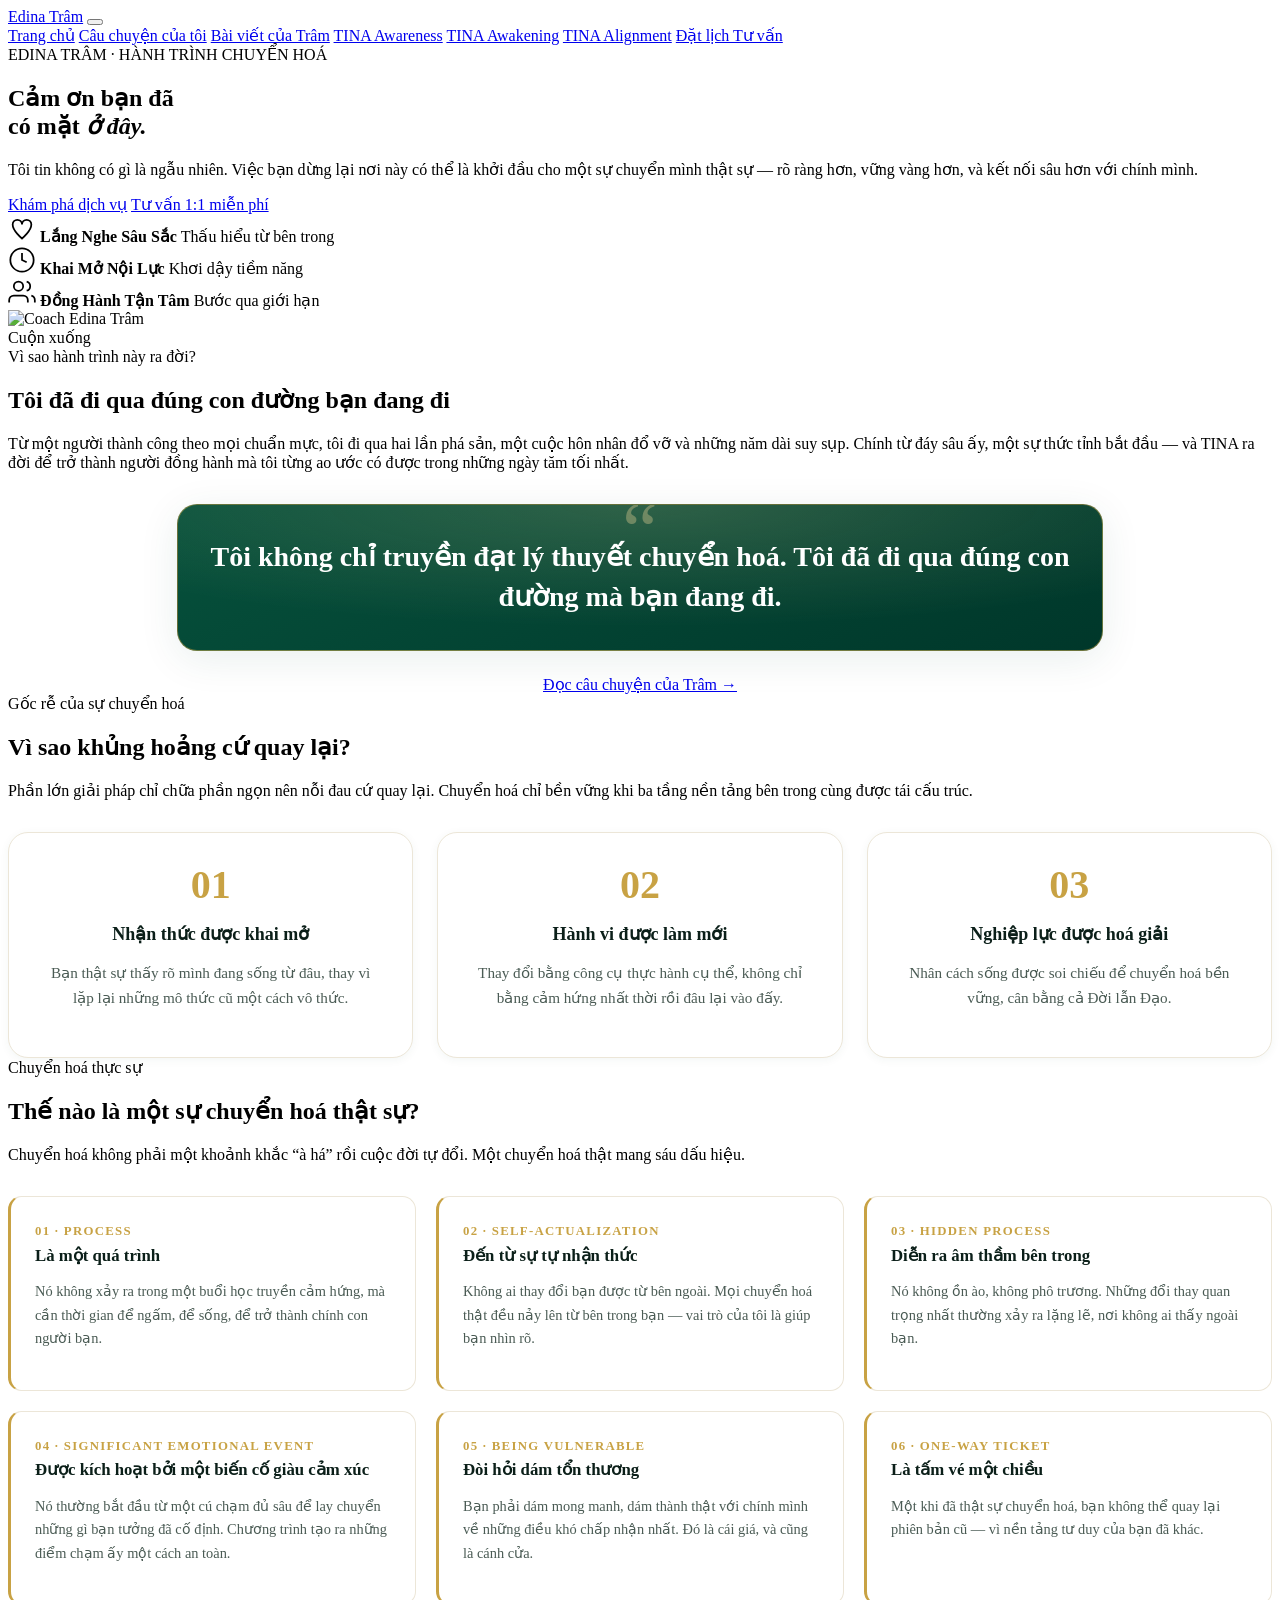
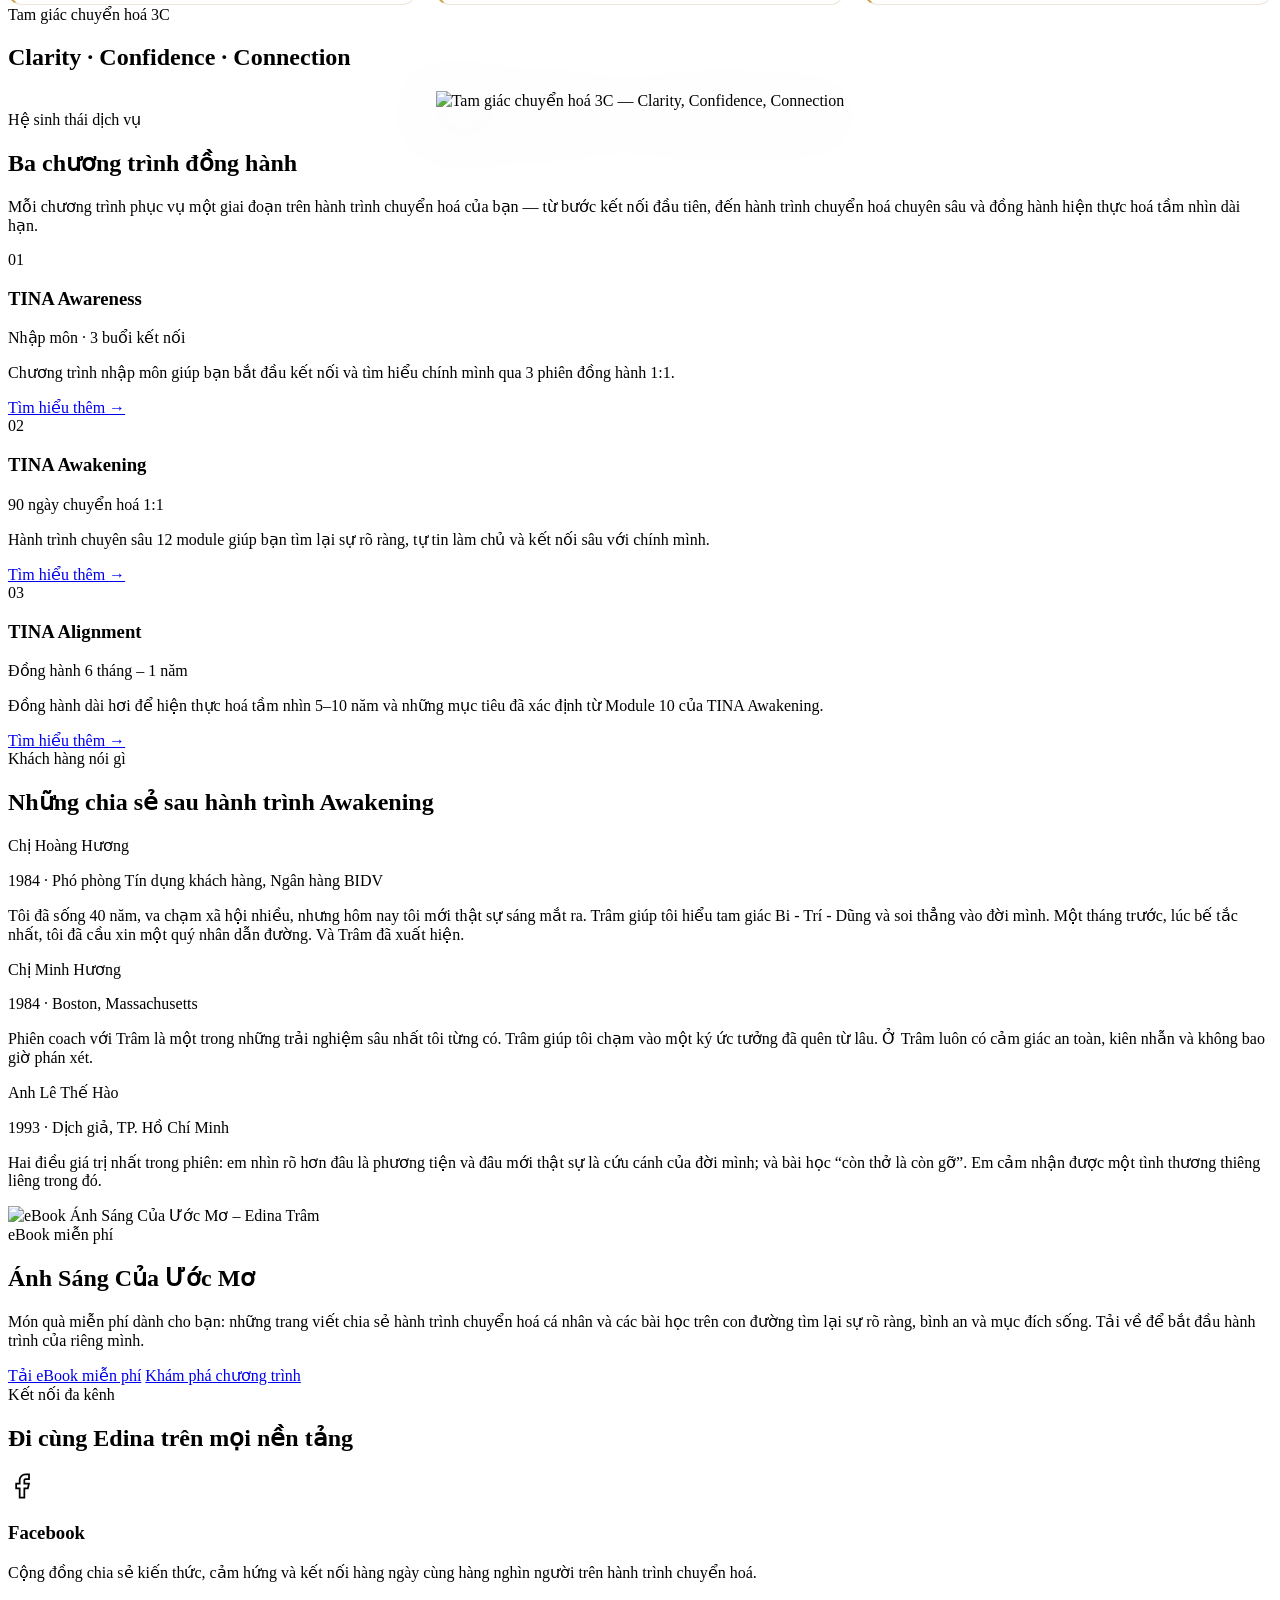
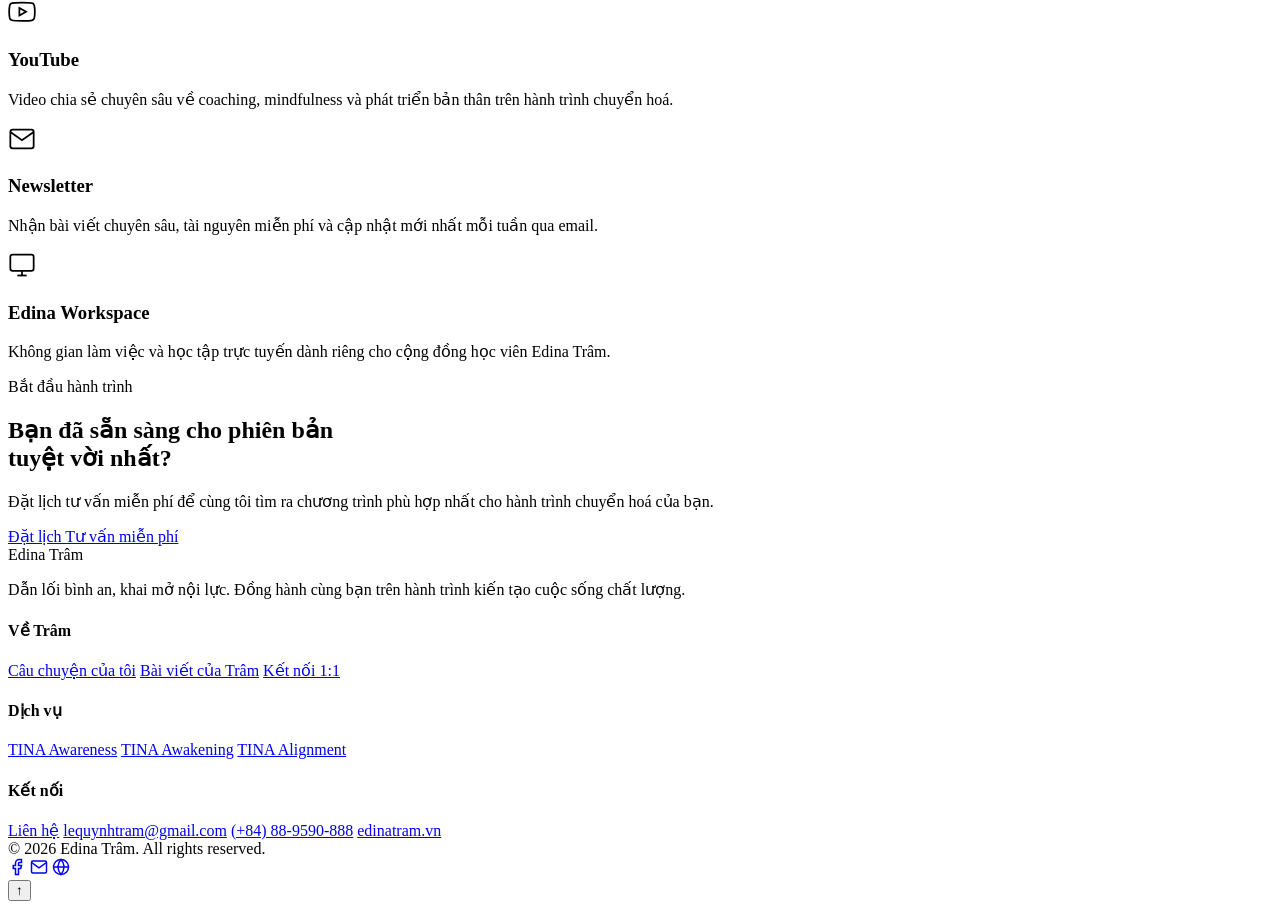
==== static-site/index.html @ 2d18c2d7 "Đổi tên Dịch vụ 1: "Gói kết nối 3 buổi" → "TINA Awareness" - Cập nhật nhãn menu, footer, card hệ sin" ====
<!DOCTYPE html>
<html lang="vi">
<head>
  <meta charset="UTF-8">
  <meta name="viewport" content="width=device-width, initial-scale=1.0">
  <meta name="description" content="Edina Trâm – Hành trình chuyển hoá tại giao điểm Tâm lý học, Khai vấn, Tâm linh và Tài chính. Đồng hành cùng bạn tìm lại sự rõ ràng, tự tin và kết nối sâu với chính mình.">
  <title>Edina Trâm – Hành trình chuyển hoá</title>
  <link rel="stylesheet" href="css/style.css">
  <style>
    /* ── Home — premium callout (editorial declaration) ── */
    .home-callout {
      position: relative;
      max-width: 860px;
      margin: var(--space-8, 2rem) auto 0;
      padding: var(--space-8, 2rem);
      text-align: center;
      background:
        radial-gradient(120% 140% at 50% 0%, rgba(241, 216, 154, 0.18), transparent 60%),
        linear-gradient(155deg, #06513c, #00372a);
      border: 1px solid rgba(200, 162, 68, 0.5);
      border-radius: var(--radius-lg, 1.25rem);
      box-shadow: var(--shadow-lg, 0 8px 40px rgba(1, 79, 61, 0.09));
      overflow: hidden;
    }
    .home-callout::before {
      content: "\201C";
      position: absolute; top: -0.18em; left: 50%; transform: translateX(-50%);
      font-family: var(--font-heading); font-size: 5rem; line-height: 1;
      color: var(--champagne-glow, #F1D89A); opacity: 0.35; pointer-events: none;
    }
    .home-callout p {
      position: relative; margin: 0;
      font-family: var(--font-heading);
      font-size: clamp(1.5rem, 3.2vw, 1.75rem); font-weight: 600; line-height: 1.45;
      color: #fff;
    }

    /* ── Roots of transformation (3 layers) ── */
    .roots-grid {
      display: grid; grid-template-columns: repeat(3, 1fr); gap: var(--space-6, 1.5rem);
      margin-top: var(--space-8, 2rem);
    }
    .roots-card {
      background: var(--color-surface, #fff);
      border: 1px solid var(--color-border-light, #ece6d8);
      border-radius: var(--radius-lg, 1.25rem);
      padding: var(--space-8, 2rem); text-align: center;
      box-shadow: var(--shadow-sm, 0 2px 10px rgba(1, 79, 61, 0.05));
    }
    .roots-num {
      font-family: var(--font-heading); font-size: 2.5rem; font-weight: 600;
      color: var(--royal-gold, #C8A244); line-height: 1; margin-bottom: var(--space-3, 0.75rem);
    }
    .roots-card h3 { color: var(--color-fg, #0b1f19); margin-bottom: var(--space-2, 0.5rem); font-size: 1.125rem; }
    .roots-card p { color: var(--color-fg-muted, #4A5B54); font-size: 0.95rem; line-height: 1.65; }

    /* ── 6 signs grid ── */
    .signs-grid {
      display: grid; grid-template-columns: repeat(3, 1fr); gap: var(--space-5, 1.25rem);
      margin-top: var(--space-8, 2rem);
    }
    .sign-card {
      background: var(--color-surface, #fff);
      border: 1px solid var(--color-border-light, #ece6d8);
      border-left: 3px solid var(--royal-gold, #C8A244);
      border-radius: var(--radius-md, 0.85rem);
      padding: var(--space-6, 1.5rem); text-align: left;
    }
    .sign-no {
      font-family: var(--font-heading); color: var(--royal-gold, #C8A244); font-weight: 700;
      font-size: 0.8rem; letter-spacing: .1em; text-transform: uppercase;
    }
    .sign-card h3 { font-size: 1.05rem; color: var(--color-fg, #0b1f19); margin: 0.35rem 0 0.5rem; }
    .sign-card p { font-size: 0.9rem; line-height: 1.65; color: var(--color-fg-muted, #4A5B54); }

    /* ── Signature triangle visual ── */
    .triangle-visual { text-align: center; }
    .triangle-visual img {
      max-width: 460px; width: 100%; height: auto; margin-inline: auto;
      filter: drop-shadow(0 14px 34px rgba(1, 79, 61, 0.14));
    }

    @media (max-width: 860px) {
      .roots-grid, .signs-grid { grid-template-columns: 1fr; }
    }
  </style>
</head>
<body>

  <!-- ═══ HEADER ═══ -->
  <header class="site-header">
    <div class="container nav">
      <a href="index.html" class="nav-logo">Edina <span>Trâm</span></a>
      <button class="nav-toggle" aria-label="Toggle navigation" aria-expanded="false">
        <span></span><span></span><span></span>
      </button>
      <nav class="nav-links">
        <a href="index.html" class="active">Trang chủ</a>
        <a href="cau-chuyen-cua-toi.html">Câu chuyện của tôi</a>
        <a href="bai-viet-cua-tram.html">Bài viết của Trâm</a>
        <a href="dich-vu-1.html">TINA Awareness</a>
        <a href="dich-vu-2.html">TINA Awakening</a>
        <a href="dich-vu-3.html">TINA Alignment</a>
        <span class="nav-cta">
          <a href="lien-he.html" class="btn btn--accent">Đặt lịch Tư vấn</a>
        </span>
      </nav>
    </div>
  </header>

  <main>

    <!-- ═══ GLOW BLOBS ═══ -->
    <div class="glow-blob glow-blob--gold glow-blob--1" aria-hidden="true"></div>
    <div class="glow-blob glow-blob--emerald glow-blob--2" aria-hidden="true"></div>


    <!-- ═══════════════════════════════════════════════════════
         1. HERO / BANNER
         ═══════════════════════════════════════════════════════ -->
    <section class="home-hero">
      <div class="container">
        <div class="home-hero-grid">

          <!-- Content -->
          <div class="home-hero-content" data-reveal>
            <span class="badge badge--gold">EDINA TRÂM · HÀNH TRÌNH CHUYỂN HOÁ</span>
            <h1>Cảm ơn bạn đã<br>có mặt <em>ở đây.</em></h1>
            <p class="home-hero-desc">Tôi tin không có gì là ngẫu nhiên. Việc bạn dừng lại nơi này có thể là khởi đầu cho một sự chuyển mình thật sự — rõ ràng hơn, vững vàng hơn, và kết nối sâu hơn với chính mình.</p>
            <div class="home-hero-ctas">
              <a href="#services" class="btn btn--primary btn--lg">Khám phá dịch vụ</a>
              <a href="lien-he.html" class="btn btn--outline btn--lg">Tư vấn 1:1 miễn phí</a>
            </div>

            <!-- Hero Values Strip -->
            <div class="home-hero-values">
              <div class="home-hero-value">
                <svg width="28" height="28" fill="none" stroke="currentColor" stroke-width="1.5" viewBox="0 0 24 24"><path d="M12 21C12 21 4 14.5 4 9a4 4 0 018 0 4 4 0 018 0c0 5.5-8 12-8 12z"/></svg>
                <strong>Lắng Nghe Sâu Sắc</strong>
                <span>Thấu hiểu từ bên trong</span>
              </div>
              <div class="home-hero-value">
                <svg width="28" height="28" fill="none" stroke="currentColor" stroke-width="1.5" viewBox="0 0 24 24"><circle cx="12" cy="12" r="10"/><path d="M12 6v6l4 2"/></svg>
                <strong>Khai Mở Nội Lực</strong>
                <span>Khơi dậy tiềm năng</span>
              </div>
              <div class="home-hero-value">
                <svg width="28" height="28" fill="none" stroke="currentColor" stroke-width="1.5" viewBox="0 0 24 24"><path d="M17 21v-2a4 4 0 00-4-4H5a4 4 0 00-4 4v2"/><circle cx="9" cy="7" r="4"/><path d="M23 21v-2a4 4 0 00-3-3.87"/><path d="M16 3.13a4 4 0 010 7.75"/></svg>
                <strong>Đồng Hành Tận Tâm</strong>
                <span>Bước qua giới hạn</span>
              </div>
            </div>
          </div>

          <!-- Hero Image -->
          <div class="home-hero-img" data-reveal="right">
            <img src="coach-tram-hero.png" alt="Coach Edina Trâm" loading="eager" width="600" height="680">
          </div>

        </div>
      </div>

      <!-- Scroll Indicator -->
      <div class="scroll-indicator">Cuộn xuống</div>
    </section>


    <!-- ═══════════════════════════════════════════════════════
         2. VÌ SAO HÀNH TRÌNH NÀY RA ĐỜI
         ═══════════════════════════════════════════════════════ -->
    <section class="section">
      <div class="container">
        <div class="section-header" data-reveal>
          <span class="badge">Vì sao hành trình này ra đời?</span>
          <h2>Tôi đã đi qua đúng con đường bạn đang đi</h2>
          <div class="divider"></div>
          <p>Từ một người thành công theo mọi chuẩn mực, tôi đi qua hai lần phá sản, một cuộc hôn nhân đổ vỡ và những năm dài suy sụp. Chính từ đáy sâu ấy, một sự thức tỉnh bắt đầu — và TINA ra đời để trở thành người đồng hành mà tôi từng ao ước có được trong những ngày tăm tối nhất.</p>
        </div>
        <div class="home-callout" data-reveal>
          <p>Tôi không chỉ truyền đạt lý thuyết chuyển hoá. Tôi đã đi qua đúng con đường mà bạn đang đi.</p>
        </div>
        <div style="text-align:center; margin-top: var(--space-6, 1.5rem);" data-reveal>
          <a href="cau-chuyen-cua-toi.html" class="btn btn--outline">Đọc câu chuyện của Trâm →</a>
        </div>
      </div>
    </section>


    <!-- ═══════════════════════════════════════════════════════
         3. GỐC RỄ CỦA SỰ CHUYỂN HOÁ
         ═══════════════════════════════════════════════════════ -->
    <section class="section section--alt">
      <div class="container">
        <div class="section-header" data-reveal>
          <span class="badge badge--gold">Gốc rễ của sự chuyển hoá</span>
          <h2>Vì sao khủng hoảng cứ quay lại?</h2>
          <div class="divider"></div>
          <p>Phần lớn giải pháp chỉ chữa phần ngọn nên nỗi đau cứ quay lại. Chuyển hoá chỉ bền vững khi ba tầng nền tảng bên trong cùng được tái cấu trúc.</p>
        </div>
        <div class="roots-grid" data-reveal-stagger>
          <div class="roots-card" data-reveal>
            <div class="roots-num">01</div>
            <h3>Nhận thức được khai mở</h3>
            <p>Bạn thật sự thấy rõ mình đang sống từ đâu, thay vì lặp lại những mô thức cũ một cách vô thức.</p>
          </div>
          <div class="roots-card" data-reveal>
            <div class="roots-num">02</div>
            <h3>Hành vi được làm mới</h3>
            <p>Thay đổi bằng công cụ thực hành cụ thể, không chỉ bằng cảm hứng nhất thời rồi đâu lại vào đấy.</p>
          </div>
          <div class="roots-card" data-reveal>
            <div class="roots-num">03</div>
            <h3>Nghiệp lực được hoá giải</h3>
            <p>Nhân cách sống được soi chiếu để chuyển hoá bền vững, cân bằng cả Đời lẫn Đạo.</p>
          </div>
        </div>
      </div>
    </section>


    <!-- ═══════════════════════════════════════════════════════
         4. CHUYỂN HOÁ THỰC SỰ LÀ GÌ (6 dấu hiệu)
         ═══════════════════════════════════════════════════════ -->
    <section class="section">
      <div class="container">
        <div class="section-header" data-reveal>
          <span class="badge">Chuyển hoá thực sự</span>
          <h2>Thế nào là một sự chuyển hoá thật sự?</h2>
          <div class="divider"></div>
          <p>Chuyển hoá không phải một khoảnh khắc “à há” rồi cuộc đời tự đổi. Một chuyển hoá thật mang sáu dấu hiệu.</p>
        </div>
        <div class="signs-grid" data-reveal-stagger>
          <div class="sign-card" data-reveal>
            <span class="sign-no">01 · Process</span>
            <h3>Là một quá trình</h3>
            <p>Nó không xảy ra trong một buổi học truyền cảm hứng, mà cần thời gian để ngấm, để sống, để trở thành chính con người bạn.</p>
          </div>
          <div class="sign-card" data-reveal>
            <span class="sign-no">02 · Self-Actualization</span>
            <h3>Đến từ sự tự nhận thức</h3>
            <p>Không ai thay đổi bạn được từ bên ngoài. Mọi chuyển hoá thật đều nảy lên từ bên trong bạn — vai trò của tôi là giúp bạn nhìn rõ.</p>
          </div>
          <div class="sign-card" data-reveal>
            <span class="sign-no">03 · Hidden Process</span>
            <h3>Diễn ra âm thầm bên trong</h3>
            <p>Nó không ồn ào, không phô trương. Những đổi thay quan trọng nhất thường xảy ra lặng lẽ, nơi không ai thấy ngoài bạn.</p>
          </div>
          <div class="sign-card" data-reveal>
            <span class="sign-no">04 · Significant Emotional Event</span>
            <h3>Được kích hoạt bởi một biến cố giàu cảm xúc</h3>
            <p>Nó thường bắt đầu từ một cú chạm đủ sâu để lay chuyển những gì bạn tưởng đã cố định. Chương trình tạo ra những điểm chạm ấy một cách an toàn.</p>
          </div>
          <div class="sign-card" data-reveal>
            <span class="sign-no">05 · Being Vulnerable</span>
            <h3>Đòi hỏi dám tổn thương</h3>
            <p>Bạn phải dám mong manh, dám thành thật với chính mình về những điều khó chấp nhận nhất. Đó là cái giá, và cũng là cánh cửa.</p>
          </div>
          <div class="sign-card" data-reveal>
            <span class="sign-no">06 · One-Way Ticket</span>
            <h3>Là tấm vé một chiều</h3>
            <p>Một khi đã thật sự chuyển hoá, bạn không thể quay lại phiên bản cũ — vì nền tảng tư duy của bạn đã khác.</p>
          </div>
        </div>
      </div>
    </section>


    <!-- ═══════════════════════════════════════════════════════
         5. SIGNATURE — TAM GIÁC CHUYỂN HOÁ 3C
         ═══════════════════════════════════════════════════════ -->
    <section class="section section--alt">
      <div class="container">
        <div class="section-header" data-reveal>
          <span class="badge badge--gold">Tam giác chuyển hoá 3C</span>
          <h2>Clarity · Confidence · Connection</h2>
          <div class="divider"></div>
        </div>
        <div class="triangle-visual" data-reveal>
          <img src="assets/images/tina-visual-triangle.png" alt="Tam giác chuyển hoá 3C — Clarity, Confidence, Connection" loading="lazy">
        </div>
      </div>
    </section>


    <!-- ═══════════════════════════════════════════════════════
         6. HỆ SINH THÁI DỊCH VỤ
         ═══════════════════════════════════════════════════════ -->
    <section id="services" class="section">
      <div class="container">

        <div class="section-header" data-reveal>
          <span class="badge">Hệ sinh thái dịch vụ</span>
          <h2>Ba chương trình đồng hành</h2>
          <div class="divider"></div>
          <p>Mỗi chương trình phục vụ một giai đoạn trên hành trình chuyển hoá của bạn — từ bước kết nối đầu tiên, đến hành trình chuyển hoá chuyên sâu và đồng hành hiện thực hoá tầm nhìn dài hạn.</p>
        </div>

        <div class="srv-grid" data-reveal-stagger>

          <!-- TINA Awareness -->
          <div class="srv-card srv-card--p2p">
            <div class="srv-num">01</div>
            <h3>TINA Awareness</h3>
            <div class="srv-sub">Nhập môn · 3 buổi kết nối</div>
            <p>Chương trình nhập môn giúp bạn bắt đầu kết nối và tìm hiểu chính mình qua 3 phiên đồng hành 1:1.</p>
            <a href="dich-vu-1.html" class="btn btn--primary btn--sm">Tìm hiểu thêm →</a>
          </div>

          <!-- TINA Awakening -->
          <div class="srv-card srv-card--b2f">
            <div class="srv-num">02</div>
            <h3>TINA Awakening</h3>
            <div class="srv-sub">90 ngày chuyển hoá 1:1</div>
            <p>Hành trình chuyên sâu 12 module giúp bạn tìm lại sự rõ ràng, tự tin làm chủ và kết nối sâu với chính mình.</p>
            <a href="dich-vu-2.html" class="btn btn--primary btn--sm">Tìm hiểu thêm →</a>
          </div>

          <!-- TINA Alignment -->
          <div class="srv-card srv-card--bm">
            <div class="srv-num">03</div>
            <h3>TINA Alignment</h3>
            <div class="srv-sub">Đồng hành 6 tháng – 1 năm</div>
            <p>Đồng hành dài hơi để hiện thực hoá tầm nhìn 5–10 năm và những mục tiêu đã xác định từ Module 10 của TINA Awakening.</p>
            <a href="dich-vu-3.html" class="btn btn--primary btn--sm">Tìm hiểu thêm →</a>
          </div>

        </div>
      </div>
    </section>


    <!-- ═══════════════════════════════════════════════════════
         7. TESTIMONIALS (Awakening)
         ═══════════════════════════════════════════════════════ -->
    <section class="section section--alt">
      <div class="container">

        <div class="section-header" data-reveal>
          <span class="badge">Khách hàng nói gì</span>
          <h2>Những chia sẻ sau hành trình Awakening</h2>
          <div class="divider"></div>
        </div>

        <div class="testi-grid" data-reveal-stagger>

          <div class="testi-card" data-reveal>
            <div>
              <p class="testi-name">Chị Hoàng Hương</p>
              <p class="testi-role">1984 · Phó phòng Tín dụng khách hàng, Ngân hàng BIDV</p>
              <p class="testi-quote">Tôi đã sống 40 năm, va chạm xã hội nhiều, nhưng hôm nay tôi mới thật sự sáng mắt ra. Trâm giúp tôi hiểu tam giác Bi - Trí - Dũng và soi thẳng vào đời mình. Một tháng trước, lúc bế tắc nhất, tôi đã cầu xin một quý nhân dẫn đường. Và Trâm đã xuất hiện.</p>
            </div>
          </div>

          <div class="testi-card" data-reveal>
            <div>
              <p class="testi-name">Chị Minh Hương</p>
              <p class="testi-role">1984 · Boston, Massachusetts</p>
              <p class="testi-quote">Phiên coach với Trâm là một trong những trải nghiệm sâu nhất tôi từng có. Trâm giúp tôi chạm vào một ký ức tưởng đã quên từ lâu. Ở Trâm luôn có cảm giác an toàn, kiên nhẫn và không bao giờ phán xét.</p>
            </div>
          </div>

          <div class="testi-card" data-reveal>
            <div>
              <p class="testi-name">Anh Lê Thế Hào</p>
              <p class="testi-role">1993 · Dịch giả, TP. Hồ Chí Minh</p>
              <p class="testi-quote">Hai điều giá trị nhất trong phiên: em nhìn rõ hơn đâu là phương tiện và đâu mới thật sự là cứu cánh của đời mình; và bài học “còn thở là còn gỡ”. Em cảm nhận được một tình thương thiêng liêng trong đó.</p>
            </div>
          </div>

        </div>
      </div>
    </section>


    <!-- ═══════════════════════════════════════════════════════
         8. FREE EBOOK (lead magnet)
         ═══════════════════════════════════════════════════════ -->
    <section class="section book-section">
      <div class="container">
        <div class="book-grid">

          <!-- eBook Image -->
          <div class="book-img" data-reveal="left">
            <img src="assets/book-mockup.png" alt="eBook Ánh Sáng Của Ước Mơ – Edina Trâm" loading="lazy" width="340" height="420">
          </div>

          <!-- eBook Content -->
          <div class="book-content" data-reveal="right">
            <span class="badge badge--dark">eBook miễn phí</span>
            <h2>Ánh Sáng Của Ước Mơ</h2>
            <p>Món quà miễn phí dành cho bạn: những trang viết chia sẻ hành trình chuyển hoá cá nhân và các bài học trên con đường tìm lại sự rõ ràng, bình an và mục đích sống. Tải về để bắt đầu hành trình của riêng mình.</p>
            <div class="book-ctas">
              <a href="lien-he.html" class="btn btn--accent btn--lg">Tải eBook miễn phí</a>
              <a href="#services" class="btn btn--outline-light btn--lg">Khám phá chương trình</a>
            </div>
          </div>

        </div>
      </div>
    </section>


    <!-- ═══════════════════════════════════════════════════════
         9. MULTI-CHANNEL
         ═══════════════════════════════════════════════════════ -->
    <section class="section">
      <div class="container">

        <div class="section-header" data-reveal>
          <span class="badge">Kết nối đa kênh</span>
          <h2>Đi cùng Edina trên mọi nền tảng</h2>
          <div class="divider"></div>
        </div>

        <div class="eco-grid" data-reveal-stagger>

          <!-- Facebook -->
          <div class="eco-card">
            <div class="eco-icon">
              <svg width="28" height="28" fill="none" stroke="currentColor" stroke-width="1.5" viewBox="0 0 24 24"><path d="M18 2h-3a5 5 0 00-5 5v3H7v4h3v8h4v-8h3l1-4h-4V7a1 1 0 011-1h3z"/></svg>
            </div>
            <h3>Facebook</h3>
            <p>Cộng đồng chia sẻ kiến thức, cảm hứng và kết nối hàng ngày cùng hàng nghìn người trên hành trình chuyển hoá.</p>
          </div>

          <!-- YouTube -->
          <div class="eco-card">
            <div class="eco-icon">
              <svg width="28" height="28" fill="none" stroke="currentColor" stroke-width="1.5" viewBox="0 0 24 24"><path d="M22.54 6.42a2.78 2.78 0 00-1.94-2C18.88 4 12 4 12 4s-6.88 0-8.6.46a2.78 2.78 0 00-1.94 2A29 29 0 001 11.75a29 29 0 00.46 5.33A2.78 2.78 0 003.4 19.1c1.72.46 8.6.46 8.6.46s6.88 0 8.6-.46a2.78 2.78 0 001.94-2 29 29 0 00.46-5.25 29 29 0 00-.46-5.33z"/><polygon points="9.75 15.02 15.5 11.75 9.75 8.48 9.75 15.02"/></svg>
            </div>
            <h3>YouTube</h3>
            <p>Video chia sẻ chuyên sâu về coaching, mindfulness và phát triển bản thân trên hành trình chuyển hoá.</p>
          </div>

          <!-- Newsletter -->
          <div class="eco-card">
            <div class="eco-icon">
              <svg width="28" height="28" fill="none" stroke="currentColor" stroke-width="1.5" viewBox="0 0 24 24"><path d="M4 4h16c1.1 0 2 .9 2 2v12c0 1.1-.9 2-2 2H4c-1.1 0-2-.9-2-2V6c0-1.1.9-2 2-2z"/><polyline points="22,6 12,13 2,6"/></svg>
            </div>
            <h3>Newsletter</h3>
            <p>Nhận bài viết chuyên sâu, tài nguyên miễn phí và cập nhật mới nhất mỗi tuần qua email.</p>
          </div>

          <!-- Edina Workspace -->
          <div class="eco-card">
            <div class="eco-icon">
              <svg width="28" height="28" fill="none" stroke="currentColor" stroke-width="1.5" viewBox="0 0 24 24"><rect x="2" y="3" width="20" height="14" rx="2" ry="2"/><line x1="8" y1="21" x2="16" y2="21"/><line x1="12" y1="17" x2="12" y2="21"/></svg>
            </div>
            <h3>Edina Workspace</h3>
            <p>Không gian làm việc và học tập trực tuyến dành riêng cho cộng đồng học viên Edina Trâm.</p>
          </div>

        </div>
      </div>
    </section>


    <!-- ═══════════════════════════════════════════════════════
         10. CTA FINAL
         ═══════════════════════════════════════════════════════ -->
    <section class="cta-final section--dark">
      <div class="container" data-reveal>
        <span class="badge badge--dark">Bắt đầu hành trình</span>
        <h2>Bạn đã sẵn sàng cho phiên bản<br>tuyệt vời nhất?</h2>
        <p>Đặt lịch tư vấn miễn phí để cùng tôi tìm ra chương trình phù hợp nhất cho hành trình chuyển hoá của bạn.</p>
        <a href="lien-he.html" class="btn btn--accent btn--lg">Đặt lịch Tư vấn miễn phí</a>
      </div>
    </section>

  </main>


  <!-- ═══ FOOTER ═══ -->
  <footer class="site-footer">
    <div class="container">
      <div class="footer-inner">
        <div>
          <div class="footer-logo">Edina <span>Trâm</span></div>
          <p class="footer-tagline">Dẫn lối bình an, khai mở nội lực. Đồng hành cùng bạn trên hành trình kiến tạo cuộc sống chất lượng.</p>
        </div>
        <div class="footer-col">
          <h4>Về Trâm</h4>
          <div class="footer-links">
            <a href="cau-chuyen-cua-toi.html">Câu chuyện của tôi</a>
            <a href="bai-viet-cua-tram.html">Bài viết của Trâm</a>
            <a href="lien-he.html">Kết nối 1:1</a>
          </div>
        </div>
        <div class="footer-col">
          <h4>Dịch vụ</h4>
          <div class="footer-links">
            <a href="dich-vu-1.html">TINA Awareness</a>
            <a href="dich-vu-2.html">TINA Awakening</a>
            <a href="dich-vu-3.html">TINA Alignment</a>
          </div>
        </div>
        <div class="footer-col">
          <h4>Kết nối</h4>
          <div class="footer-links">
            <a href="lien-he.html">Liên hệ</a>
            <a href="mailto:lequynhtram@gmail.com">lequynhtram@gmail.com</a>
            <a href="tel:+84889590888">(+84) 88-9590-888</a>
            <a href="https://edinatram.vn" target="_blank" rel="noopener">edinatram.vn</a>
          </div>
        </div>
      </div>
      <div class="footer-bottom">
        <span>© 2026 Edina Trâm. All rights reserved.</span>
        <div class="footer-social">
          <a href="https://www.facebook.com/edina.quynhtram" target="_blank" rel="noopener" aria-label="Facebook"><svg width="18" height="18" fill="none" stroke="currentColor" stroke-width="2" viewBox="0 0 24 24"><path d="M18 2h-3a5 5 0 00-5 5v3H7v4h3v8h4v-8h3l1-4h-4V7a1 1 0 011-1h3z"></path></svg></a>
          <a href="mailto:lequynhtram@gmail.com" aria-label="Email"><svg width="18" height="18" fill="none" stroke="currentColor" stroke-width="2" viewBox="0 0 24 24"><path d="M4 4h16c1.1 0 2 .9 2 2v12c0 1.1-.9 2-2 2H4c-1.1 0-2-.9-2-2V6c0-1.1.9-2 2-2z"></path><polyline points="22,6 12,13 2,6"></polyline></svg></a>
          <a href="https://edinatram.vn" target="_blank" rel="noopener" aria-label="Website"><svg width="18" height="18" fill="none" stroke="currentColor" stroke-width="2" viewBox="0 0 24 24"><circle cx="12" cy="12" r="10"></circle><line x1="2" y1="12" x2="22" y2="12"></line><path d="M12 2a15.3 15.3 0 014 10 15.3 15.3 0 01-4 10 15.3 15.3 0 01-4-10 15.3 15.3 0 014-10z"></path></svg></a>
        </div>
      </div>
    </div>
  </footer>

  <!-- Scroll-to-top -->
  <button class="scroll-top-btn" aria-label="Cuộn lên đầu trang">↑</button>

  <script src="js/main.js" defer></script>
</body>
</html>
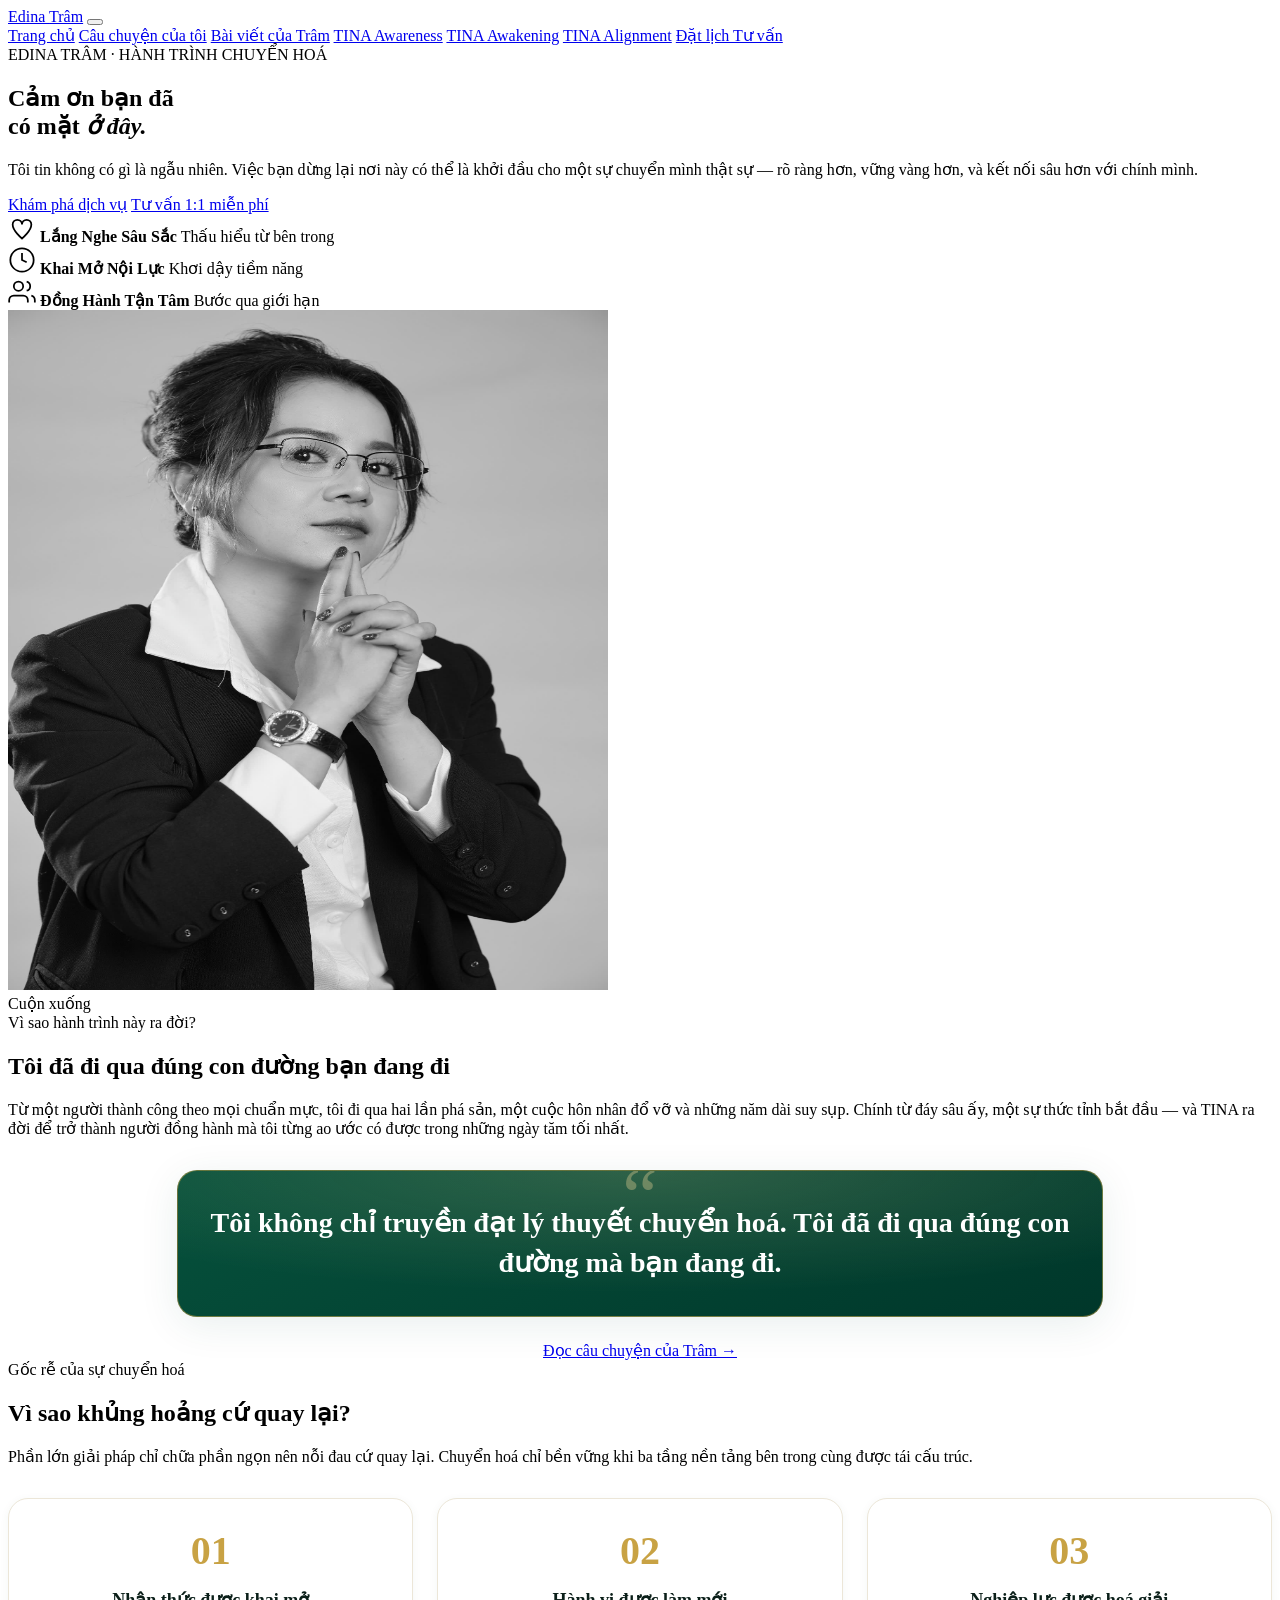
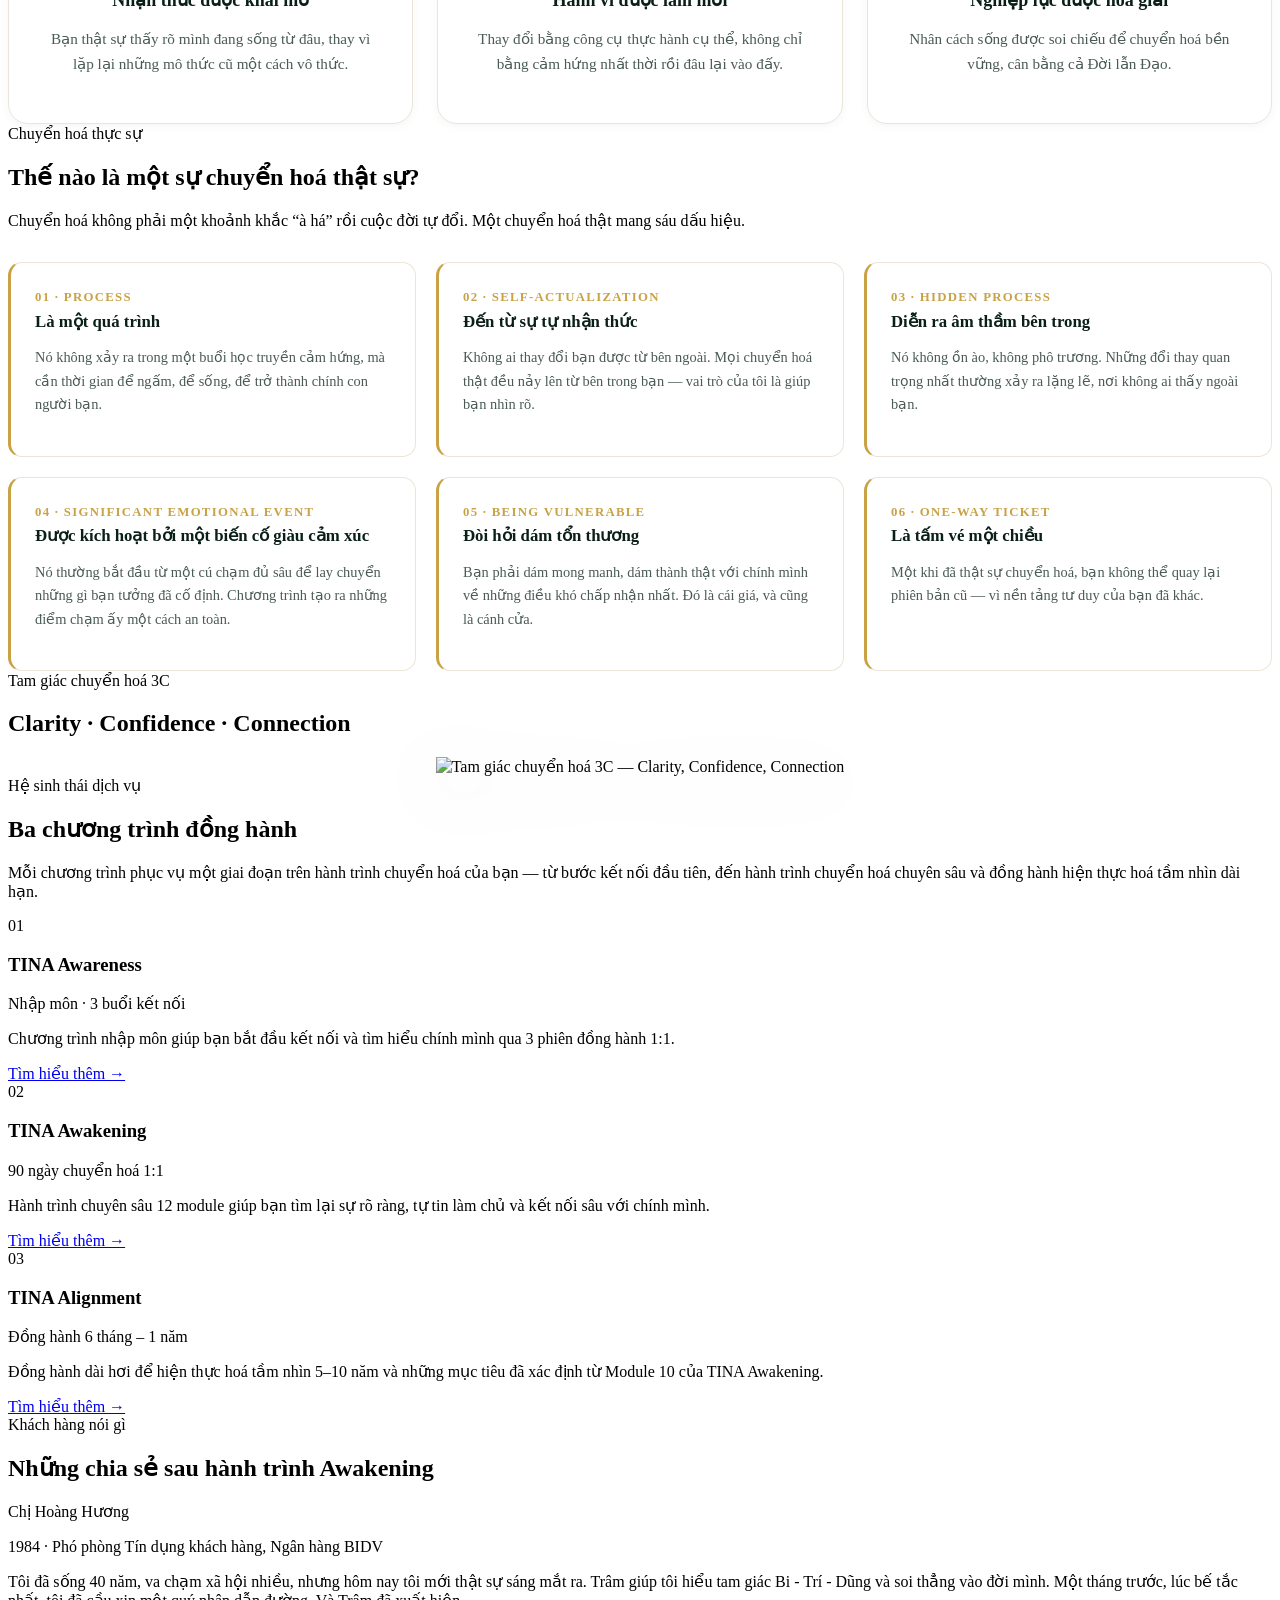
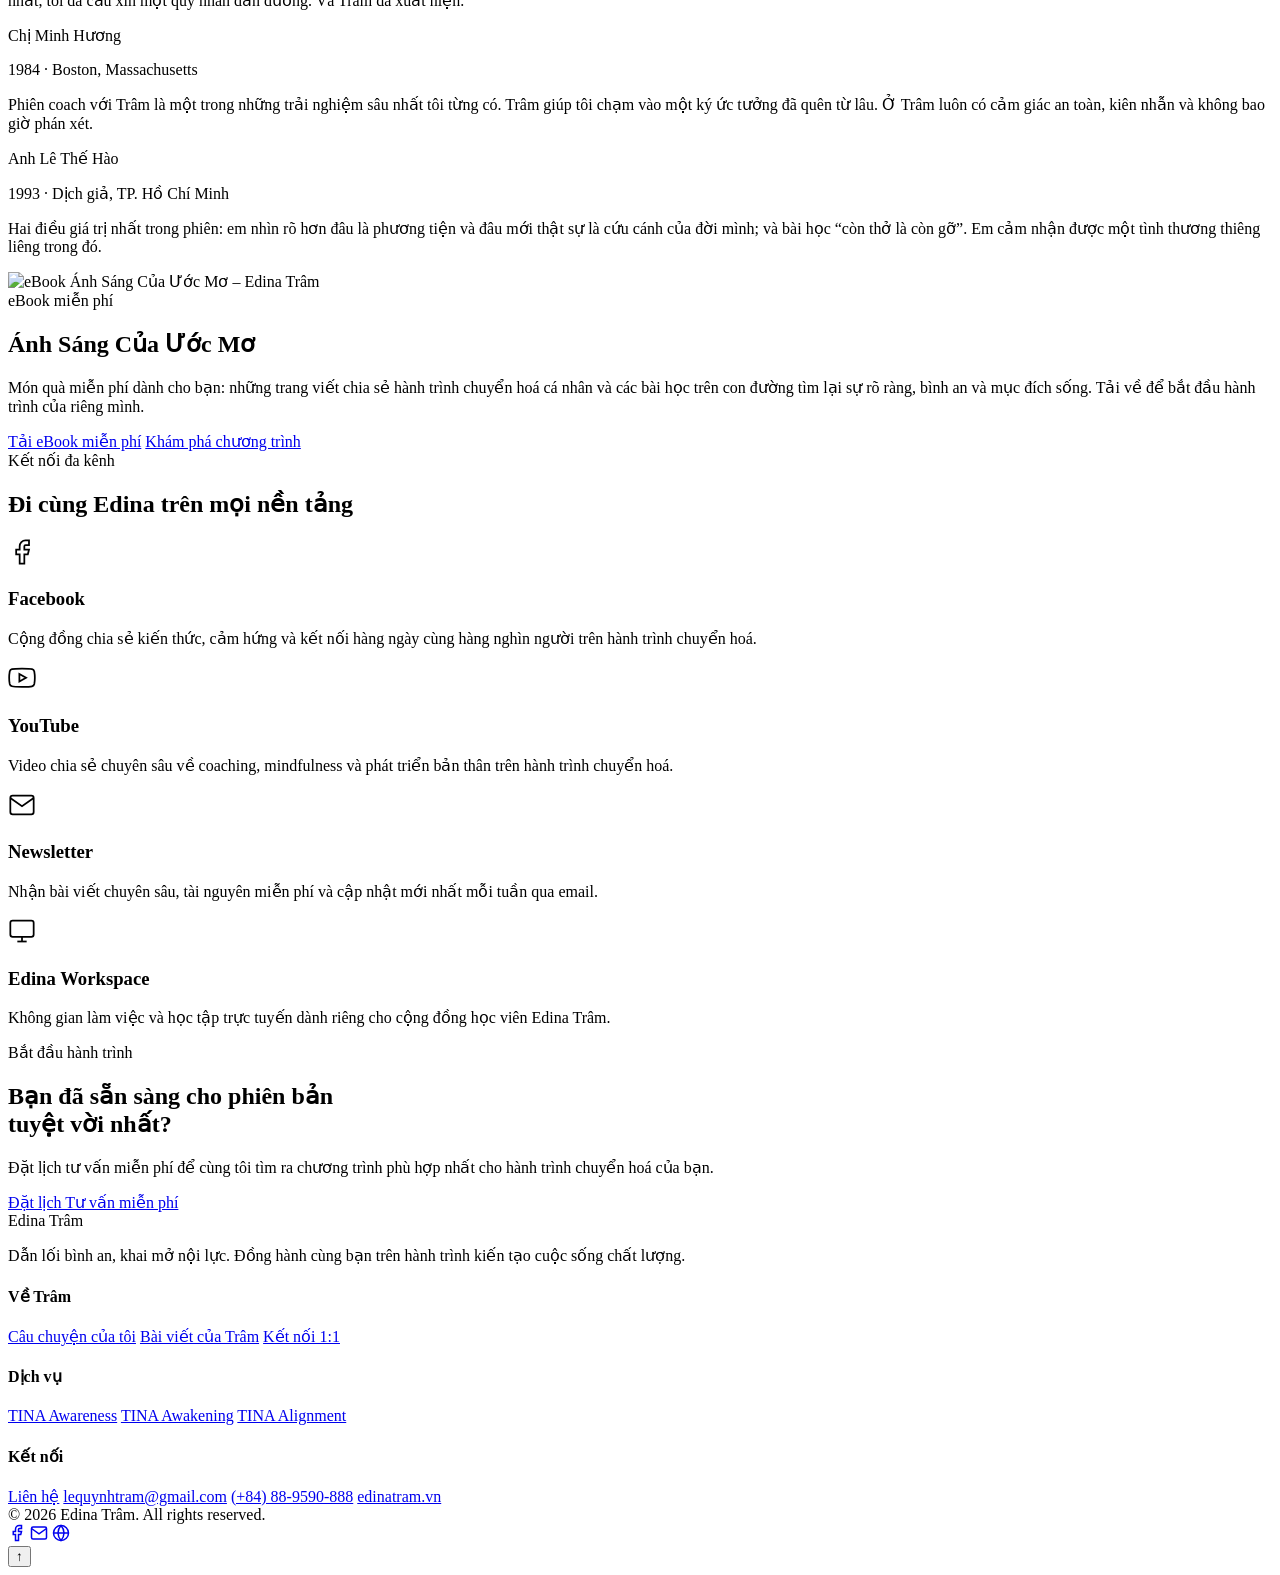
==== commit 6eccc89c: "Dùng profile.jpg làm ảnh chân dung Trâm (giới thiệu + hero) - Thêm static-site/profile.jpg (chân dun" ====
--- a/static-site/index.html
+++ b/static-site/index.html
@@ -154,7 +154,7 @@
 
           <!-- Hero Image -->
           <div class="home-hero-img" data-reveal="right">
-            <img src="coach-tram-hero.png" alt="Coach Edina Trâm" loading="eager" width="600" height="680">
+            <img src="profile.jpg" alt="Coach Edina Trâm" loading="eager" width="600" height="680">
           </div>
 
         </div>
@@ -189,7 +189,7 @@
     <!-- ═══════════════════════════════════════════════════════
          3. GỐC RỄ CỦA SỰ CHUYỂN HOÁ
          ═══════════════════════════════════════════════════════ -->
-    <section class="section section--alt">
+    <section class="section section--alt bg-soft-depth">
       <div class="container">
         <div class="section-header" data-reveal>
           <span class="badge badge--gold">Gốc rễ của sự chuyển hoá</span>
@@ -268,7 +268,7 @@
     <!-- ═══════════════════════════════════════════════════════
          5. SIGNATURE — TAM GIÁC CHUYỂN HOÁ 3C
          ═══════════════════════════════════════════════════════ -->
-    <section class="section section--alt">
+    <section class="section section--alt bg-sacred-pattern">
       <div class="container">
         <div class="section-header" data-reveal>
           <span class="badge badge--gold">Tam giác chuyển hoá 3C</span>
@@ -332,7 +332,7 @@
     <!-- ═══════════════════════════════════════════════════════
          7. TESTIMONIALS (Awakening)
          ═══════════════════════════════════════════════════════ -->
-    <section class="section section--alt">
+    <section class="section section--alt bg-soft-depth">
       <div class="container">
 
         <div class="section-header" data-reveal>
@@ -458,7 +458,7 @@
     <!-- ═══════════════════════════════════════════════════════
          10. CTA FINAL
          ═══════════════════════════════════════════════════════ -->
-    <section class="cta-final section--dark">
+    <section class="cta-final section--dark bg-silk-orbit">
       <div class="container" data-reveal>
         <span class="badge badge--dark">Bắt đầu hành trình</span>
         <h2>Bạn đã sẵn sàng cho phiên bản<br>tuyệt vời nhất?</h2>
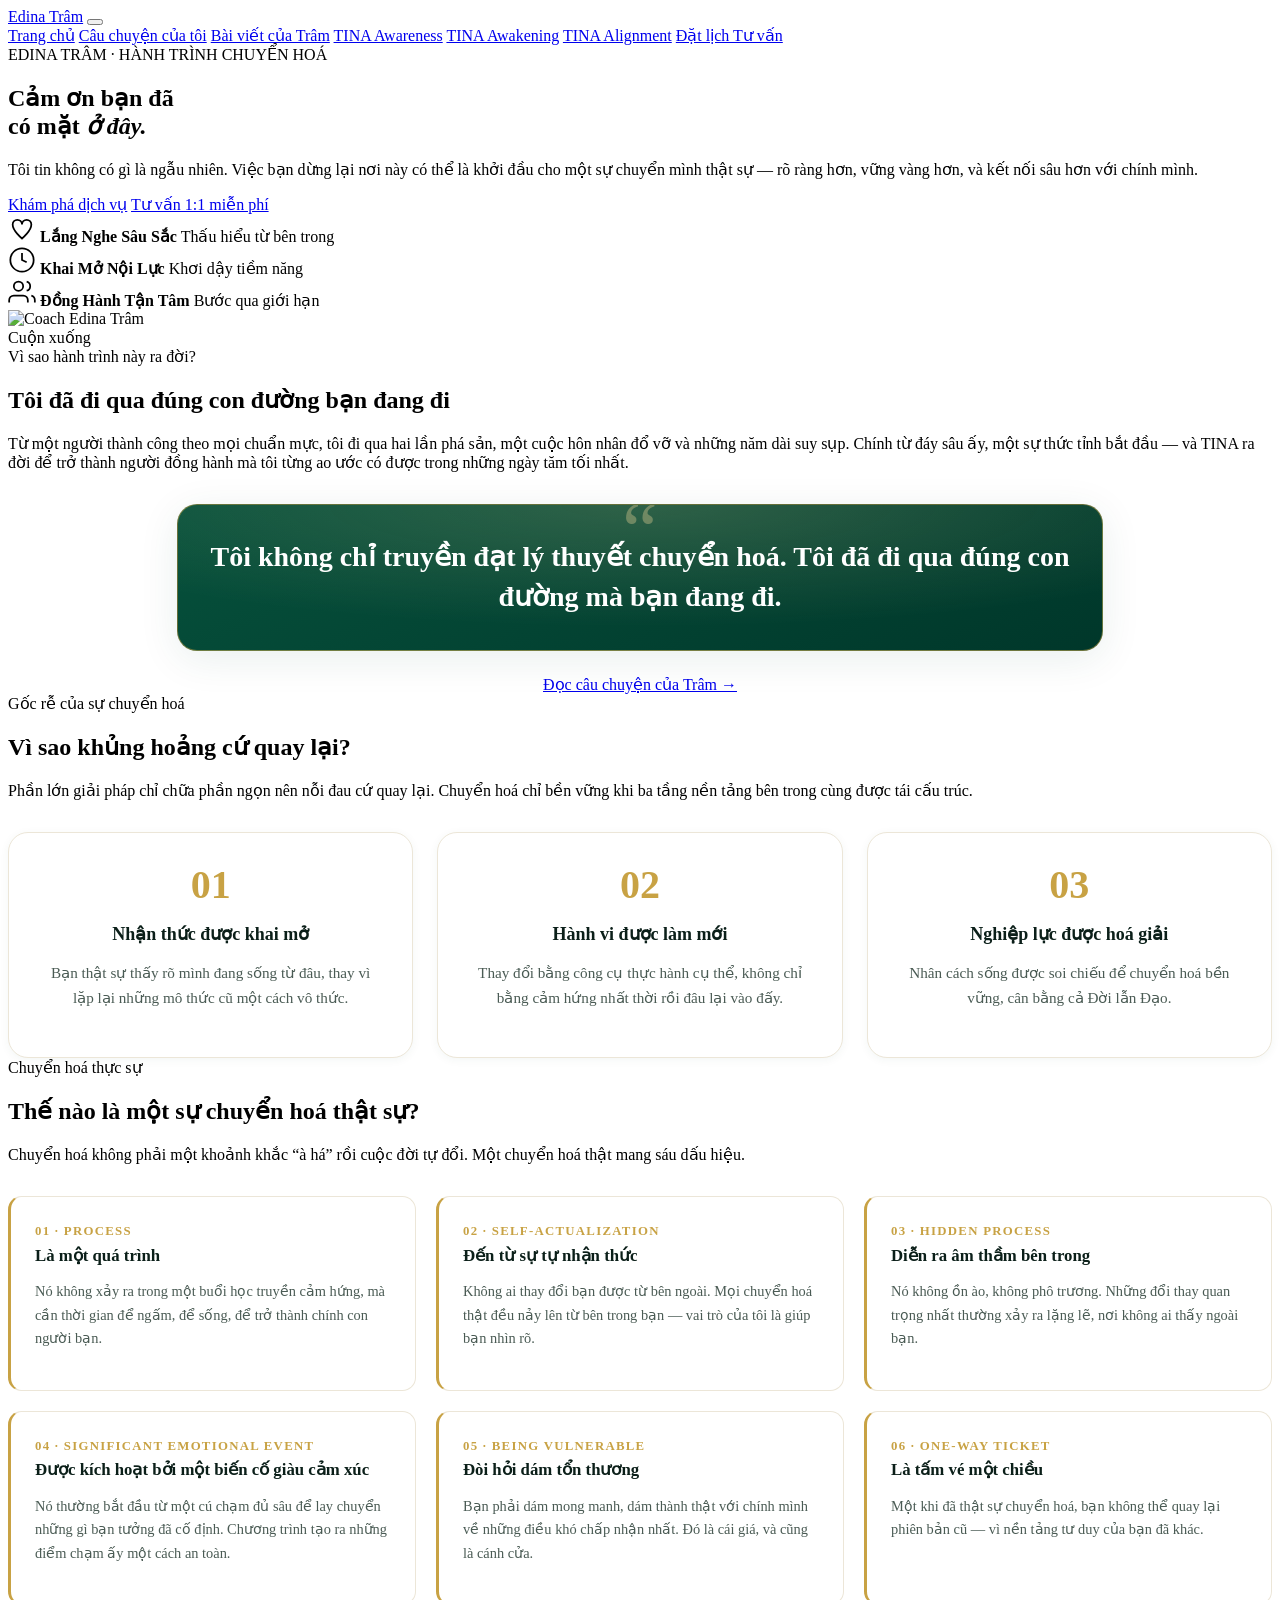
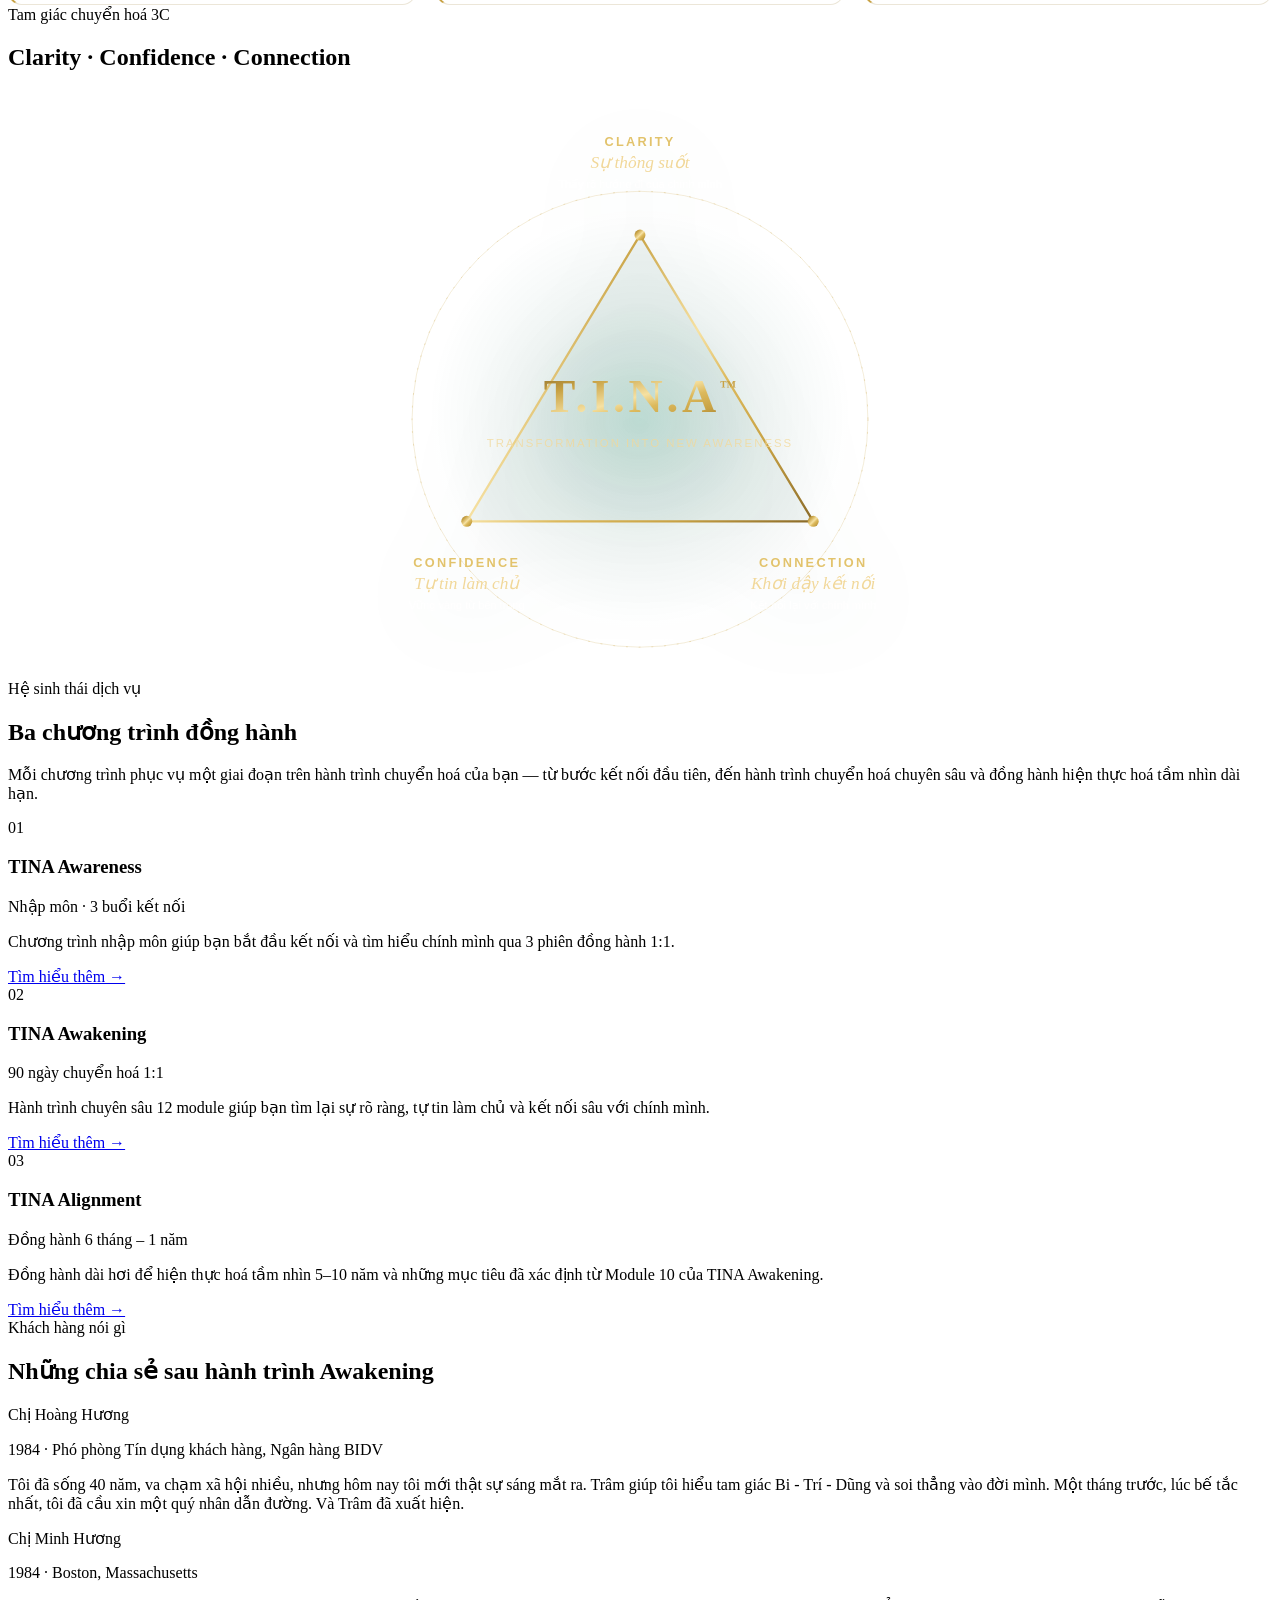
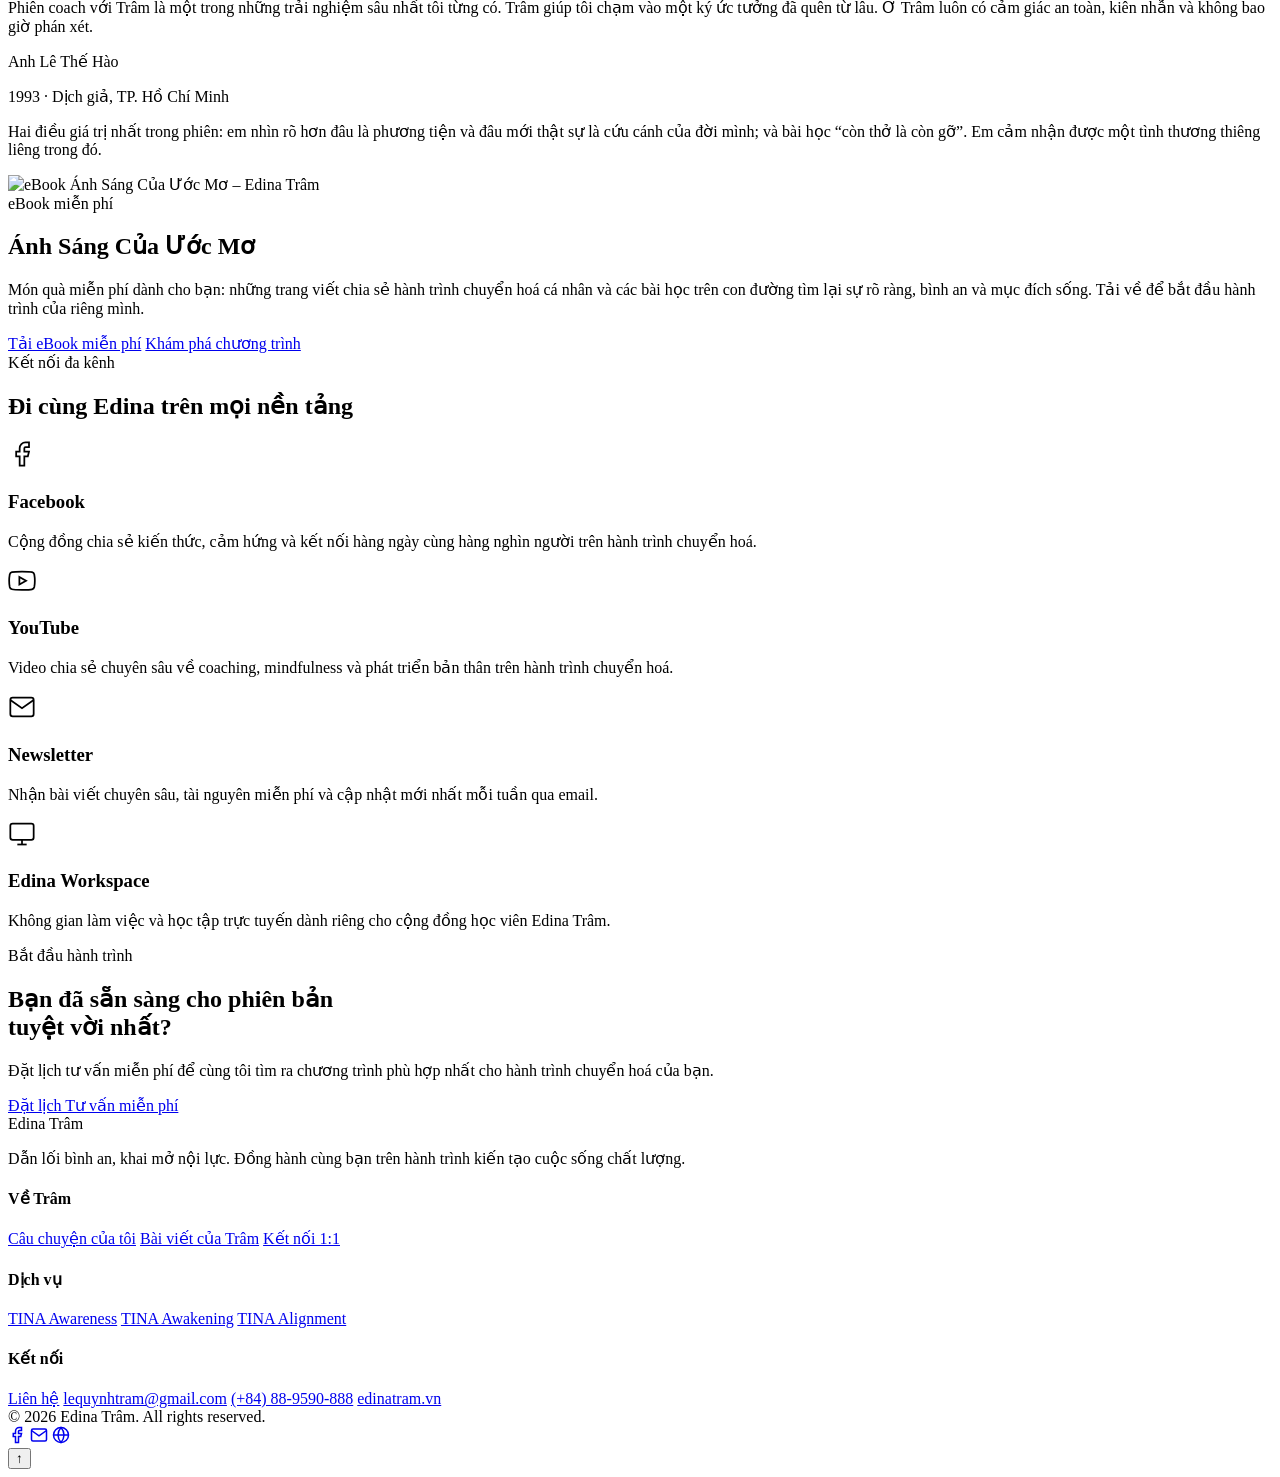
==== commit ed2fe209: "fix: apply review findings before merge - Remove developer-facing library-note from bai-viet-cua-tra" ====
--- a/static-site/index.html
+++ b/static-site/index.html
@@ -73,11 +73,11 @@
     .sign-card h3 { font-size: 1.05rem; color: var(--color-fg, #0b1f19); margin: 0.35rem 0 0.5rem; }
     .sign-card p { font-size: 0.9rem; line-height: 1.65; color: var(--color-fg-muted, #4A5B54); }
 
-    /* ── Signature triangle visual ── */
+    /* ── Signature triangle visual (SVG) ── */
     .triangle-visual { text-align: center; }
-    .triangle-visual img {
-      max-width: 460px; width: 100%; height: auto; margin-inline: auto;
-      filter: drop-shadow(0 14px 34px rgba(1, 79, 61, 0.14));
+    .triangle-visual svg {
+      max-width: 620px; width: 100%; height: auto; margin-inline: auto;
+      filter: drop-shadow(0 18px 40px rgba(1, 79, 61, 0.16));
     }
 
     @media (max-width: 860px) {
@@ -154,7 +154,7 @@
 
           <!-- Hero Image -->
           <div class="home-hero-img" data-reveal="right">
-            <img src="profile.jpg" alt="Coach Edina Trâm" loading="eager" width="600" height="680">
+            <img src="hero_trang_chu.jpg" alt="Coach Edina Trâm" loading="eager" width="1702" height="2261">
           </div>
 
         </div>
@@ -276,7 +276,58 @@
           <div class="divider"></div>
         </div>
         <div class="triangle-visual" data-reveal>
-          <img src="assets/images/tina-visual-triangle.png" alt="Tam giác chuyển hoá 3C — Clarity, Confidence, Connection" loading="lazy">
+          <svg viewBox="0 0 680 640" role="img" aria-label="Biểu đồ tam giác chuyển hoá T.I.N.A — Clarity, Confidence, Connection" xmlns="http://www.w3.org/2000/svg">
+            <defs>
+              <linearGradient id="goldMetal" x1="0" y1="0" x2="1" y2="1">
+                <stop offset="0%" stop-color="#8A6A28"/>
+                <stop offset="24%" stop-color="#C8A244"/>
+                <stop offset="50%" stop-color="#F6E1A2"/>
+                <stop offset="63%" stop-color="#DCB95C"/>
+                <stop offset="80%" stop-color="#C8A244"/>
+                <stop offset="100%" stop-color="#8A6A28"/>
+              </linearGradient>
+              <radialGradient id="emeraldGlow" cx="50%" cy="50%" r="50%">
+                <stop offset="0%" stop-color="#0B8A66" stop-opacity="0.20"/>
+                <stop offset="55%" stop-color="#005B45" stop-opacity="0.06"/>
+                <stop offset="100%" stop-color="#005B45" stop-opacity="0"/>
+              </radialGradient>
+            </defs>
+
+            <!-- Mystical glow + rings -->
+            <circle cx="340" cy="360" r="232" fill="url(#emeraldGlow)"/>
+            <circle cx="340" cy="360" r="250" fill="none" stroke="#C8A244" stroke-opacity="0.22" stroke-width="1"/>
+            <circle cx="340" cy="360" r="250" fill="none" stroke="#C8A244" stroke-opacity="0.30" stroke-width="1" stroke-dasharray="2 12"/>
+
+            <!-- Triangle -->
+            <path d="M340 158 L530 472 L150 472 Z" fill="#005B45" fill-opacity="0.05"
+                  stroke="url(#goldMetal)" stroke-width="2.5" stroke-linejoin="round"/>
+
+            <!-- Vertex nodes -->
+            <circle cx="340" cy="158" r="6" fill="url(#goldMetal)"/>
+            <circle cx="150" cy="472" r="6" fill="url(#goldMetal)"/>
+            <circle cx="530" cy="472" r="6" fill="url(#goldMetal)"/>
+
+            <!-- Center wordmark -->
+            <text x="340" y="352" text-anchor="middle" font-family="'Cormorant Garamond', Georgia, serif"
+                  font-size="52" font-weight="600" letter-spacing="4" fill="url(#goldMetal)">T.I.N.A<tspan font-size="18" dy="-22" letter-spacing="0" fill="#C8A244">™</tspan></text>
+            <text x="340" y="390" text-anchor="middle" font-family="'Be Vietnam Pro', sans-serif"
+                  font-size="12.5" letter-spacing="2.2" fill="#F1D89A" fill-opacity="0.78">TRANSFORMATION INTO NEW AWARENESS</text>
+
+            <!-- Vertex label: Clarity (top) -->
+            <text x="340" y="60" text-anchor="middle" font-family="'Be Vietnam Pro', sans-serif" font-size="14" font-weight="700" letter-spacing="2.5" fill="#E2C36C">CLARITY</text>
+            <text x="340" y="84" text-anchor="middle" font-family="'Cormorant Garamond', Georgia, serif" font-size="19" font-style="italic" fill="#F1D89A">Sự thông suốt</text>
+            <text x="340" y="106" text-anchor="middle" font-family="'Be Vietnam Pro', sans-serif" font-size="12" fill="rgba(255,255,255,0.74)">Thấy rõ hướng đi của chính mình</text>
+
+            <!-- Vertex label: Confidence (bottom-left) -->
+            <text x="150" y="522" text-anchor="middle" font-family="'Be Vietnam Pro', sans-serif" font-size="14" font-weight="700" letter-spacing="2.5" fill="#E2C36C">CONFIDENCE</text>
+            <text x="150" y="546" text-anchor="middle" font-family="'Cormorant Garamond', Georgia, serif" font-size="19" font-style="italic" fill="#F1D89A">Tự tin làm chủ</text>
+            <text x="150" y="568" text-anchor="middle" font-family="'Be Vietnam Pro', sans-serif" font-size="12" fill="rgba(255,255,255,0.74)">Vững vàng từ bên trong</text>
+
+            <!-- Vertex label: Connection (bottom-right) -->
+            <text x="530" y="522" text-anchor="middle" font-family="'Be Vietnam Pro', sans-serif" font-size="14" font-weight="700" letter-spacing="2.5" fill="#E2C36C">CONNECTION</text>
+            <text x="530" y="546" text-anchor="middle" font-family="'Cormorant Garamond', Georgia, serif" font-size="19" font-style="italic" fill="#F1D89A">Khơi dậy kết nối</text>
+            <text x="530" y="568" text-anchor="middle" font-family="'Be Vietnam Pro', sans-serif" font-size="12" fill="rgba(255,255,255,0.74)">Kết nối lại với chính mình</text>
+          </svg>
         </div>
       </div>
     </section>
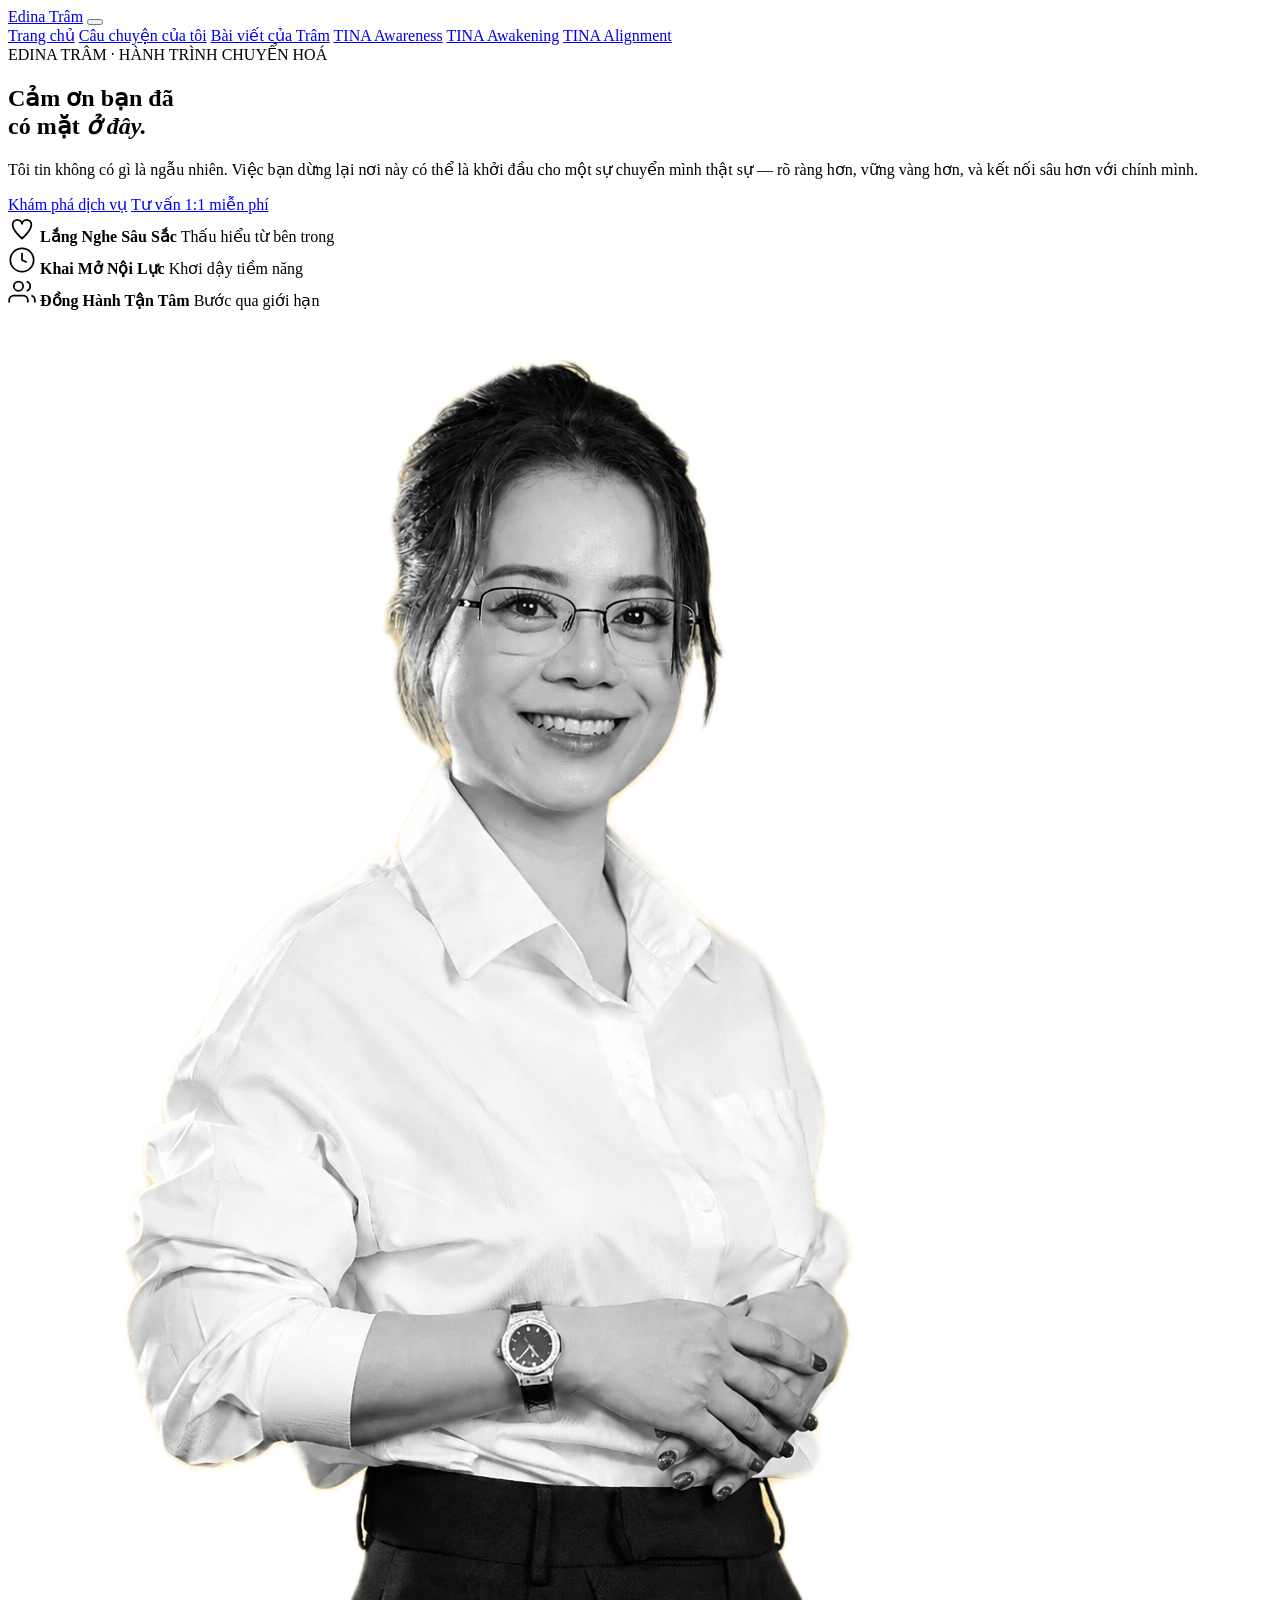
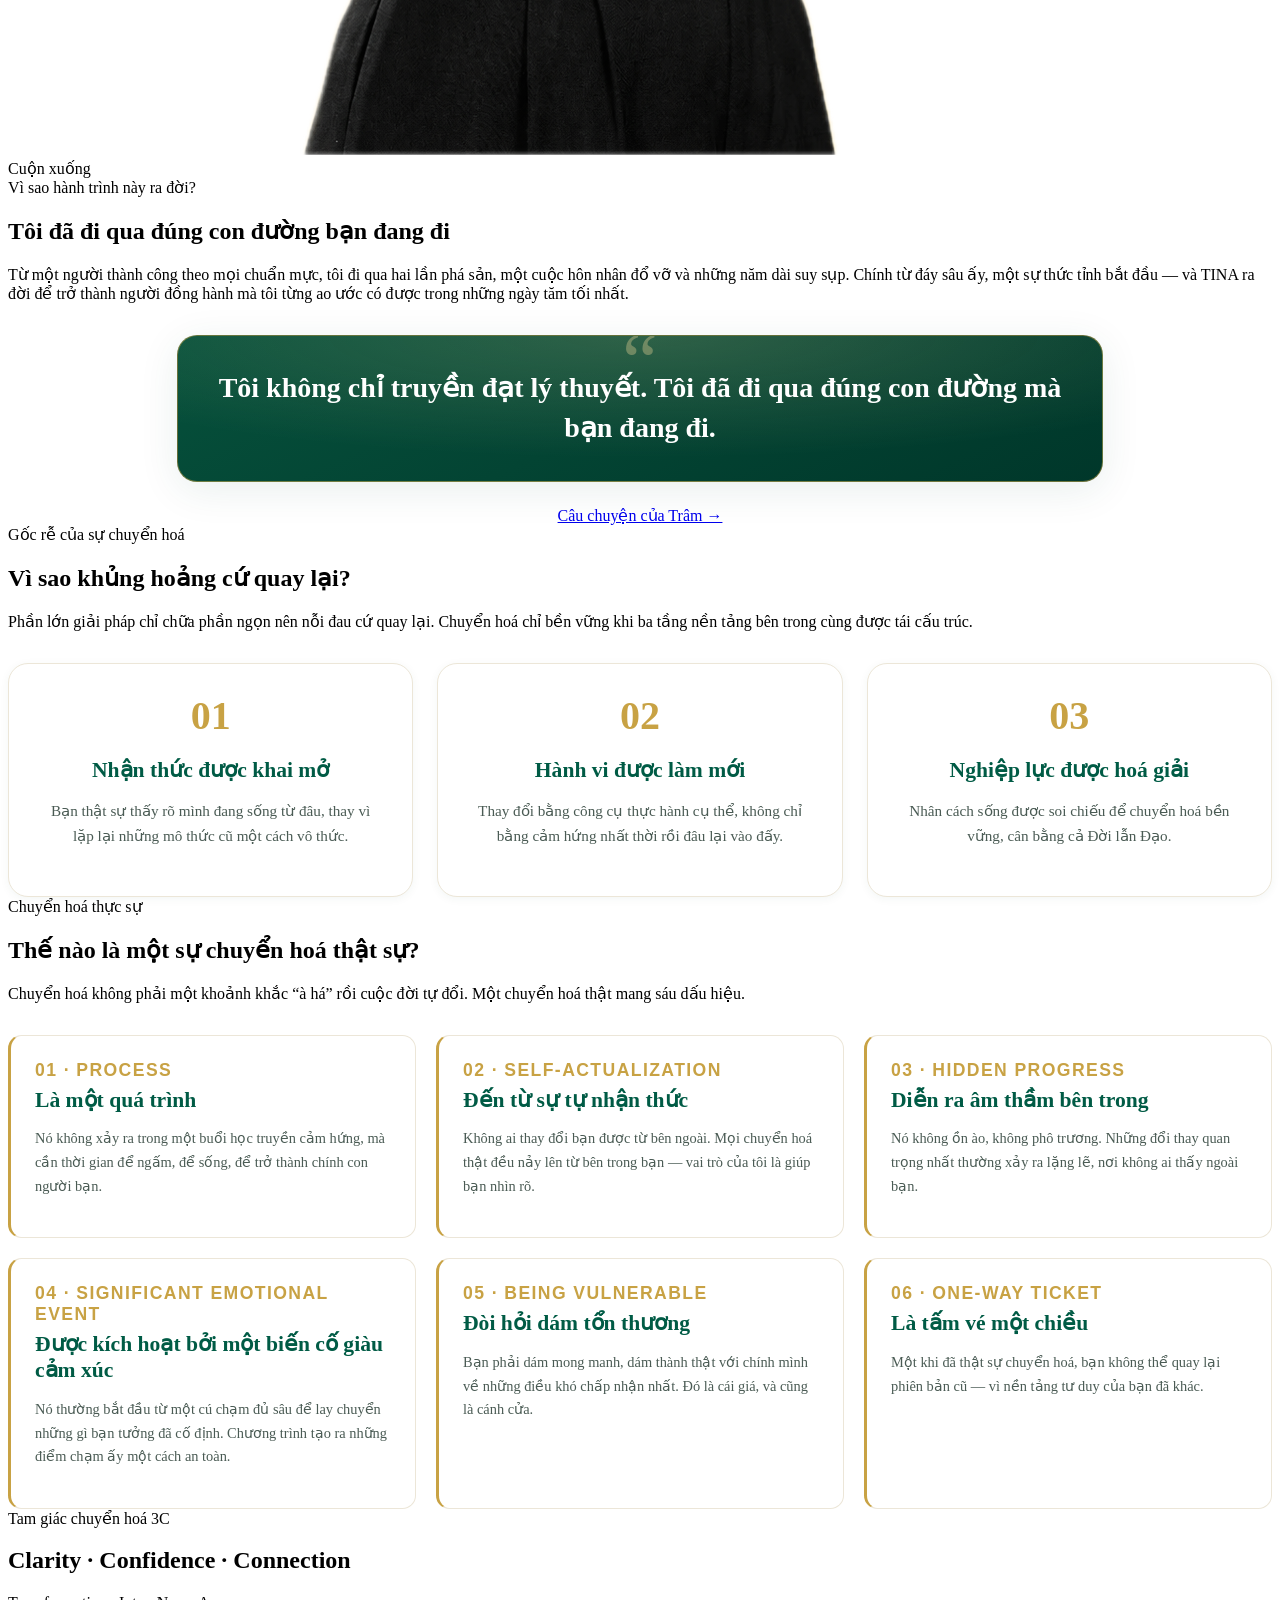
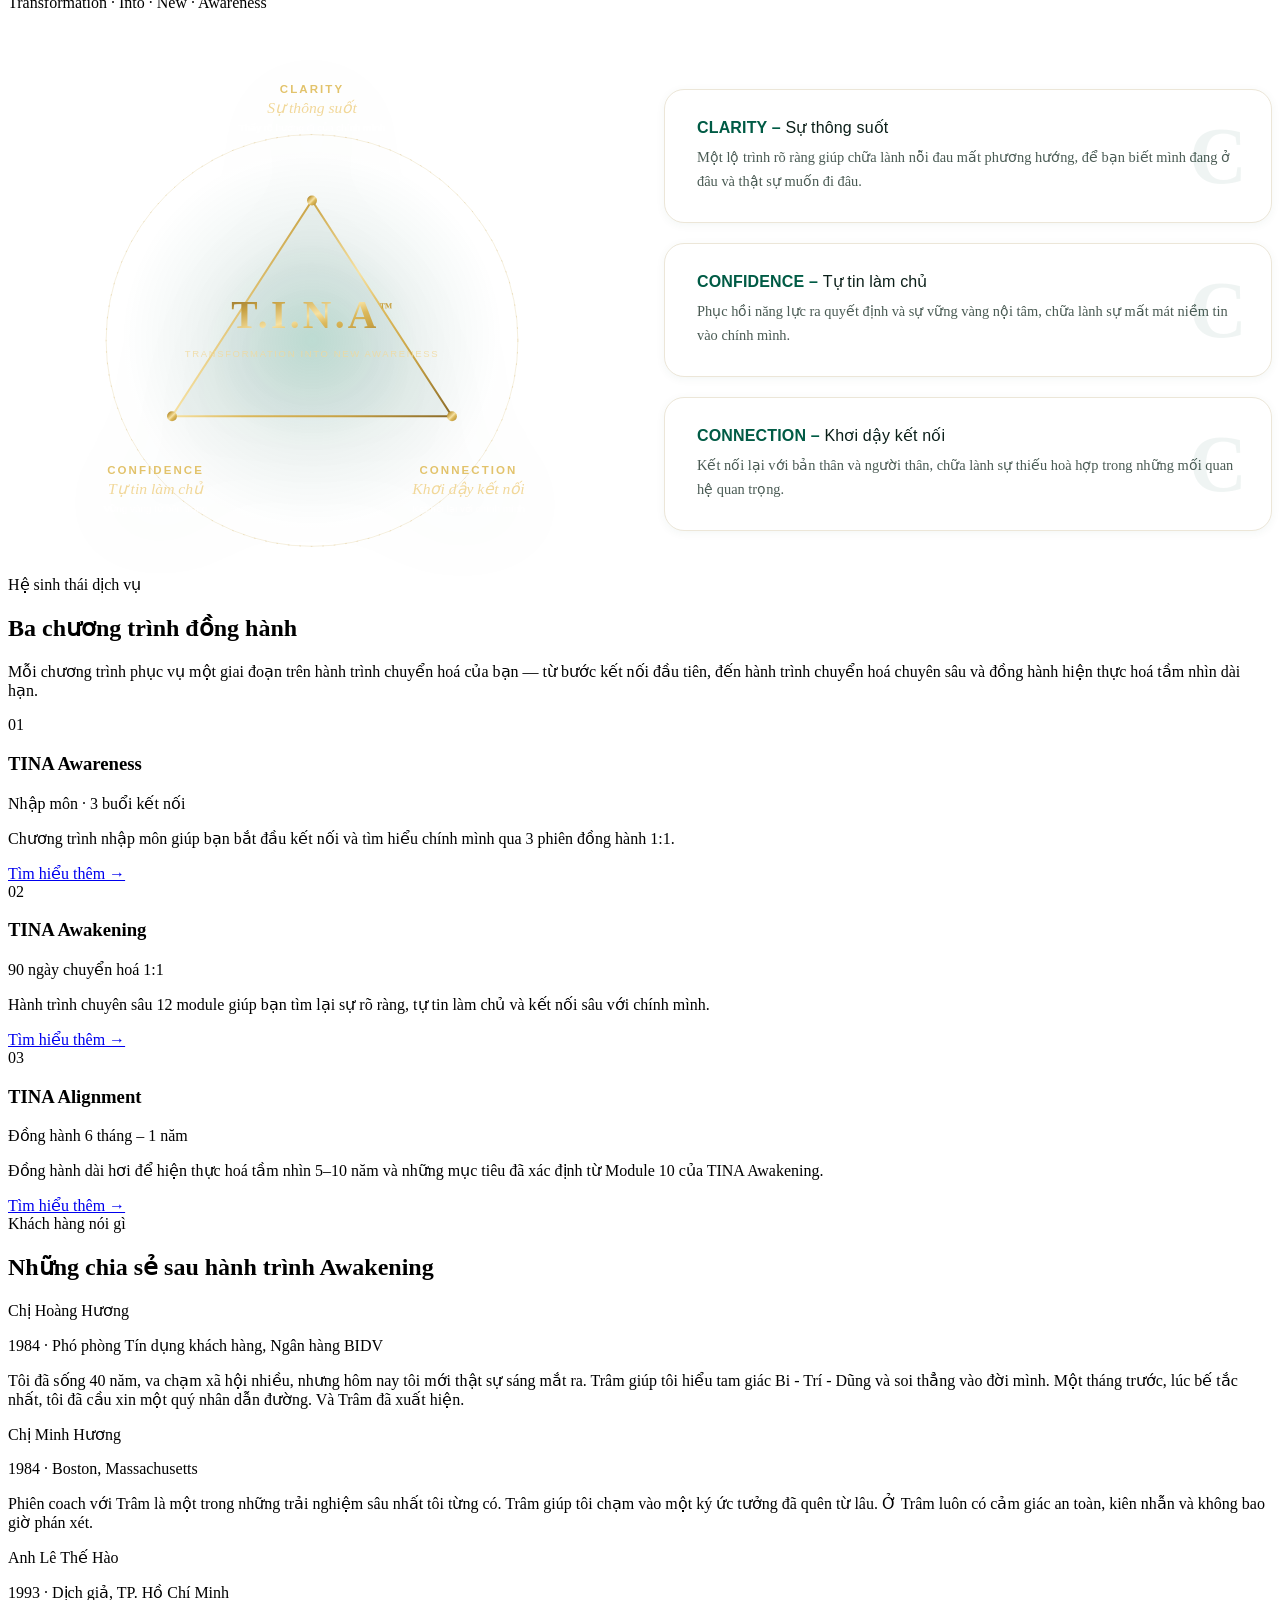
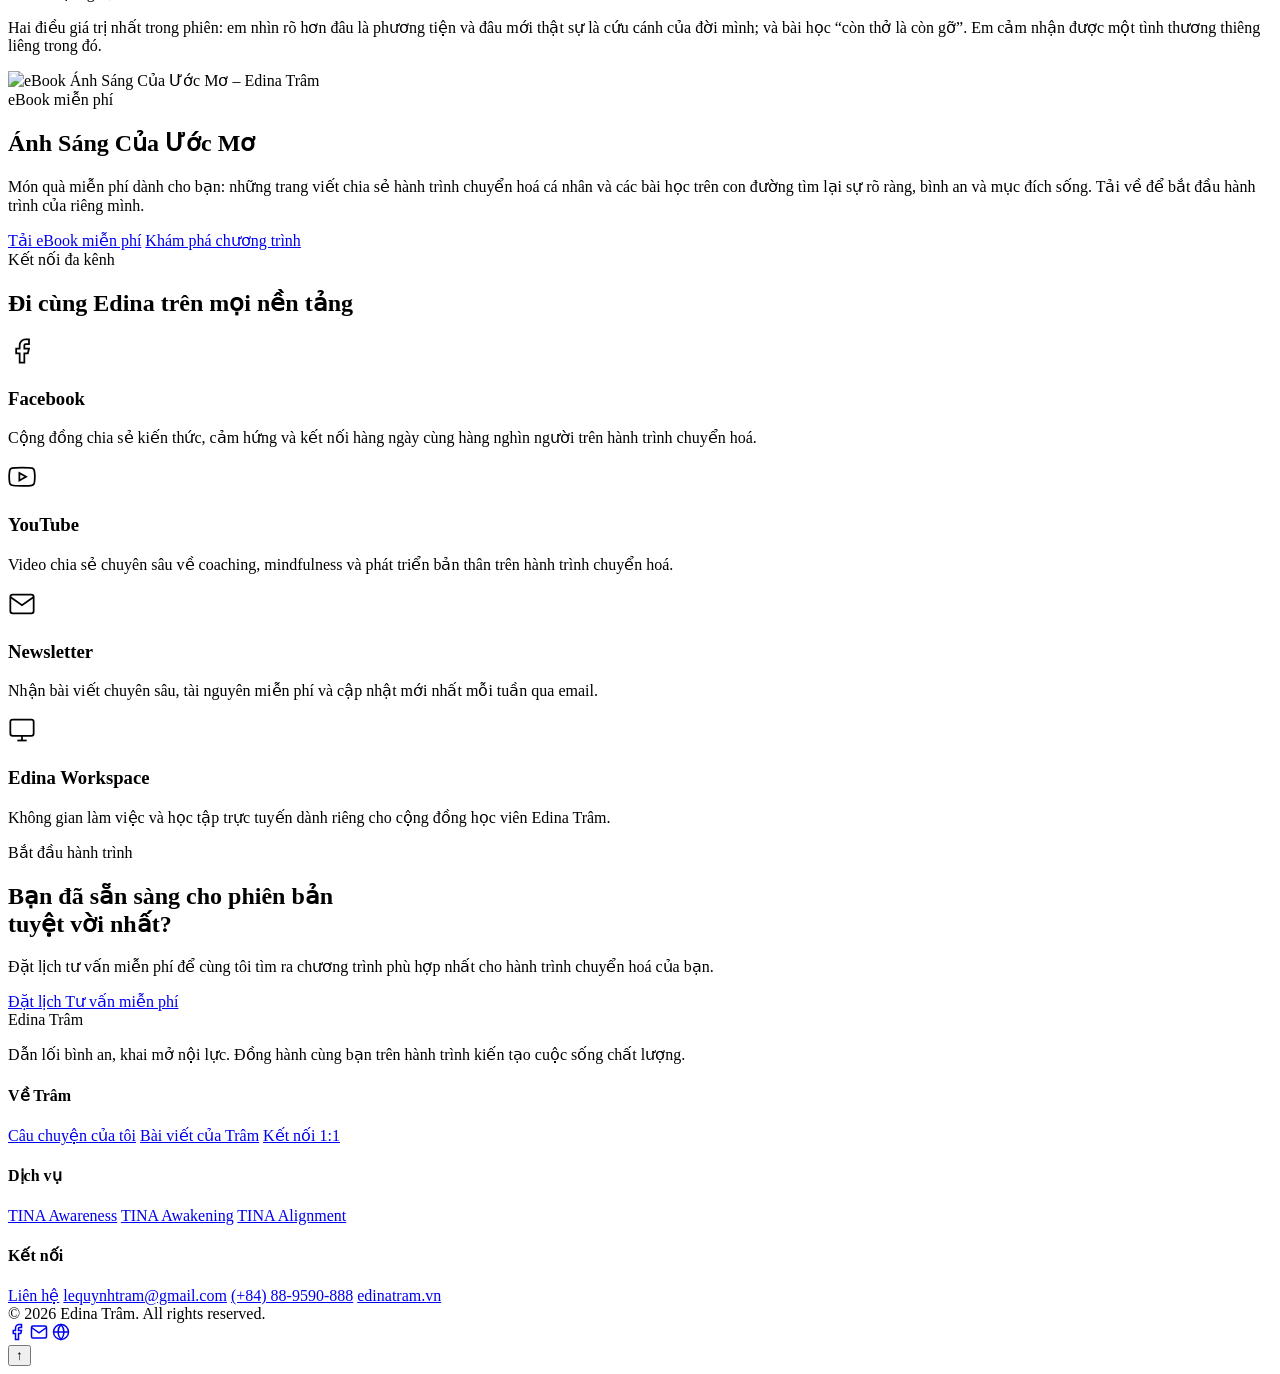
==== commit 0eb1b7cd: "fix feedback" ====
--- a/static-site/index.html
+++ b/static-site/index.html
@@ -1,9 +1,11 @@
 <!DOCTYPE html>
 <html lang="vi">
+
 <head>
   <meta charset="UTF-8">
   <meta name="viewport" content="width=device-width, initial-scale=1.0">
-  <meta name="description" content="Edina Trâm – Hành trình chuyển hoá tại giao điểm Tâm lý học, Khai vấn, Tâm linh và Tài chính. Đồng hành cùng bạn tìm lại sự rõ ràng, tự tin và kết nối sâu với chính mình.">
+  <meta name="description"
+    content="Edina Trâm – Hành trình chuyển hoá tại giao điểm Tâm lý học, Khai vấn, Tâm linh và Tài chính. Đồng hành cùng bạn tìm lại sự rõ ràng, tự tin và kết nối sâu với chính mình.">
   <title>Edina Trâm – Hành trình chuyển hoá</title>
   <link rel="stylesheet" href="css/style.css">
   <style>
@@ -22,69 +24,211 @@
       box-shadow: var(--shadow-lg, 0 8px 40px rgba(1, 79, 61, 0.09));
       overflow: hidden;
     }
+
     .home-callout::before {
       content: "\201C";
-      position: absolute; top: -0.18em; left: 50%; transform: translateX(-50%);
-      font-family: var(--font-heading); font-size: 5rem; line-height: 1;
-      color: var(--champagne-glow, #F1D89A); opacity: 0.35; pointer-events: none;
-    }
+      position: absolute;
+      top: -0.18em;
+      left: 50%;
+      transform: translateX(-50%);
+      font-family: var(--font-heading);
+      font-size: 5rem;
+      line-height: 1;
+      color: var(--champagne-glow, #F1D89A);
+      opacity: 0.35;
+      pointer-events: none;
+    }
+
     .home-callout p {
-      position: relative; margin: 0;
+      position: relative;
+      margin: 0;
       font-family: var(--font-heading);
-      font-size: clamp(1.5rem, 3.2vw, 1.75rem); font-weight: 600; line-height: 1.45;
+      font-size: clamp(1.5rem, 3.2vw, 1.75rem);
+      font-weight: 600;
+      line-height: 1.45;
       color: #fff;
     }
 
     /* ── Roots of transformation (3 layers) ── */
     .roots-grid {
-      display: grid; grid-template-columns: repeat(3, 1fr); gap: var(--space-6, 1.5rem);
+      display: grid;
+      grid-template-columns: repeat(3, 1fr);
+      gap: var(--space-6, 1.5rem);
       margin-top: var(--space-8, 2rem);
     }
+
     .roots-card {
       background: var(--color-surface, #fff);
       border: 1px solid var(--color-border-light, #ece6d8);
       border-radius: var(--radius-lg, 1.25rem);
-      padding: var(--space-8, 2rem); text-align: center;
+      padding: var(--space-8, 2rem);
+      text-align: center;
       box-shadow: var(--shadow-sm, 0 2px 10px rgba(1, 79, 61, 0.05));
     }
+
     .roots-num {
-      font-family: var(--font-heading); font-size: 2.5rem; font-weight: 600;
-      color: var(--royal-gold, #C8A244); line-height: 1; margin-bottom: var(--space-3, 0.75rem);
-    }
-    .roots-card h3 { color: var(--color-fg, #0b1f19); margin-bottom: var(--space-2, 0.5rem); font-size: 1.125rem; }
-    .roots-card p { color: var(--color-fg-muted, #4A5B54); font-size: 0.95rem; line-height: 1.65; }
+      font-family: var(--font-heading);
+      font-size: 2.5rem;
+      font-weight: 600;
+      color: var(--royal-gold, #C8A244);
+      line-height: 1;
+      margin-bottom: var(--space-3, 0.75rem);
+    }
+
+    .roots-card h3 {
+      color: var(--color-primary, #005B45);
+      margin-bottom: var(--space-2, 0.5rem);
+      font-size: 1.35rem;
+      font-weight: 700;
+    }
+
+    .roots-card p {
+      color: var(--color-fg-muted, #4A5B54);
+      font-size: 0.95rem;
+      line-height: 1.65;
+    }
 
     /* ── 6 signs grid ── */
     .signs-grid {
-      display: grid; grid-template-columns: repeat(3, 1fr); gap: var(--space-5, 1.25rem);
+      display: grid;
+      grid-template-columns: repeat(3, 1fr);
+      gap: var(--space-5, 1.25rem);
       margin-top: var(--space-8, 2rem);
     }
+
     .sign-card {
       background: var(--color-surface, #fff);
       border: 1px solid var(--color-border-light, #ece6d8);
       border-left: 3px solid var(--royal-gold, #C8A244);
       border-radius: var(--radius-md, 0.85rem);
-      padding: var(--space-6, 1.5rem); text-align: left;
-    }
+      padding: var(--space-6, 1.5rem);
+      text-align: left;
+    }
+
     .sign-no {
-      font-family: var(--font-heading); color: var(--royal-gold, #C8A244); font-weight: 700;
-      font-size: 0.8rem; letter-spacing: .1em; text-transform: uppercase;
-    }
-    .sign-card h3 { font-size: 1.05rem; color: var(--color-fg, #0b1f19); margin: 0.35rem 0 0.5rem; }
-    .sign-card p { font-size: 0.9rem; line-height: 1.65; color: var(--color-fg-muted, #4A5B54); }
-
-    /* ── Signature triangle visual (SVG) ── */
-    .triangle-visual { text-align: center; }
+      font-family: var(--font-body, 'Be Vietnam Pro', sans-serif);
+      color: var(--royal-gold, #C8A244);
+      font-weight: 700;
+      font-size: 1.1rem;
+      letter-spacing: .08em;
+      text-transform: uppercase;
+    }
+
+    .sign-card h3 {
+      font-size: 1.35rem;
+      font-weight: 700;
+      color: var(--color-primary, #005B45);
+      margin: 0.4rem 0 0.6rem;
+    }
+
+    .sign-card p {
+      font-size: 0.9rem;
+      line-height: 1.65;
+      color: var(--color-fg-muted, #4A5B54);
+    }
+
+    /* ── Signature triangle section — two-column layout ── */
+    .tina-layout {
+      display: grid;
+      grid-template-columns: 1fr 1fr;
+      gap: var(--space-10, 3rem);
+      align-items: center;
+      margin-top: var(--space-8, 2rem);
+    }
+
+    .triangle-visual {
+      text-align: center;
+    }
+
     .triangle-visual svg {
-      max-width: 620px; width: 100%; height: auto; margin-inline: auto;
+      max-width: 560px;
+      width: 100%;
+      height: auto;
+      margin-inline: auto;
       filter: drop-shadow(0 18px 40px rgba(1, 79, 61, 0.16));
     }
 
+    /* ── 3C cards (right column) ── */
+    .tina-cards {
+      display: flex;
+      flex-direction: column;
+      gap: var(--space-5, 1.25rem);
+    }
+
+    .tina-card {
+      position: relative;
+      overflow: hidden;
+      background: var(--color-surface, #fff);
+      border: 1px solid var(--color-border-light, #ece6d8);
+      border-radius: var(--radius-lg, 1.25rem);
+      padding: var(--space-7, 1.75rem) var(--space-8, 2rem);
+      text-align: left;
+      box-shadow: var(--shadow-sm, 0 2px 10px rgba(1, 79, 61, 0.05));
+      transition: transform 0.3s ease, box-shadow 0.3s ease;
+    }
+
+    .tina-card:hover {
+      transform: translateY(-3px);
+      box-shadow: 0 8px 28px rgba(1, 79, 61, 0.1);
+    }
+
+    .tina-card::after {
+      content: 'C';
+      position: absolute;
+      top: 50%;
+      right: var(--space-6, 1.5rem);
+      transform: translateY(-50%);
+      font-family: var(--font-heading, 'Cormorant Garamond', Georgia, serif);
+      font-size: 5rem;
+      font-weight: 700;
+      line-height: 1;
+      color: var(--color-primary, #005B45);
+      opacity: 0.06;
+      pointer-events: none;
+    }
+
+    .tina-card h3 {
+      font-family: var(--font-body, 'Be Vietnam Pro', sans-serif);
+      font-size: 1rem;
+      font-weight: 700;
+      color: var(--color-primary, #005B45);
+      margin: 0 0 var(--space-2, 0.5rem);
+      letter-spacing: 0.01em;
+    }
+
+    .tina-card h3 span {
+      font-weight: 400;
+      color: var(--color-fg, #0b1f19);
+    }
+
+    .tina-card p {
+      font-size: 0.9rem;
+      line-height: 1.7;
+      color: var(--color-fg-muted, #4A5B54);
+      margin: 0;
+      position: relative;
+    }
+
+    @media (max-width: 960px) {
+      .tina-layout {
+        grid-template-columns: 1fr;
+      }
+
+      .triangle-visual svg {
+        max-width: 480px;
+      }
+    }
+
     @media (max-width: 860px) {
-      .roots-grid, .signs-grid { grid-template-columns: 1fr; }
+
+      .roots-grid,
+      .signs-grid {
+        grid-template-columns: 1fr;
+      }
     }
   </style>
 </head>
+
 <body>
 
   <!-- ═══ HEADER ═══ -->
@@ -101,9 +245,7 @@
         <a href="dich-vu-1.html">TINA Awareness</a>
         <a href="dich-vu-2.html">TINA Awakening</a>
         <a href="dich-vu-3.html">TINA Alignment</a>
-        <span class="nav-cta">
-          <a href="lien-he.html" class="btn btn--accent">Đặt lịch Tư vấn</a>
-        </span>
+
       </nav>
     </div>
   </header>
@@ -126,7 +268,8 @@
           <div class="home-hero-content" data-reveal>
             <span class="badge badge--gold">EDINA TRÂM · HÀNH TRÌNH CHUYỂN HOÁ</span>
             <h1>Cảm ơn bạn đã<br>có mặt <em>ở đây.</em></h1>
-            <p class="home-hero-desc">Tôi tin không có gì là ngẫu nhiên. Việc bạn dừng lại nơi này có thể là khởi đầu cho một sự chuyển mình thật sự — rõ ràng hơn, vững vàng hơn, và kết nối sâu hơn với chính mình.</p>
+            <p class="home-hero-desc">Tôi tin không có gì là ngẫu nhiên. Việc bạn dừng lại nơi này có thể là khởi đầu
+              cho một sự chuyển mình thật sự — rõ ràng hơn, vững vàng hơn, và kết nối sâu hơn với chính mình.</p>
             <div class="home-hero-ctas">
               <a href="#services" class="btn btn--primary btn--lg">Khám phá dịch vụ</a>
               <a href="lien-he.html" class="btn btn--outline btn--lg">Tư vấn 1:1 miễn phí</a>
@@ -135,17 +278,27 @@
             <!-- Hero Values Strip -->
             <div class="home-hero-values">
               <div class="home-hero-value">
-                <svg width="28" height="28" fill="none" stroke="currentColor" stroke-width="1.5" viewBox="0 0 24 24"><path d="M12 21C12 21 4 14.5 4 9a4 4 0 018 0 4 4 0 018 0c0 5.5-8 12-8 12z"/></svg>
+                <svg width="28" height="28" fill="none" stroke="currentColor" stroke-width="1.5" viewBox="0 0 24 24">
+                  <path d="M12 21C12 21 4 14.5 4 9a4 4 0 018 0 4 4 0 018 0c0 5.5-8 12-8 12z" />
+                </svg>
                 <strong>Lắng Nghe Sâu Sắc</strong>
                 <span>Thấu hiểu từ bên trong</span>
               </div>
               <div class="home-hero-value">
-                <svg width="28" height="28" fill="none" stroke="currentColor" stroke-width="1.5" viewBox="0 0 24 24"><circle cx="12" cy="12" r="10"/><path d="M12 6v6l4 2"/></svg>
+                <svg width="28" height="28" fill="none" stroke="currentColor" stroke-width="1.5" viewBox="0 0 24 24">
+                  <circle cx="12" cy="12" r="10" />
+                  <path d="M12 6v6l4 2" />
+                </svg>
                 <strong>Khai Mở Nội Lực</strong>
                 <span>Khơi dậy tiềm năng</span>
               </div>
               <div class="home-hero-value">
-                <svg width="28" height="28" fill="none" stroke="currentColor" stroke-width="1.5" viewBox="0 0 24 24"><path d="M17 21v-2a4 4 0 00-4-4H5a4 4 0 00-4 4v2"/><circle cx="9" cy="7" r="4"/><path d="M23 21v-2a4 4 0 00-3-3.87"/><path d="M16 3.13a4 4 0 010 7.75"/></svg>
+                <svg width="28" height="28" fill="none" stroke="currentColor" stroke-width="1.5" viewBox="0 0 24 24">
+                  <path d="M17 21v-2a4 4 0 00-4-4H5a4 4 0 00-4 4v2" />
+                  <circle cx="9" cy="7" r="4" />
+                  <path d="M23 21v-2a4 4 0 00-3-3.87" />
+                  <path d="M16 3.13a4 4 0 010 7.75" />
+                </svg>
                 <strong>Đồng Hành Tận Tâm</strong>
                 <span>Bước qua giới hạn</span>
               </div>
@@ -154,7 +307,7 @@
 
           <!-- Hero Image -->
           <div class="home-hero-img" data-reveal="right">
-            <img src="hero_trang_chu.jpg" alt="Coach Edina Trâm" loading="eager" width="1702" height="2261">
+            <img src="hero_trang_chu.png" alt="Coach Edina Trâm" loading="eager">
           </div>
 
         </div>
@@ -174,13 +327,15 @@
           <span class="badge">Vì sao hành trình này ra đời?</span>
           <h2>Tôi đã đi qua đúng con đường bạn đang đi</h2>
           <div class="divider"></div>
-          <p>Từ một người thành công theo mọi chuẩn mực, tôi đi qua hai lần phá sản, một cuộc hôn nhân đổ vỡ và những năm dài suy sụp. Chính từ đáy sâu ấy, một sự thức tỉnh bắt đầu — và TINA ra đời để trở thành người đồng hành mà tôi từng ao ước có được trong những ngày tăm tối nhất.</p>
+          <p>Từ một người thành công theo mọi chuẩn mực, tôi đi qua hai lần phá sản, một cuộc hôn nhân đổ vỡ và những
+            năm dài suy sụp. Chính từ đáy sâu ấy, một sự thức tỉnh bắt đầu — và TINA ra đời để trở thành người đồng hành
+            mà tôi từng ao ước có được trong những ngày tăm tối nhất.</p>
         </div>
         <div class="home-callout" data-reveal>
-          <p>Tôi không chỉ truyền đạt lý thuyết chuyển hoá. Tôi đã đi qua đúng con đường mà bạn đang đi.</p>
+          <p>Tôi không chỉ truyền đạt lý thuyết. Tôi đã đi qua đúng con đường mà bạn đang đi.</p>
         </div>
         <div style="text-align:center; margin-top: var(--space-6, 1.5rem);" data-reveal>
-          <a href="cau-chuyen-cua-toi.html" class="btn btn--outline">Đọc câu chuyện của Trâm →</a>
+          <a href="cau-chuyen-cua-toi.html" class="btn btn--outline">Câu chuyện của Trâm →</a>
         </div>
       </div>
     </section>
@@ -195,7 +350,8 @@
           <span class="badge badge--gold">Gốc rễ của sự chuyển hoá</span>
           <h2>Vì sao khủng hoảng cứ quay lại?</h2>
           <div class="divider"></div>
-          <p>Phần lớn giải pháp chỉ chữa phần ngọn nên nỗi đau cứ quay lại. Chuyển hoá chỉ bền vững khi ba tầng nền tảng bên trong cùng được tái cấu trúc.</p>
+          <p>Phần lớn giải pháp chỉ chữa phần ngọn nên nỗi đau cứ quay lại. Chuyển hoá chỉ bền vững khi ba tầng nền tảng
+            bên trong cùng được tái cấu trúc.</p>
         </div>
         <div class="roots-grid" data-reveal-stagger>
           <div class="roots-card" data-reveal>
@@ -227,38 +383,45 @@
           <span class="badge">Chuyển hoá thực sự</span>
           <h2>Thế nào là một sự chuyển hoá thật sự?</h2>
           <div class="divider"></div>
-          <p>Chuyển hoá không phải một khoảnh khắc “à há” rồi cuộc đời tự đổi. Một chuyển hoá thật mang sáu dấu hiệu.</p>
+          <p>Chuyển hoá không phải một khoảnh khắc “à há” rồi cuộc đời tự đổi. Một chuyển hoá thật mang sáu dấu hiệu.
+          </p>
         </div>
         <div class="signs-grid" data-reveal-stagger>
           <div class="sign-card" data-reveal>
             <span class="sign-no">01 · Process</span>
             <h3>Là một quá trình</h3>
-            <p>Nó không xảy ra trong một buổi học truyền cảm hứng, mà cần thời gian để ngấm, để sống, để trở thành chính con người bạn.</p>
+            <p>Nó không xảy ra trong một buổi học truyền cảm hứng, mà cần thời gian để ngấm, để sống, để trở thành chính
+              con người bạn.</p>
           </div>
           <div class="sign-card" data-reveal>
             <span class="sign-no">02 · Self-Actualization</span>
             <h3>Đến từ sự tự nhận thức</h3>
-            <p>Không ai thay đổi bạn được từ bên ngoài. Mọi chuyển hoá thật đều nảy lên từ bên trong bạn — vai trò của tôi là giúp bạn nhìn rõ.</p>
+            <p>Không ai thay đổi bạn được từ bên ngoài. Mọi chuyển hoá thật đều nảy lên từ bên trong bạn — vai trò của
+              tôi là giúp bạn nhìn rõ.</p>
           </div>
           <div class="sign-card" data-reveal>
-            <span class="sign-no">03 · Hidden Process</span>
+            <span class="sign-no">03 · Hidden Progress</span>
             <h3>Diễn ra âm thầm bên trong</h3>
-            <p>Nó không ồn ào, không phô trương. Những đổi thay quan trọng nhất thường xảy ra lặng lẽ, nơi không ai thấy ngoài bạn.</p>
+            <p>Nó không ồn ào, không phô trương. Những đổi thay quan trọng nhất thường xảy ra lặng lẽ, nơi không ai thấy
+              ngoài bạn.</p>
           </div>
           <div class="sign-card" data-reveal>
             <span class="sign-no">04 · Significant Emotional Event</span>
             <h3>Được kích hoạt bởi một biến cố giàu cảm xúc</h3>
-            <p>Nó thường bắt đầu từ một cú chạm đủ sâu để lay chuyển những gì bạn tưởng đã cố định. Chương trình tạo ra những điểm chạm ấy một cách an toàn.</p>
+            <p>Nó thường bắt đầu từ một cú chạm đủ sâu để lay chuyển những gì bạn tưởng đã cố định. Chương trình tạo ra
+              những điểm chạm ấy một cách an toàn.</p>
           </div>
           <div class="sign-card" data-reveal>
             <span class="sign-no">05 · Being Vulnerable</span>
             <h3>Đòi hỏi dám tổn thương</h3>
-            <p>Bạn phải dám mong manh, dám thành thật với chính mình về những điều khó chấp nhận nhất. Đó là cái giá, và cũng là cánh cửa.</p>
+            <p>Bạn phải dám mong manh, dám thành thật với chính mình về những điều khó chấp nhận nhất. Đó là cái giá, và
+              cũng là cánh cửa.</p>
           </div>
           <div class="sign-card" data-reveal>
             <span class="sign-no">06 · One-Way Ticket</span>
             <h3>Là tấm vé một chiều</h3>
-            <p>Một khi đã thật sự chuyển hoá, bạn không thể quay lại phiên bản cũ — vì nền tảng tư duy của bạn đã khác.</p>
+            <p>Một khi đã thật sự chuyển hoá, bạn không thể quay lại phiên bản cũ — vì nền tảng tư duy của bạn đã khác.
+            </p>
           </div>
         </div>
       </div>
@@ -274,60 +437,96 @@
           <span class="badge badge--gold">Tam giác chuyển hoá 3C</span>
           <h2>Clarity · Confidence · Connection</h2>
           <div class="divider"></div>
-        </div>
-        <div class="triangle-visual" data-reveal>
-          <svg viewBox="0 0 680 640" role="img" aria-label="Biểu đồ tam giác chuyển hoá T.I.N.A — Clarity, Confidence, Connection" xmlns="http://www.w3.org/2000/svg">
-            <defs>
-              <linearGradient id="goldMetal" x1="0" y1="0" x2="1" y2="1">
-                <stop offset="0%" stop-color="#8A6A28"/>
-                <stop offset="24%" stop-color="#C8A244"/>
-                <stop offset="50%" stop-color="#F6E1A2"/>
-                <stop offset="63%" stop-color="#DCB95C"/>
-                <stop offset="80%" stop-color="#C8A244"/>
-                <stop offset="100%" stop-color="#8A6A28"/>
-              </linearGradient>
-              <radialGradient id="emeraldGlow" cx="50%" cy="50%" r="50%">
-                <stop offset="0%" stop-color="#0B8A66" stop-opacity="0.20"/>
-                <stop offset="55%" stop-color="#005B45" stop-opacity="0.06"/>
-                <stop offset="100%" stop-color="#005B45" stop-opacity="0"/>
-              </radialGradient>
-            </defs>
-
-            <!-- Mystical glow + rings -->
-            <circle cx="340" cy="360" r="232" fill="url(#emeraldGlow)"/>
-            <circle cx="340" cy="360" r="250" fill="none" stroke="#C8A244" stroke-opacity="0.22" stroke-width="1"/>
-            <circle cx="340" cy="360" r="250" fill="none" stroke="#C8A244" stroke-opacity="0.30" stroke-width="1" stroke-dasharray="2 12"/>
-
-            <!-- Triangle -->
-            <path d="M340 158 L530 472 L150 472 Z" fill="#005B45" fill-opacity="0.05"
-                  stroke="url(#goldMetal)" stroke-width="2.5" stroke-linejoin="round"/>
-
-            <!-- Vertex nodes -->
-            <circle cx="340" cy="158" r="6" fill="url(#goldMetal)"/>
-            <circle cx="150" cy="472" r="6" fill="url(#goldMetal)"/>
-            <circle cx="530" cy="472" r="6" fill="url(#goldMetal)"/>
-
-            <!-- Center wordmark -->
-            <text x="340" y="352" text-anchor="middle" font-family="'Cormorant Garamond', Georgia, serif"
-                  font-size="52" font-weight="600" letter-spacing="4" fill="url(#goldMetal)">T.I.N.A<tspan font-size="18" dy="-22" letter-spacing="0" fill="#C8A244">™</tspan></text>
-            <text x="340" y="390" text-anchor="middle" font-family="'Be Vietnam Pro', sans-serif"
-                  font-size="12.5" letter-spacing="2.2" fill="#F1D89A" fill-opacity="0.78">TRANSFORMATION INTO NEW AWARENESS</text>
-
-            <!-- Vertex label: Clarity (top) -->
-            <text x="340" y="60" text-anchor="middle" font-family="'Be Vietnam Pro', sans-serif" font-size="14" font-weight="700" letter-spacing="2.5" fill="#E2C36C">CLARITY</text>
-            <text x="340" y="84" text-anchor="middle" font-family="'Cormorant Garamond', Georgia, serif" font-size="19" font-style="italic" fill="#F1D89A">Sự thông suốt</text>
-            <text x="340" y="106" text-anchor="middle" font-family="'Be Vietnam Pro', sans-serif" font-size="12" fill="rgba(255,255,255,0.74)">Thấy rõ hướng đi của chính mình</text>
-
-            <!-- Vertex label: Confidence (bottom-left) -->
-            <text x="150" y="522" text-anchor="middle" font-family="'Be Vietnam Pro', sans-serif" font-size="14" font-weight="700" letter-spacing="2.5" fill="#E2C36C">CONFIDENCE</text>
-            <text x="150" y="546" text-anchor="middle" font-family="'Cormorant Garamond', Georgia, serif" font-size="19" font-style="italic" fill="#F1D89A">Tự tin làm chủ</text>
-            <text x="150" y="568" text-anchor="middle" font-family="'Be Vietnam Pro', sans-serif" font-size="12" fill="rgba(255,255,255,0.74)">Vững vàng từ bên trong</text>
-
-            <!-- Vertex label: Connection (bottom-right) -->
-            <text x="530" y="522" text-anchor="middle" font-family="'Be Vietnam Pro', sans-serif" font-size="14" font-weight="700" letter-spacing="2.5" fill="#E2C36C">CONNECTION</text>
-            <text x="530" y="546" text-anchor="middle" font-family="'Cormorant Garamond', Georgia, serif" font-size="19" font-style="italic" fill="#F1D89A">Khơi dậy kết nối</text>
-            <text x="530" y="568" text-anchor="middle" font-family="'Be Vietnam Pro', sans-serif" font-size="12" fill="rgba(255,255,255,0.74)">Kết nối lại với chính mình</text>
-          </svg>
+          <p>Transformation · Into · New · Awareness</p>
+        </div>
+        <div class="tina-layout" data-reveal>
+          <!-- Left column: Triangle visual -->
+          <div class="triangle-visual">
+            <svg viewBox="0 0 680 640" role="img"
+              aria-label="Biểu đồ tam giác chuyển hoá T.I.N.A — Clarity, Confidence, Connection"
+              xmlns="http://www.w3.org/2000/svg">
+              <defs>
+                <linearGradient id="goldMetal" x1="0" y1="0" x2="1" y2="1">
+                  <stop offset="0%" stop-color="#8A6A28" />
+                  <stop offset="24%" stop-color="#C8A244" />
+                  <stop offset="50%" stop-color="#F6E1A2" />
+                  <stop offset="63%" stop-color="#DCB95C" />
+                  <stop offset="80%" stop-color="#C8A244" />
+                  <stop offset="100%" stop-color="#8A6A28" />
+                </linearGradient>
+                <radialGradient id="emeraldGlow" cx="50%" cy="50%" r="50%">
+                  <stop offset="0%" stop-color="#0B8A66" stop-opacity="0.20" />
+                  <stop offset="55%" stop-color="#005B45" stop-opacity="0.06" />
+                  <stop offset="100%" stop-color="#005B45" stop-opacity="0" />
+                </radialGradient>
+              </defs>
+
+              <!-- Mystical glow + rings -->
+              <circle cx="340" cy="360" r="232" fill="url(#emeraldGlow)" />
+              <circle cx="340" cy="360" r="250" fill="none" stroke="#C8A244" stroke-opacity="0.22" stroke-width="1" />
+              <circle cx="340" cy="360" r="250" fill="none" stroke="#C8A244" stroke-opacity="0.30" stroke-width="1"
+                stroke-dasharray="2 12" />
+
+              <!-- Triangle (pulled inward to give T.I.N.A text more room) -->
+              <path d="M340 190 L510 452 L170 452 Z" fill="#005B45" fill-opacity="0.05" stroke="url(#goldMetal)"
+                stroke-width="2.5" stroke-linejoin="round" />
+
+              <!-- Vertex nodes -->
+              <circle cx="340" cy="190" r="6" fill="url(#goldMetal)" />
+              <circle cx="170" cy="452" r="6" fill="url(#goldMetal)" />
+              <circle cx="510" cy="452" r="6" fill="url(#goldMetal)" />
+
+              <!-- Center wordmark -->
+              <text x="340" y="345" text-anchor="middle" font-family="'Cormorant Garamond', Georgia, serif"
+                font-size="48" font-weight="600" letter-spacing="4" fill="url(#goldMetal)">T.I.N.A<tspan font-size="16"
+                  dy="-20" letter-spacing="0" fill="#C8A244">™</tspan></text>
+              <text x="340" y="380" text-anchor="middle" font-family="'Be Vietnam Pro', sans-serif" font-size="11.5"
+                letter-spacing="2" fill="#F1D89A" fill-opacity="0.78">TRANSFORMATION INTO NEW AWARENESS</text>
+
+              <!-- Vertex label: Clarity (top) -->
+              <text x="340" y="60" text-anchor="middle" font-family="'Be Vietnam Pro', sans-serif" font-size="14"
+                font-weight="700" letter-spacing="2.5" fill="#E2C36C">CLARITY</text>
+              <text x="340" y="84" text-anchor="middle" font-family="'Cormorant Garamond', Georgia, serif"
+                font-size="19" font-style="italic" fill="#F1D89A">Sự thông suốt</text>
+              <text x="340" y="106" text-anchor="middle" font-family="'Be Vietnam Pro', sans-serif" font-size="12"
+                fill="rgba(255,255,255,0.74)">Thấy rõ hướng đi của chính mình</text>
+
+              <!-- Vertex label: Confidence (bottom-left) -->
+              <text x="150" y="522" text-anchor="middle" font-family="'Be Vietnam Pro', sans-serif" font-size="14"
+                font-weight="700" letter-spacing="2.5" fill="#E2C36C">CONFIDENCE</text>
+              <text x="150" y="546" text-anchor="middle" font-family="'Cormorant Garamond', Georgia, serif"
+                font-size="19" font-style="italic" fill="#F1D89A">Tự tin làm chủ</text>
+              <text x="150" y="568" text-anchor="middle" font-family="'Be Vietnam Pro', sans-serif" font-size="12"
+                fill="rgba(255,255,255,0.74)">Vững vàng từ bên trong</text>
+
+              <!-- Vertex label: Connection (bottom-right) -->
+              <text x="530" y="522" text-anchor="middle" font-family="'Be Vietnam Pro', sans-serif" font-size="14"
+                font-weight="700" letter-spacing="2.5" fill="#E2C36C">CONNECTION</text>
+              <text x="530" y="546" text-anchor="middle" font-family="'Cormorant Garamond', Georgia, serif"
+                font-size="19" font-style="italic" fill="#F1D89A">Khơi dậy kết nối</text>
+              <text x="530" y="568" text-anchor="middle" font-family="'Be Vietnam Pro', sans-serif" font-size="12"
+                fill="rgba(255,255,255,0.74)">Kết nối lại với chính mình</text>
+            </svg>
+          </div>
+
+          <!-- Right column: 3C description cards -->
+          <div class="tina-cards">
+            <div class="tina-card">
+              <h3>CLARITY – <span>Sự thông suốt</span></h3>
+              <p>Một lộ trình rõ ràng giúp chữa lành nỗi đau mất phương hướng, để bạn biết mình đang ở đâu và thật sự
+                muốn đi đâu.</p>
+            </div>
+            <div class="tina-card">
+              <h3>CONFIDENCE – <span>Tự tin làm chủ</span></h3>
+              <p>Phục hồi năng lực ra quyết định và sự vững vàng nội tâm, chữa lành sự mất mát niềm tin vào chính mình.
+              </p>
+            </div>
+            <div class="tina-card">
+              <h3>CONNECTION – <span>Khơi dậy kết nối</span></h3>
+              <p>Kết nối lại với bản thân và người thân, chữa lành sự thiếu hoà hợp trong những mối quan hệ quan trọng.
+              </p>
+            </div>
+          </div>
         </div>
       </div>
     </section>
@@ -343,7 +542,8 @@
           <span class="badge">Hệ sinh thái dịch vụ</span>
           <h2>Ba chương trình đồng hành</h2>
           <div class="divider"></div>
-          <p>Mỗi chương trình phục vụ một giai đoạn trên hành trình chuyển hoá của bạn — từ bước kết nối đầu tiên, đến hành trình chuyển hoá chuyên sâu và đồng hành hiện thực hoá tầm nhìn dài hạn.</p>
+          <p>Mỗi chương trình phục vụ một giai đoạn trên hành trình chuyển hoá của bạn — từ bước kết nối đầu tiên, đến
+            hành trình chuyển hoá chuyên sâu và đồng hành hiện thực hoá tầm nhìn dài hạn.</p>
         </div>
 
         <div class="srv-grid" data-reveal-stagger>
@@ -362,7 +562,8 @@
             <div class="srv-num">02</div>
             <h3>TINA Awakening</h3>
             <div class="srv-sub">90 ngày chuyển hoá 1:1</div>
-            <p>Hành trình chuyên sâu 12 module giúp bạn tìm lại sự rõ ràng, tự tin làm chủ và kết nối sâu với chính mình.</p>
+            <p>Hành trình chuyên sâu 12 module giúp bạn tìm lại sự rõ ràng, tự tin làm chủ và kết nối sâu với chính
+              mình.</p>
             <a href="dich-vu-2.html" class="btn btn--primary btn--sm">Tìm hiểu thêm →</a>
           </div>
 
@@ -371,7 +572,8 @@
             <div class="srv-num">03</div>
             <h3>TINA Alignment</h3>
             <div class="srv-sub">Đồng hành 6 tháng – 1 năm</div>
-            <p>Đồng hành dài hơi để hiện thực hoá tầm nhìn 5–10 năm và những mục tiêu đã xác định từ Module 10 của TINA Awakening.</p>
+            <p>Đồng hành dài hơi để hiện thực hoá tầm nhìn 5–10 năm và những mục tiêu đã xác định từ Module 10 của TINA
+              Awakening.</p>
             <a href="dich-vu-3.html" class="btn btn--primary btn--sm">Tìm hiểu thêm →</a>
           </div>
 
@@ -398,7 +600,9 @@
             <div>
               <p class="testi-name">Chị Hoàng Hương</p>
               <p class="testi-role">1984 · Phó phòng Tín dụng khách hàng, Ngân hàng BIDV</p>
-              <p class="testi-quote">Tôi đã sống 40 năm, va chạm xã hội nhiều, nhưng hôm nay tôi mới thật sự sáng mắt ra. Trâm giúp tôi hiểu tam giác Bi - Trí - Dũng và soi thẳng vào đời mình. Một tháng trước, lúc bế tắc nhất, tôi đã cầu xin một quý nhân dẫn đường. Và Trâm đã xuất hiện.</p>
+              <p class="testi-quote">Tôi đã sống 40 năm, va chạm xã hội nhiều, nhưng hôm nay tôi mới thật sự sáng mắt
+                ra. Trâm giúp tôi hiểu tam giác Bi - Trí - Dũng và soi thẳng vào đời mình. Một tháng trước, lúc bế tắc
+                nhất, tôi đã cầu xin một quý nhân dẫn đường. Và Trâm đã xuất hiện.</p>
             </div>
           </div>
 
@@ -406,7 +610,9 @@
             <div>
               <p class="testi-name">Chị Minh Hương</p>
               <p class="testi-role">1984 · Boston, Massachusetts</p>
-              <p class="testi-quote">Phiên coach với Trâm là một trong những trải nghiệm sâu nhất tôi từng có. Trâm giúp tôi chạm vào một ký ức tưởng đã quên từ lâu. Ở Trâm luôn có cảm giác an toàn, kiên nhẫn và không bao giờ phán xét.</p>
+              <p class="testi-quote">Phiên coach với Trâm là một trong những trải nghiệm sâu nhất tôi từng có. Trâm giúp
+                tôi chạm vào một ký ức tưởng đã quên từ lâu. Ở Trâm luôn có cảm giác an toàn, kiên nhẫn và không bao giờ
+                phán xét.</p>
             </div>
           </div>
 
@@ -414,7 +620,9 @@
             <div>
               <p class="testi-name">Anh Lê Thế Hào</p>
               <p class="testi-role">1993 · Dịch giả, TP. Hồ Chí Minh</p>
-              <p class="testi-quote">Hai điều giá trị nhất trong phiên: em nhìn rõ hơn đâu là phương tiện và đâu mới thật sự là cứu cánh của đời mình; và bài học “còn thở là còn gỡ”. Em cảm nhận được một tình thương thiêng liêng trong đó.</p>
+              <p class="testi-quote">Hai điều giá trị nhất trong phiên: em nhìn rõ hơn đâu là phương tiện và đâu mới
+                thật sự là cứu cánh của đời mình; và bài học “còn thở là còn gỡ”. Em cảm nhận được một tình thương
+                thiêng liêng trong đó.</p>
             </div>
           </div>
 
@@ -432,14 +640,16 @@
 
           <!-- eBook Image -->
           <div class="book-img" data-reveal="left">
-            <img src="assets/book-mockup.png" alt="eBook Ánh Sáng Của Ước Mơ – Edina Trâm" loading="lazy" width="340" height="420">
+            <img src="assets/book-mockup.png" alt="eBook Ánh Sáng Của Ước Mơ – Edina Trâm" loading="lazy" width="340"
+              height="420">
           </div>
 
           <!-- eBook Content -->
           <div class="book-content" data-reveal="right">
             <span class="badge badge--dark">eBook miễn phí</span>
             <h2>Ánh Sáng Của Ước Mơ</h2>
-            <p>Món quà miễn phí dành cho bạn: những trang viết chia sẻ hành trình chuyển hoá cá nhân và các bài học trên con đường tìm lại sự rõ ràng, bình an và mục đích sống. Tải về để bắt đầu hành trình của riêng mình.</p>
+            <p>Món quà miễn phí dành cho bạn: những trang viết chia sẻ hành trình chuyển hoá cá nhân và các bài học trên
+              con đường tìm lại sự rõ ràng, bình an và mục đích sống. Tải về để bắt đầu hành trình của riêng mình.</p>
             <div class="book-ctas">
               <a href="lien-he.html" class="btn btn--accent btn--lg">Tải eBook miễn phí</a>
               <a href="#services" class="btn btn--outline-light btn--lg">Khám phá chương trình</a>
@@ -468,16 +678,23 @@
           <!-- Facebook -->
           <div class="eco-card">
             <div class="eco-icon">
-              <svg width="28" height="28" fill="none" stroke="currentColor" stroke-width="1.5" viewBox="0 0 24 24"><path d="M18 2h-3a5 5 0 00-5 5v3H7v4h3v8h4v-8h3l1-4h-4V7a1 1 0 011-1h3z"/></svg>
+              <svg width="28" height="28" fill="none" stroke="currentColor" stroke-width="1.5" viewBox="0 0 24 24">
+                <path d="M18 2h-3a5 5 0 00-5 5v3H7v4h3v8h4v-8h3l1-4h-4V7a1 1 0 011-1h3z" />
+              </svg>
             </div>
             <h3>Facebook</h3>
-            <p>Cộng đồng chia sẻ kiến thức, cảm hứng và kết nối hàng ngày cùng hàng nghìn người trên hành trình chuyển hoá.</p>
+            <p>Cộng đồng chia sẻ kiến thức, cảm hứng và kết nối hàng ngày cùng hàng nghìn người trên hành trình chuyển
+              hoá.</p>
           </div>
 
           <!-- YouTube -->
           <div class="eco-card">
             <div class="eco-icon">
-              <svg width="28" height="28" fill="none" stroke="currentColor" stroke-width="1.5" viewBox="0 0 24 24"><path d="M22.54 6.42a2.78 2.78 0 00-1.94-2C18.88 4 12 4 12 4s-6.88 0-8.6.46a2.78 2.78 0 00-1.94 2A29 29 0 001 11.75a29 29 0 00.46 5.33A2.78 2.78 0 003.4 19.1c1.72.46 8.6.46 8.6.46s6.88 0 8.6-.46a2.78 2.78 0 001.94-2 29 29 0 00.46-5.25 29 29 0 00-.46-5.33z"/><polygon points="9.75 15.02 15.5 11.75 9.75 8.48 9.75 15.02"/></svg>
+              <svg width="28" height="28" fill="none" stroke="currentColor" stroke-width="1.5" viewBox="0 0 24 24">
+                <path
+                  d="M22.54 6.42a2.78 2.78 0 00-1.94-2C18.88 4 12 4 12 4s-6.88 0-8.6.46a2.78 2.78 0 00-1.94 2A29 29 0 001 11.75a29 29 0 00.46 5.33A2.78 2.78 0 003.4 19.1c1.72.46 8.6.46 8.6.46s6.88 0 8.6-.46a2.78 2.78 0 001.94-2 29 29 0 00.46-5.25 29 29 0 00-.46-5.33z" />
+                <polygon points="9.75 15.02 15.5 11.75 9.75 8.48 9.75 15.02" />
+              </svg>
             </div>
             <h3>YouTube</h3>
             <p>Video chia sẻ chuyên sâu về coaching, mindfulness và phát triển bản thân trên hành trình chuyển hoá.</p>
@@ -486,7 +703,10 @@
           <!-- Newsletter -->
           <div class="eco-card">
             <div class="eco-icon">
-              <svg width="28" height="28" fill="none" stroke="currentColor" stroke-width="1.5" viewBox="0 0 24 24"><path d="M4 4h16c1.1 0 2 .9 2 2v12c0 1.1-.9 2-2 2H4c-1.1 0-2-.9-2-2V6c0-1.1.9-2 2-2z"/><polyline points="22,6 12,13 2,6"/></svg>
+              <svg width="28" height="28" fill="none" stroke="currentColor" stroke-width="1.5" viewBox="0 0 24 24">
+                <path d="M4 4h16c1.1 0 2 .9 2 2v12c0 1.1-.9 2-2 2H4c-1.1 0-2-.9-2-2V6c0-1.1.9-2 2-2z" />
+                <polyline points="22,6 12,13 2,6" />
+              </svg>
             </div>
             <h3>Newsletter</h3>
             <p>Nhận bài viết chuyên sâu, tài nguyên miễn phí và cập nhật mới nhất mỗi tuần qua email.</p>
@@ -495,7 +715,11 @@
           <!-- Edina Workspace -->
           <div class="eco-card">
             <div class="eco-icon">
-              <svg width="28" height="28" fill="none" stroke="currentColor" stroke-width="1.5" viewBox="0 0 24 24"><rect x="2" y="3" width="20" height="14" rx="2" ry="2"/><line x1="8" y1="21" x2="16" y2="21"/><line x1="12" y1="17" x2="12" y2="21"/></svg>
+              <svg width="28" height="28" fill="none" stroke="currentColor" stroke-width="1.5" viewBox="0 0 24 24">
+                <rect x="2" y="3" width="20" height="14" rx="2" ry="2" />
+                <line x1="8" y1="21" x2="16" y2="21" />
+                <line x1="12" y1="17" x2="12" y2="21" />
+              </svg>
             </div>
             <h3>Edina Workspace</h3>
             <p>Không gian làm việc và học tập trực tuyến dành riêng cho cộng đồng học viên Edina Trâm.</p>
@@ -527,7 +751,8 @@
       <div class="footer-inner">
         <div>
           <div class="footer-logo">Edina <span>Trâm</span></div>
-          <p class="footer-tagline">Dẫn lối bình an, khai mở nội lực. Đồng hành cùng bạn trên hành trình kiến tạo cuộc sống chất lượng.</p>
+          <p class="footer-tagline">Dẫn lối bình an, khai mở nội lực. Đồng hành cùng bạn trên hành trình kiến tạo cuộc
+            sống chất lượng.</p>
         </div>
         <div class="footer-col">
           <h4>Về Trâm</h4>
@@ -558,9 +783,21 @@
       <div class="footer-bottom">
         <span>© 2026 Edina Trâm. All rights reserved.</span>
         <div class="footer-social">
-          <a href="https://www.facebook.com/edina.quynhtram" target="_blank" rel="noopener" aria-label="Facebook"><svg width="18" height="18" fill="none" stroke="currentColor" stroke-width="2" viewBox="0 0 24 24"><path d="M18 2h-3a5 5 0 00-5 5v3H7v4h3v8h4v-8h3l1-4h-4V7a1 1 0 011-1h3z"></path></svg></a>
-          <a href="mailto:lequynhtram@gmail.com" aria-label="Email"><svg width="18" height="18" fill="none" stroke="currentColor" stroke-width="2" viewBox="0 0 24 24"><path d="M4 4h16c1.1 0 2 .9 2 2v12c0 1.1-.9 2-2 2H4c-1.1 0-2-.9-2-2V6c0-1.1.9-2 2-2z"></path><polyline points="22,6 12,13 2,6"></polyline></svg></a>
-          <a href="https://edinatram.vn" target="_blank" rel="noopener" aria-label="Website"><svg width="18" height="18" fill="none" stroke="currentColor" stroke-width="2" viewBox="0 0 24 24"><circle cx="12" cy="12" r="10"></circle><line x1="2" y1="12" x2="22" y2="12"></line><path d="M12 2a15.3 15.3 0 014 10 15.3 15.3 0 01-4 10 15.3 15.3 0 01-4-10 15.3 15.3 0 014-10z"></path></svg></a>
+          <a href="https://www.facebook.com/edina.quynhtram" target="_blank" rel="noopener" aria-label="Facebook"><svg
+              width="18" height="18" fill="none" stroke="currentColor" stroke-width="2" viewBox="0 0 24 24">
+              <path d="M18 2h-3a5 5 0 00-5 5v3H7v4h3v8h4v-8h3l1-4h-4V7a1 1 0 011-1h3z"></path>
+            </svg></a>
+          <a href="mailto:lequynhtram@gmail.com" aria-label="Email"><svg width="18" height="18" fill="none"
+              stroke="currentColor" stroke-width="2" viewBox="0 0 24 24">
+              <path d="M4 4h16c1.1 0 2 .9 2 2v12c0 1.1-.9 2-2 2H4c-1.1 0-2-.9-2-2V6c0-1.1.9-2 2-2z"></path>
+              <polyline points="22,6 12,13 2,6"></polyline>
+            </svg></a>
+          <a href="https://edinatram.vn" target="_blank" rel="noopener" aria-label="Website"><svg width="18" height="18"
+              fill="none" stroke="currentColor" stroke-width="2" viewBox="0 0 24 24">
+              <circle cx="12" cy="12" r="10"></circle>
+              <line x1="2" y1="12" x2="22" y2="12"></line>
+              <path d="M12 2a15.3 15.3 0 014 10 15.3 15.3 0 01-4 10 15.3 15.3 0 01-4-10 15.3 15.3 0 014-10z"></path>
+            </svg></a>
         </div>
       </div>
     </div>
@@ -571,4 +808,5 @@
 
   <script src="js/main.js" defer></script>
 </body>
-</html>
+
+</html>
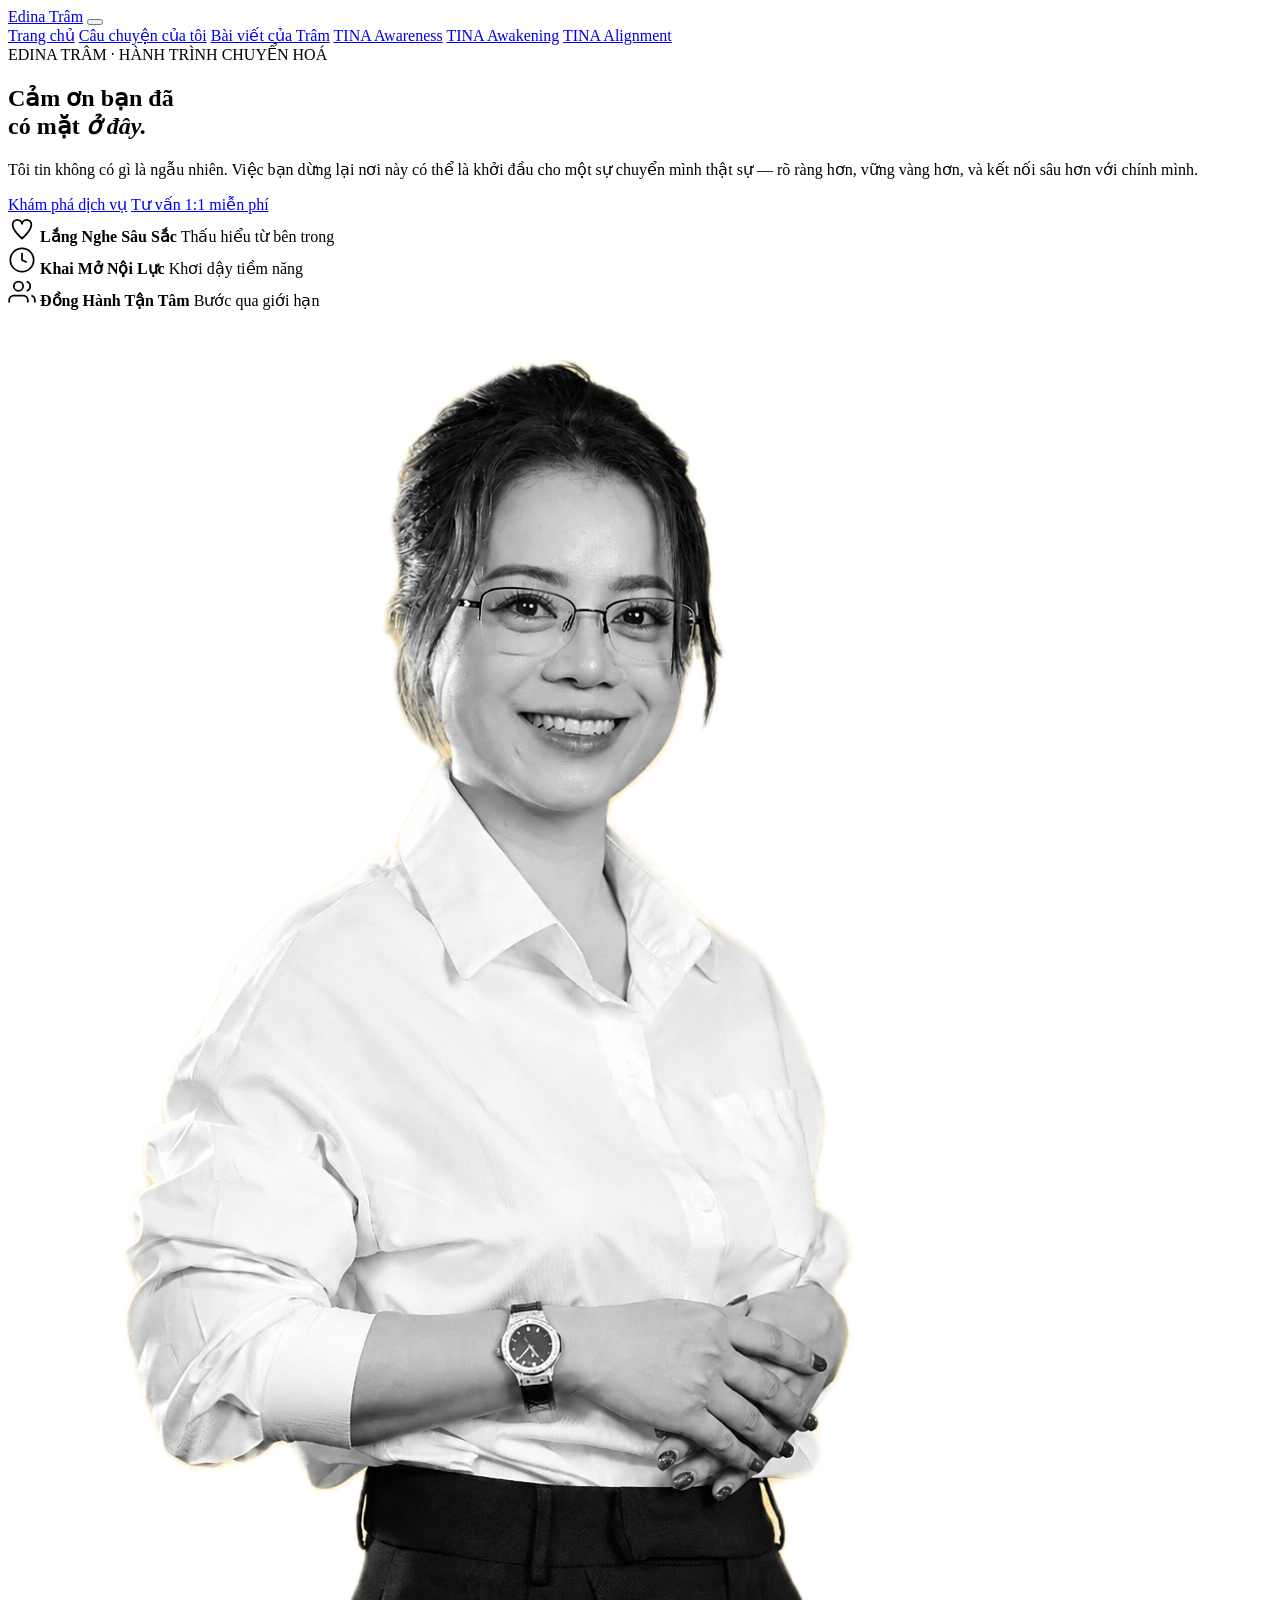
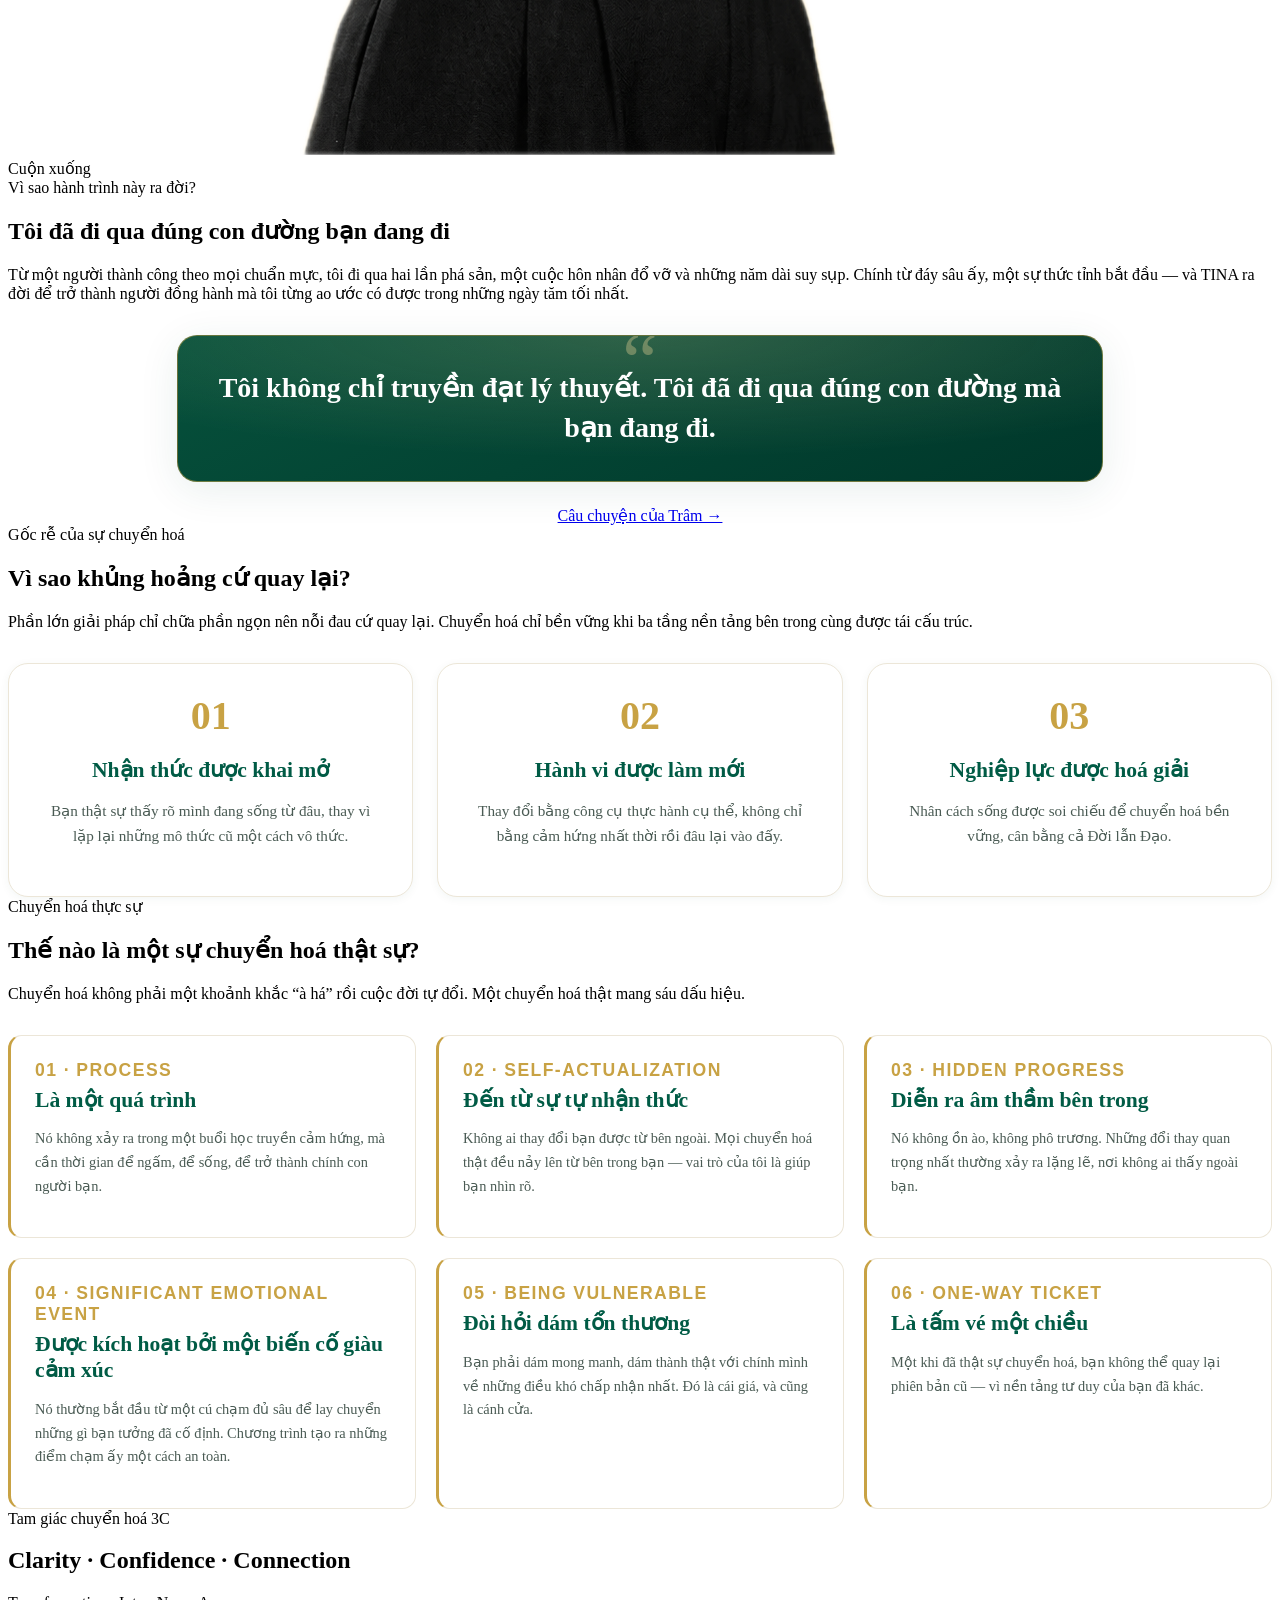
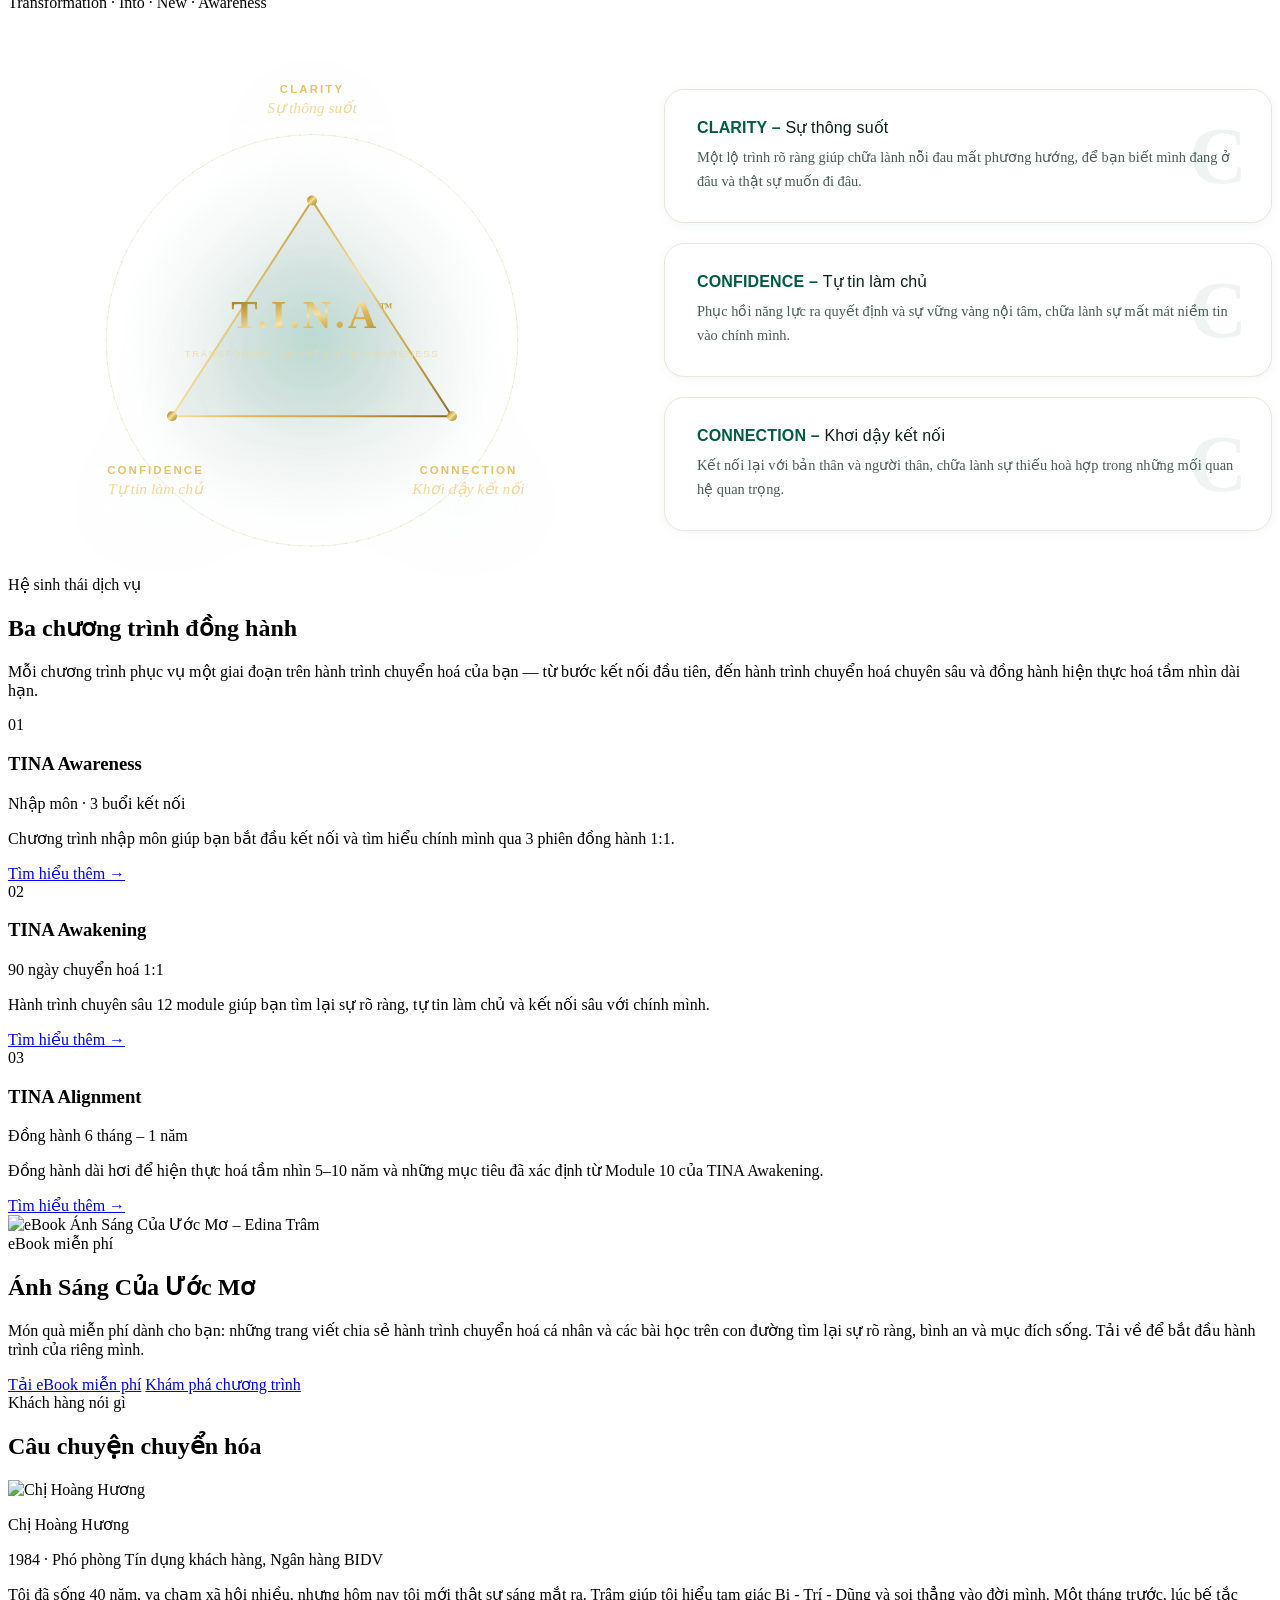
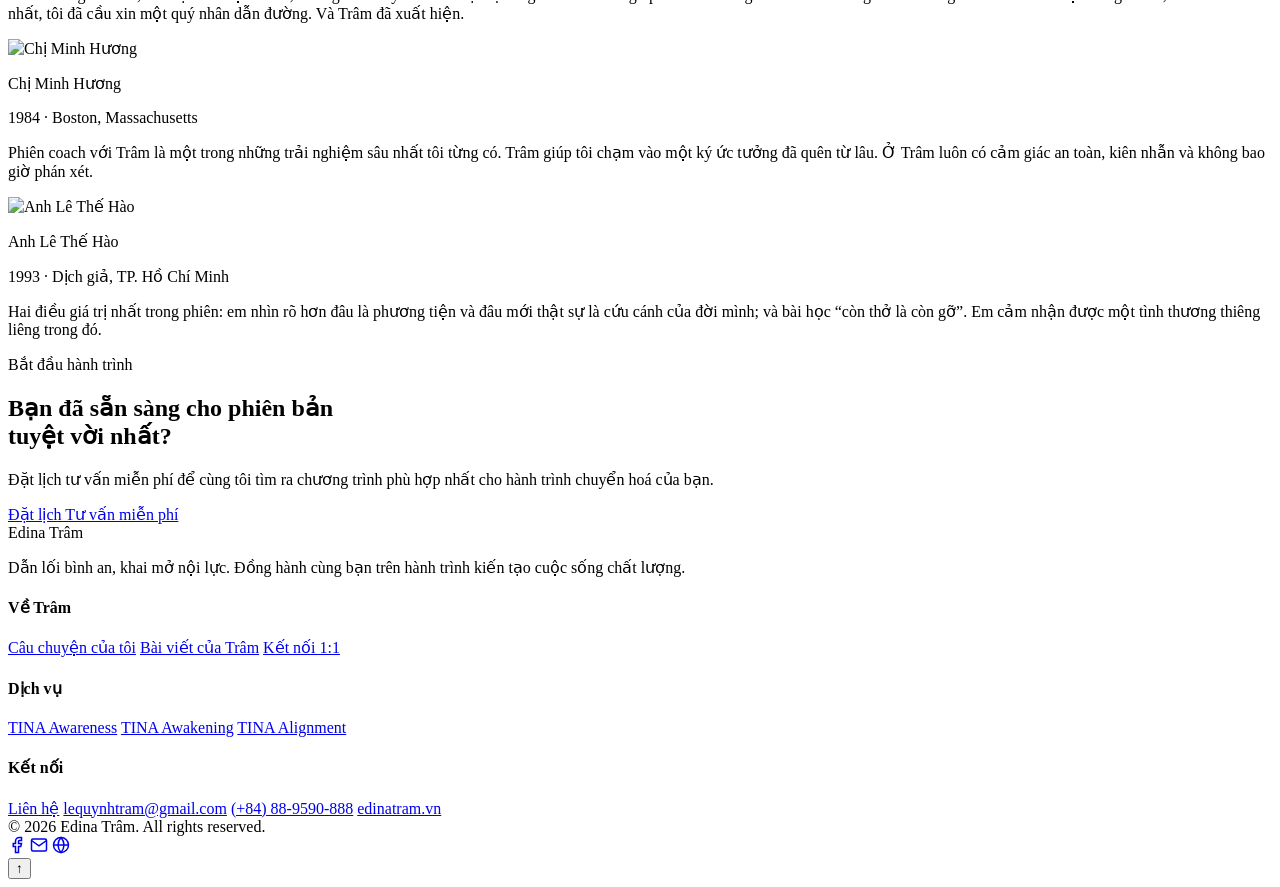
==== commit 75a48a7a: "Apply feedback 1 changes" ====
--- a/static-site/index.html
+++ b/static-site/index.html
@@ -307,7 +307,7 @@
 
           <!-- Hero Image -->
           <div class="home-hero-img" data-reveal="right">
-            <img src="hero_trang_chu.png" alt="Coach Edina Trâm" loading="eager">
+            <img src="hero_trang_chu.png" alt="Coach Edina Trâm" loading="eager" width="1088" height="1445">
           </div>
 
         </div>
@@ -431,7 +431,7 @@
     <!-- ═══════════════════════════════════════════════════════
          5. SIGNATURE — TAM GIÁC CHUYỂN HOÁ 3C
          ═══════════════════════════════════════════════════════ -->
-    <section class="section section--alt bg-sacred-pattern">
+    <section class="section section--alt bg-sacred-pattern bg-tram-1">
       <div class="container">
         <div class="section-header" data-reveal>
           <span class="badge badge--gold">Tam giác chuyển hoá 3C</span>
@@ -583,58 +583,9 @@
 
 
     <!-- ═══════════════════════════════════════════════════════
-         7. TESTIMONIALS (Awakening)
-         ═══════════════════════════════════════════════════════ -->
-    <section class="section section--alt bg-soft-depth">
-      <div class="container">
-
-        <div class="section-header" data-reveal>
-          <span class="badge">Khách hàng nói gì</span>
-          <h2>Những chia sẻ sau hành trình Awakening</h2>
-          <div class="divider"></div>
-        </div>
-
-        <div class="testi-grid" data-reveal-stagger>
-
-          <div class="testi-card" data-reveal>
-            <div>
-              <p class="testi-name">Chị Hoàng Hương</p>
-              <p class="testi-role">1984 · Phó phòng Tín dụng khách hàng, Ngân hàng BIDV</p>
-              <p class="testi-quote">Tôi đã sống 40 năm, va chạm xã hội nhiều, nhưng hôm nay tôi mới thật sự sáng mắt
-                ra. Trâm giúp tôi hiểu tam giác Bi - Trí - Dũng và soi thẳng vào đời mình. Một tháng trước, lúc bế tắc
-                nhất, tôi đã cầu xin một quý nhân dẫn đường. Và Trâm đã xuất hiện.</p>
-            </div>
-          </div>
-
-          <div class="testi-card" data-reveal>
-            <div>
-              <p class="testi-name">Chị Minh Hương</p>
-              <p class="testi-role">1984 · Boston, Massachusetts</p>
-              <p class="testi-quote">Phiên coach với Trâm là một trong những trải nghiệm sâu nhất tôi từng có. Trâm giúp
-                tôi chạm vào một ký ức tưởng đã quên từ lâu. Ở Trâm luôn có cảm giác an toàn, kiên nhẫn và không bao giờ
-                phán xét.</p>
-            </div>
-          </div>
-
-          <div class="testi-card" data-reveal>
-            <div>
-              <p class="testi-name">Anh Lê Thế Hào</p>
-              <p class="testi-role">1993 · Dịch giả, TP. Hồ Chí Minh</p>
-              <p class="testi-quote">Hai điều giá trị nhất trong phiên: em nhìn rõ hơn đâu là phương tiện và đâu mới
-                thật sự là cứu cánh của đời mình; và bài học “còn thở là còn gỡ”. Em cảm nhận được một tình thương
-                thiêng liêng trong đó.</p>
-            </div>
-          </div>
-
-        </div>
-      </div>
-    </section>
-
-
-    <!-- ═══════════════════════════════════════════════════════
-         8. FREE EBOOK (lead magnet)
-         ═══════════════════════════════════════════════════════ -->
-    <section class="section book-section">
+         7. FREE EBOOK (lead magnet)
+         ═══════════════════════════════════════════════════════ -->
+    <section class="section book-section bg-tram-2">
       <div class="container">
         <div class="book-grid">
 
@@ -662,78 +613,76 @@
 
 
     <!-- ═══════════════════════════════════════════════════════
-         9. MULTI-CHANNEL
-         ═══════════════════════════════════════════════════════ -->
-    <section class="section">
+         8. TESTIMONIALS — Câu chuyện chuyển hoá
+         ═══════════════════════════════════════════════════════ -->
+    <section class="section section--alt bg-soft-depth">
       <div class="container">
 
         <div class="section-header" data-reveal>
-          <span class="badge">Kết nối đa kênh</span>
-          <h2>Đi cùng Edina trên mọi nền tảng</h2>
+          <span class="badge">Khách hàng nói gì</span>
+          <h2>Câu chuyện chuyển hóa</h2>
           <div class="divider"></div>
         </div>
 
-        <div class="eco-grid" data-reveal-stagger>
-
-          <!-- Facebook -->
-          <div class="eco-card">
-            <div class="eco-icon">
-              <svg width="28" height="28" fill="none" stroke="currentColor" stroke-width="1.5" viewBox="0 0 24 24">
-                <path d="M18 2h-3a5 5 0 00-5 5v3H7v4h3v8h4v-8h3l1-4h-4V7a1 1 0 011-1h3z" />
-              </svg>
-            </div>
-            <h3>Facebook</h3>
-            <p>Cộng đồng chia sẻ kiến thức, cảm hứng và kết nối hàng ngày cùng hàng nghìn người trên hành trình chuyển
-              hoá.</p>
-          </div>
-
-          <!-- YouTube -->
-          <div class="eco-card">
-            <div class="eco-icon">
-              <svg width="28" height="28" fill="none" stroke="currentColor" stroke-width="1.5" viewBox="0 0 24 24">
-                <path
-                  d="M22.54 6.42a2.78 2.78 0 00-1.94-2C18.88 4 12 4 12 4s-6.88 0-8.6.46a2.78 2.78 0 00-1.94 2A29 29 0 001 11.75a29 29 0 00.46 5.33A2.78 2.78 0 003.4 19.1c1.72.46 8.6.46 8.6.46s6.88 0 8.6-.46a2.78 2.78 0 001.94-2 29 29 0 00.46-5.25 29 29 0 00-.46-5.33z" />
-                <polygon points="9.75 15.02 15.5 11.75 9.75 8.48 9.75 15.02" />
-              </svg>
-            </div>
-            <h3>YouTube</h3>
-            <p>Video chia sẻ chuyên sâu về coaching, mindfulness và phát triển bản thân trên hành trình chuyển hoá.</p>
-          </div>
-
-          <!-- Newsletter -->
-          <div class="eco-card">
-            <div class="eco-icon">
-              <svg width="28" height="28" fill="none" stroke="currentColor" stroke-width="1.5" viewBox="0 0 24 24">
-                <path d="M4 4h16c1.1 0 2 .9 2 2v12c0 1.1-.9 2-2 2H4c-1.1 0-2-.9-2-2V6c0-1.1.9-2 2-2z" />
-                <polyline points="22,6 12,13 2,6" />
-              </svg>
-            </div>
-            <h3>Newsletter</h3>
-            <p>Nhận bài viết chuyên sâu, tài nguyên miễn phí và cập nhật mới nhất mỗi tuần qua email.</p>
-          </div>
-
-          <!-- Edina Workspace -->
-          <div class="eco-card">
-            <div class="eco-icon">
-              <svg width="28" height="28" fill="none" stroke="currentColor" stroke-width="1.5" viewBox="0 0 24 24">
-                <rect x="2" y="3" width="20" height="14" rx="2" ry="2" />
-                <line x1="8" y1="21" x2="16" y2="21" />
-                <line x1="12" y1="17" x2="12" y2="21" />
-              </svg>
-            </div>
-            <h3>Edina Workspace</h3>
-            <p>Không gian làm việc và học tập trực tuyến dành riêng cho cộng đồng học viên Edina Trâm.</p>
-          </div>
-
-        </div>
-      </div>
-    </section>
-
-
-    <!-- ═══════════════════════════════════════════════════════
-         10. CTA FINAL
-         ═══════════════════════════════════════════════════════ -->
-    <section class="cta-final section--dark bg-silk-orbit">
+        <div class="testi-grid" data-reveal-stagger>
+
+          <div class="testi-card" data-reveal>
+            <div class="testi-head">
+              <div class="testi-avatar-wrap">
+                <img class="testi-avatar" src="assets/testi/hoang-huong.jpg" alt="Chị Hoàng Hương" loading="lazy"
+                  width="64" height="64">
+              </div>
+              <div>
+                <p class="testi-name">Chị Hoàng Hương</p>
+                <p class="testi-role">1984 · Phó phòng Tín dụng khách hàng, Ngân hàng BIDV</p>
+              </div>
+            </div>
+            <p class="testi-quote">Tôi đã sống 40 năm, va chạm xã hội nhiều, nhưng hôm nay tôi mới thật sự sáng mắt
+              ra. Trâm giúp tôi hiểu tam giác Bi - Trí - Dũng và soi thẳng vào đời mình. Một tháng trước, lúc bế tắc
+              nhất, tôi đã cầu xin một quý nhân dẫn đường. Và Trâm đã xuất hiện.</p>
+          </div>
+
+          <div class="testi-card" data-reveal>
+            <div class="testi-head">
+              <div class="testi-avatar-wrap">
+                <img class="testi-avatar" src="assets/testi/minh-huong.jpg" alt="Chị Minh Hương" loading="lazy"
+                  width="64" height="64">
+              </div>
+              <div>
+                <p class="testi-name">Chị Minh Hương</p>
+                <p class="testi-role">1984 · Boston, Massachusetts</p>
+              </div>
+            </div>
+            <p class="testi-quote">Phiên coach với Trâm là một trong những trải nghiệm sâu nhất tôi từng có. Trâm giúp
+              tôi chạm vào một ký ức tưởng đã quên từ lâu. Ở Trâm luôn có cảm giác an toàn, kiên nhẫn và không bao giờ
+              phán xét.</p>
+          </div>
+
+          <div class="testi-card" data-reveal>
+            <div class="testi-head">
+              <div class="testi-avatar-wrap">
+                <img class="testi-avatar" src="assets/testi/le-the-hao.jpg" alt="Anh Lê Thế Hào" loading="lazy"
+                  width="64" height="64">
+              </div>
+              <div>
+                <p class="testi-name">Anh Lê Thế Hào</p>
+                <p class="testi-role">1993 · Dịch giả, TP. Hồ Chí Minh</p>
+              </div>
+            </div>
+            <p class="testi-quote">Hai điều giá trị nhất trong phiên: em nhìn rõ hơn đâu là phương tiện và đâu mới
+              thật sự là cứu cánh của đời mình; và bài học “còn thở là còn gỡ”. Em cảm nhận được một tình thương
+              thiêng liêng trong đó.</p>
+          </div>
+
+        </div>
+      </div>
+    </section>
+
+
+    <!-- ═══════════════════════════════════════════════════════
+         9. CTA FINAL
+         ═══════════════════════════════════════════════════════ -->
+    <section class="cta-final section--dark bg-silk-orbit bg-tram-3">
       <div class="container" data-reveal>
         <span class="badge badge--dark">Bắt đầu hành trình</span>
         <h2>Bạn đã sẵn sàng cho phiên bản<br>tuyệt vời nhất?</h2>
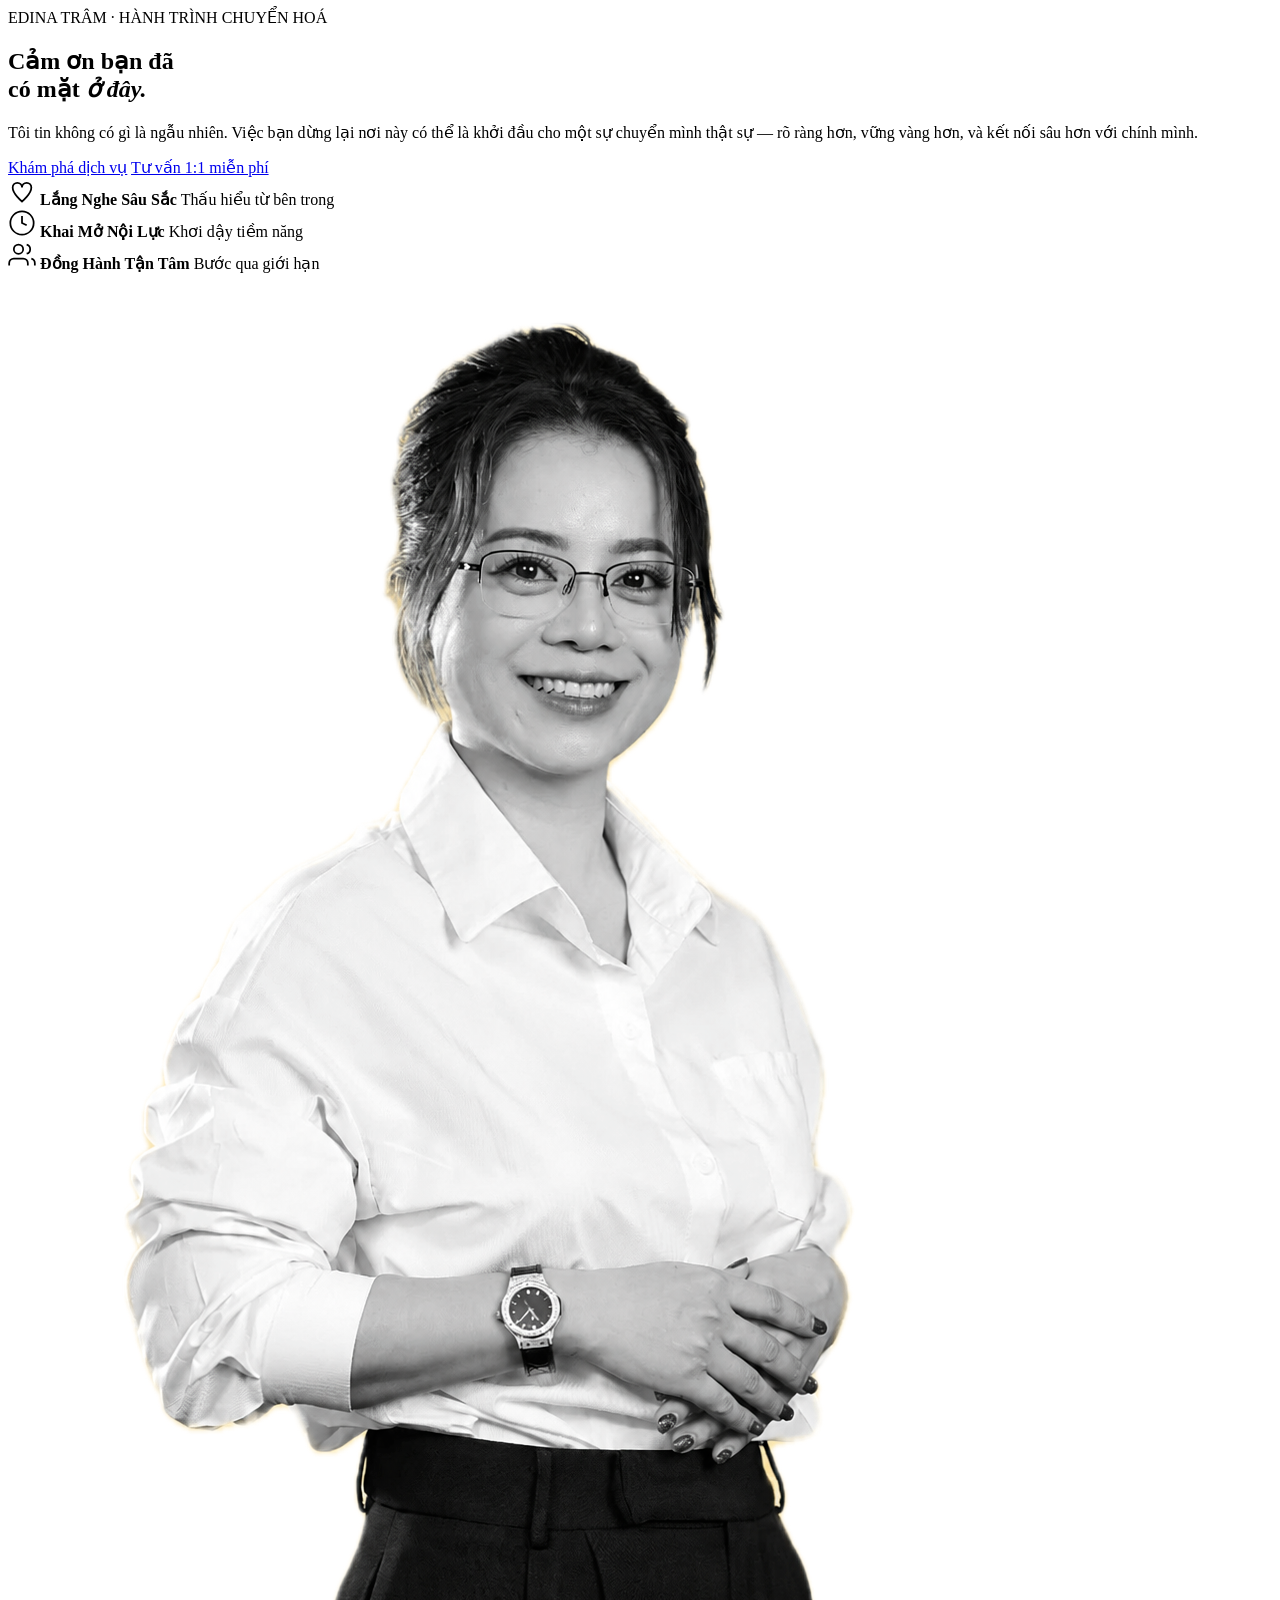
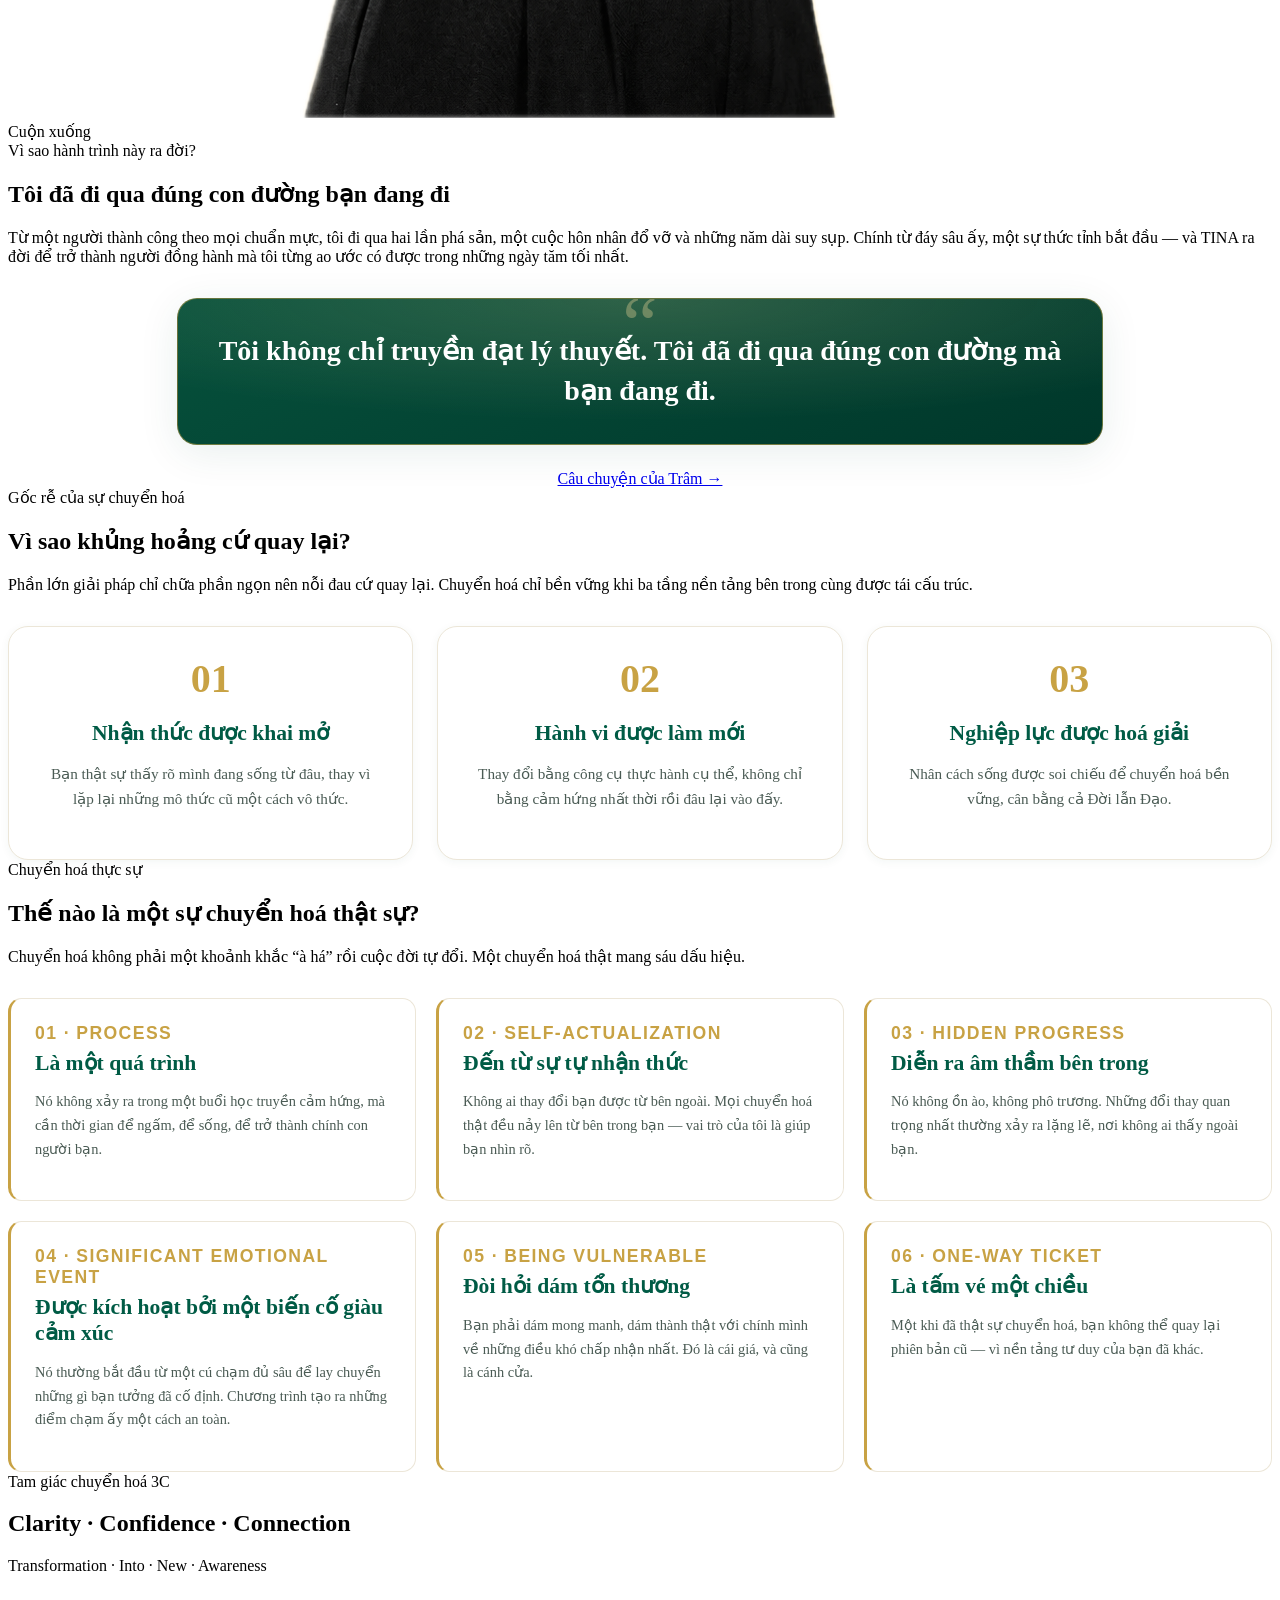
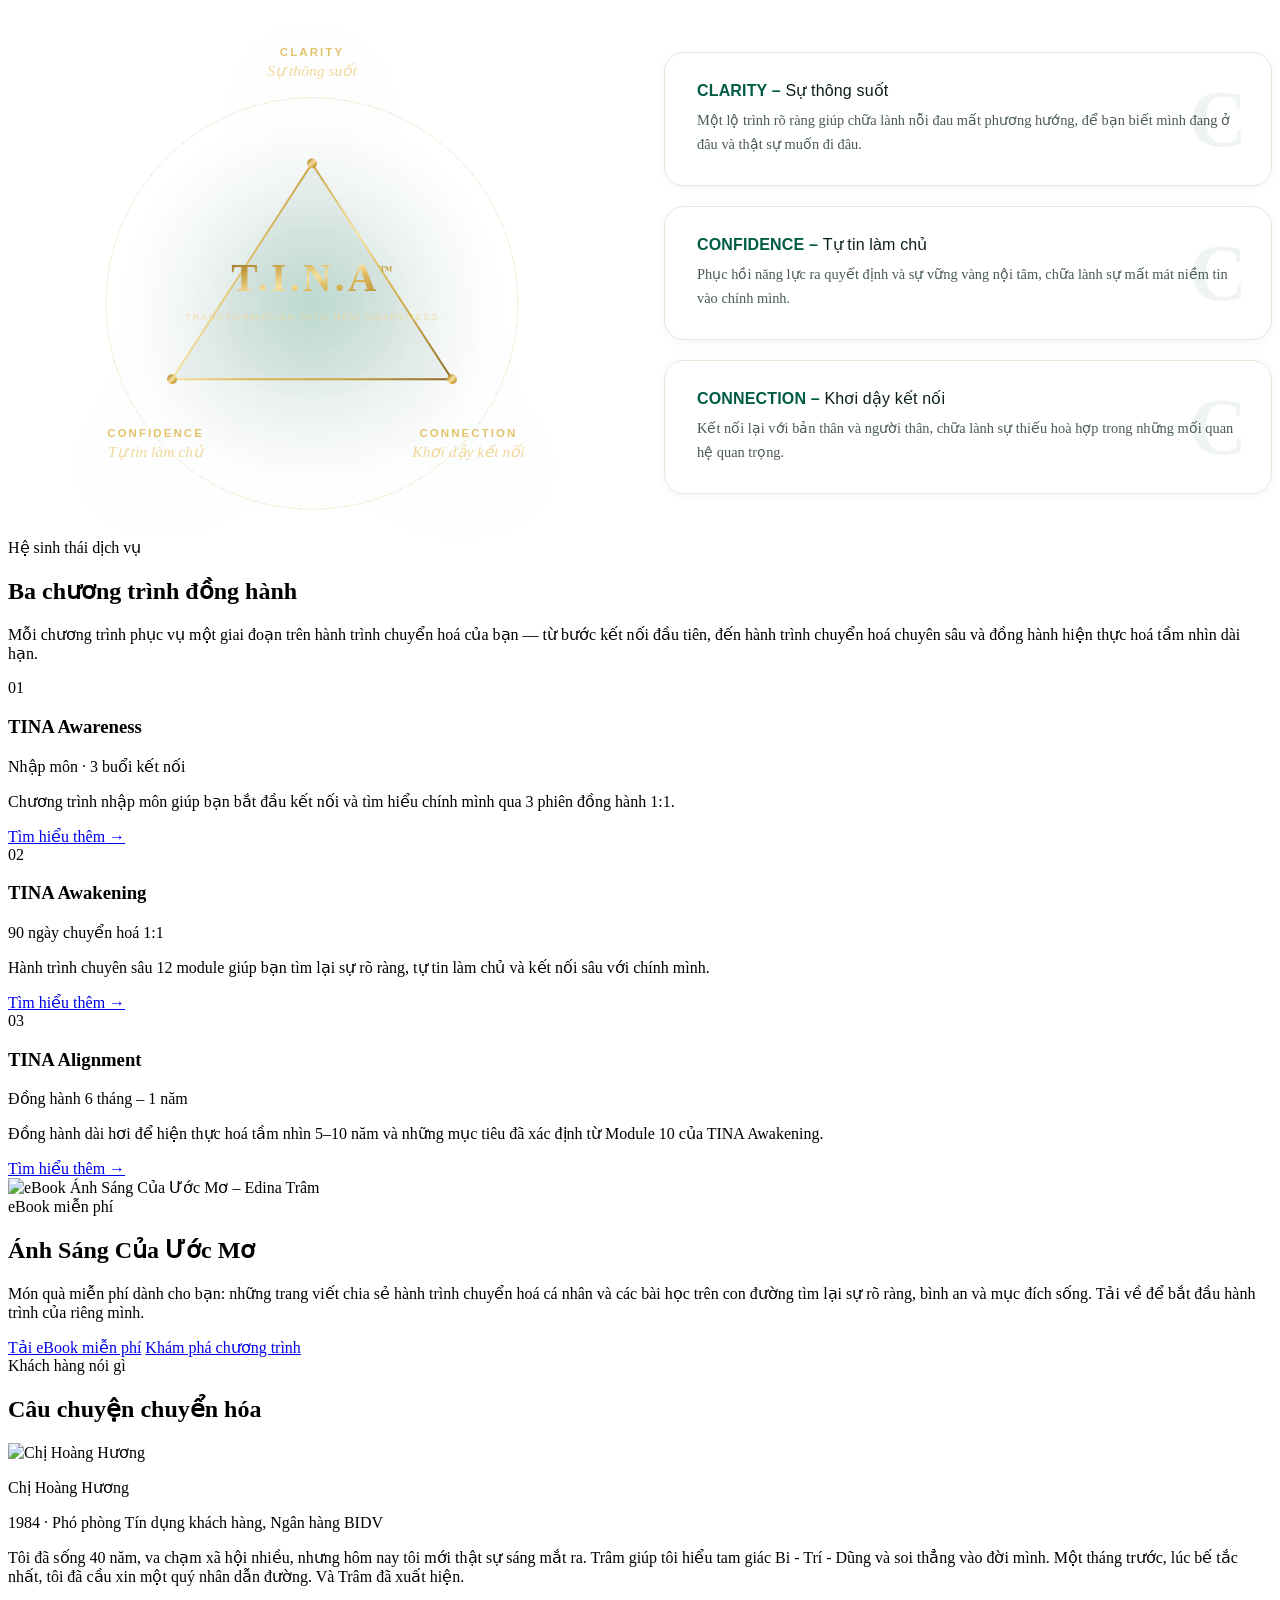
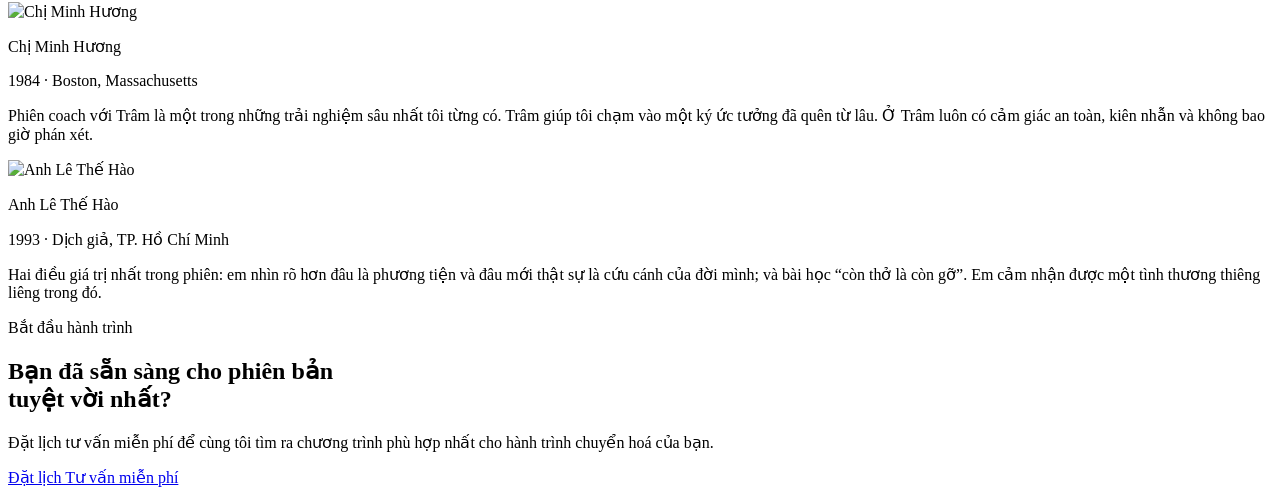
==== commit ef84f853: "fix(static-site): section fallback + noscript an toàn (code-review) Xử lý 2 điểm từ review: - js/sec" ====
--- a/static-site/index.html
+++ b/static-site/index.html
@@ -232,29 +232,21 @@
 <body>
 
   <!-- ═══ HEADER ═══ -->
-  <header class="site-header">
-    <div class="container nav">
-      <a href="index.html" class="nav-logo">Edina <span>Trâm</span></a>
-      <button class="nav-toggle" aria-label="Toggle navigation" aria-expanded="false">
-        <span></span><span></span><span></span>
-      </button>
-      <nav class="nav-links">
-        <a href="index.html" class="active">Trang chủ</a>
-        <a href="cau-chuyen-cua-toi.html">Câu chuyện của tôi</a>
-        <a href="bai-viet-cua-tram.html">Bài viết của Trâm</a>
-        <a href="dich-vu-1.html">TINA Awareness</a>
-        <a href="dich-vu-2.html">TINA Awakening</a>
-        <a href="dich-vu-3.html">TINA Alignment</a>
-
-      </nav>
+  <site-header active="index.html"></site-header>
+  <noscript>
+    <div style="background:#06513c;color:#fff;text-align:center;padding:.6rem 1rem;font-size:.9rem;">
+      Trang hiển thị đầy đủ hơn khi bật JavaScript.
+      <a href="index.html" style="color:#F1D89A;">Trang chủ</a> ·
+      <a href="cau-chuyen-cua-toi.html" style="color:#F1D89A;">Câu chuyện</a> ·
+      <a href="dich-vu-2.html" style="color:#F1D89A;">TINA Awakening</a> ·
+      <a href="lien-he.html" style="color:#F1D89A;">Liên hệ</a>
     </div>
-  </header>
+  </noscript>
 
   <main>
 
     <!-- ═══ GLOW BLOBS ═══ -->
-    <div class="glow-blob glow-blob--gold glow-blob--1" aria-hidden="true"></div>
-    <div class="glow-blob glow-blob--emerald glow-blob--2" aria-hidden="true"></div>
+    <glow-blobs></glow-blobs>
 
 
     <!-- ═══════════════════════════════════════════════════════
@@ -695,66 +687,12 @@
 
 
   <!-- ═══ FOOTER ═══ -->
-  <footer class="site-footer">
-    <div class="container">
-      <div class="footer-inner">
-        <div>
-          <div class="footer-logo">Edina <span>Trâm</span></div>
-          <p class="footer-tagline">Dẫn lối bình an, khai mở nội lực. Đồng hành cùng bạn trên hành trình kiến tạo cuộc
-            sống chất lượng.</p>
-        </div>
-        <div class="footer-col">
-          <h4>Về Trâm</h4>
-          <div class="footer-links">
-            <a href="cau-chuyen-cua-toi.html">Câu chuyện của tôi</a>
-            <a href="bai-viet-cua-tram.html">Bài viết của Trâm</a>
-            <a href="lien-he.html">Kết nối 1:1</a>
-          </div>
-        </div>
-        <div class="footer-col">
-          <h4>Dịch vụ</h4>
-          <div class="footer-links">
-            <a href="dich-vu-1.html">TINA Awareness</a>
-            <a href="dich-vu-2.html">TINA Awakening</a>
-            <a href="dich-vu-3.html">TINA Alignment</a>
-          </div>
-        </div>
-        <div class="footer-col">
-          <h4>Kết nối</h4>
-          <div class="footer-links">
-            <a href="lien-he.html">Liên hệ</a>
-            <a href="mailto:lequynhtram@gmail.com">lequynhtram@gmail.com</a>
-            <a href="tel:+84889590888">(+84) 88-9590-888</a>
-            <a href="https://edinatram.vn" target="_blank" rel="noopener">edinatram.vn</a>
-          </div>
-        </div>
-      </div>
-      <div class="footer-bottom">
-        <span>© 2026 Edina Trâm. All rights reserved.</span>
-        <div class="footer-social">
-          <a href="https://www.facebook.com/edina.quynhtram" target="_blank" rel="noopener" aria-label="Facebook"><svg
-              width="18" height="18" fill="none" stroke="currentColor" stroke-width="2" viewBox="0 0 24 24">
-              <path d="M18 2h-3a5 5 0 00-5 5v3H7v4h3v8h4v-8h3l1-4h-4V7a1 1 0 011-1h3z"></path>
-            </svg></a>
-          <a href="mailto:lequynhtram@gmail.com" aria-label="Email"><svg width="18" height="18" fill="none"
-              stroke="currentColor" stroke-width="2" viewBox="0 0 24 24">
-              <path d="M4 4h16c1.1 0 2 .9 2 2v12c0 1.1-.9 2-2 2H4c-1.1 0-2-.9-2-2V6c0-1.1.9-2 2-2z"></path>
-              <polyline points="22,6 12,13 2,6"></polyline>
-            </svg></a>
-          <a href="https://edinatram.vn" target="_blank" rel="noopener" aria-label="Website"><svg width="18" height="18"
-              fill="none" stroke="currentColor" stroke-width="2" viewBox="0 0 24 24">
-              <circle cx="12" cy="12" r="10"></circle>
-              <line x1="2" y1="12" x2="22" y2="12"></line>
-              <path d="M12 2a15.3 15.3 0 014 10 15.3 15.3 0 01-4 10 15.3 15.3 0 01-4-10 15.3 15.3 0 014-10z"></path>
-            </svg></a>
-        </div>
-      </div>
-    </div>
-  </footer>
-
-  <!-- Scroll-to-top -->
-  <button class="scroll-top-btn" aria-label="Cuộn lên đầu trang">↑</button>
-
+  <site-footer></site-footer>
+
+
+
+  <script src="js/components.js" defer></script>
+  <script src="js/sections.js" defer></script>
   <script src="js/main.js" defer></script>
 </body>
 
